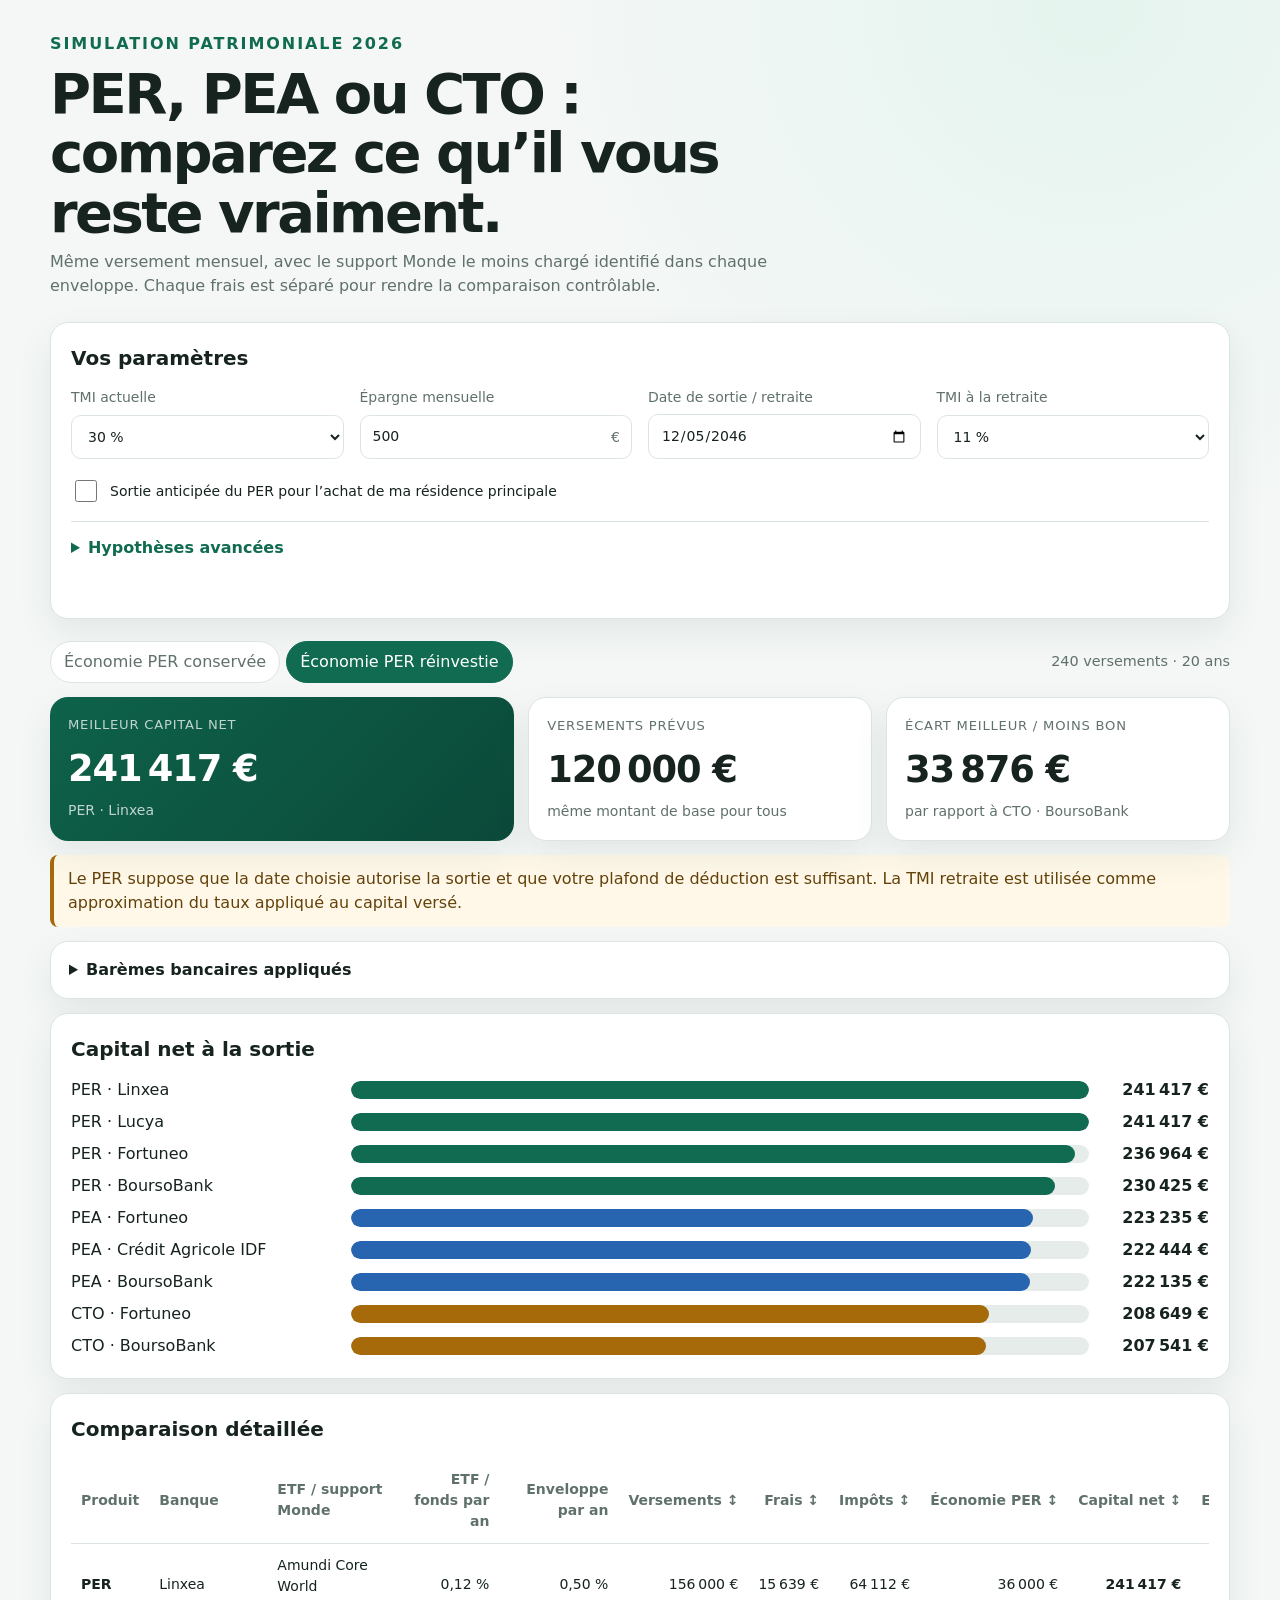
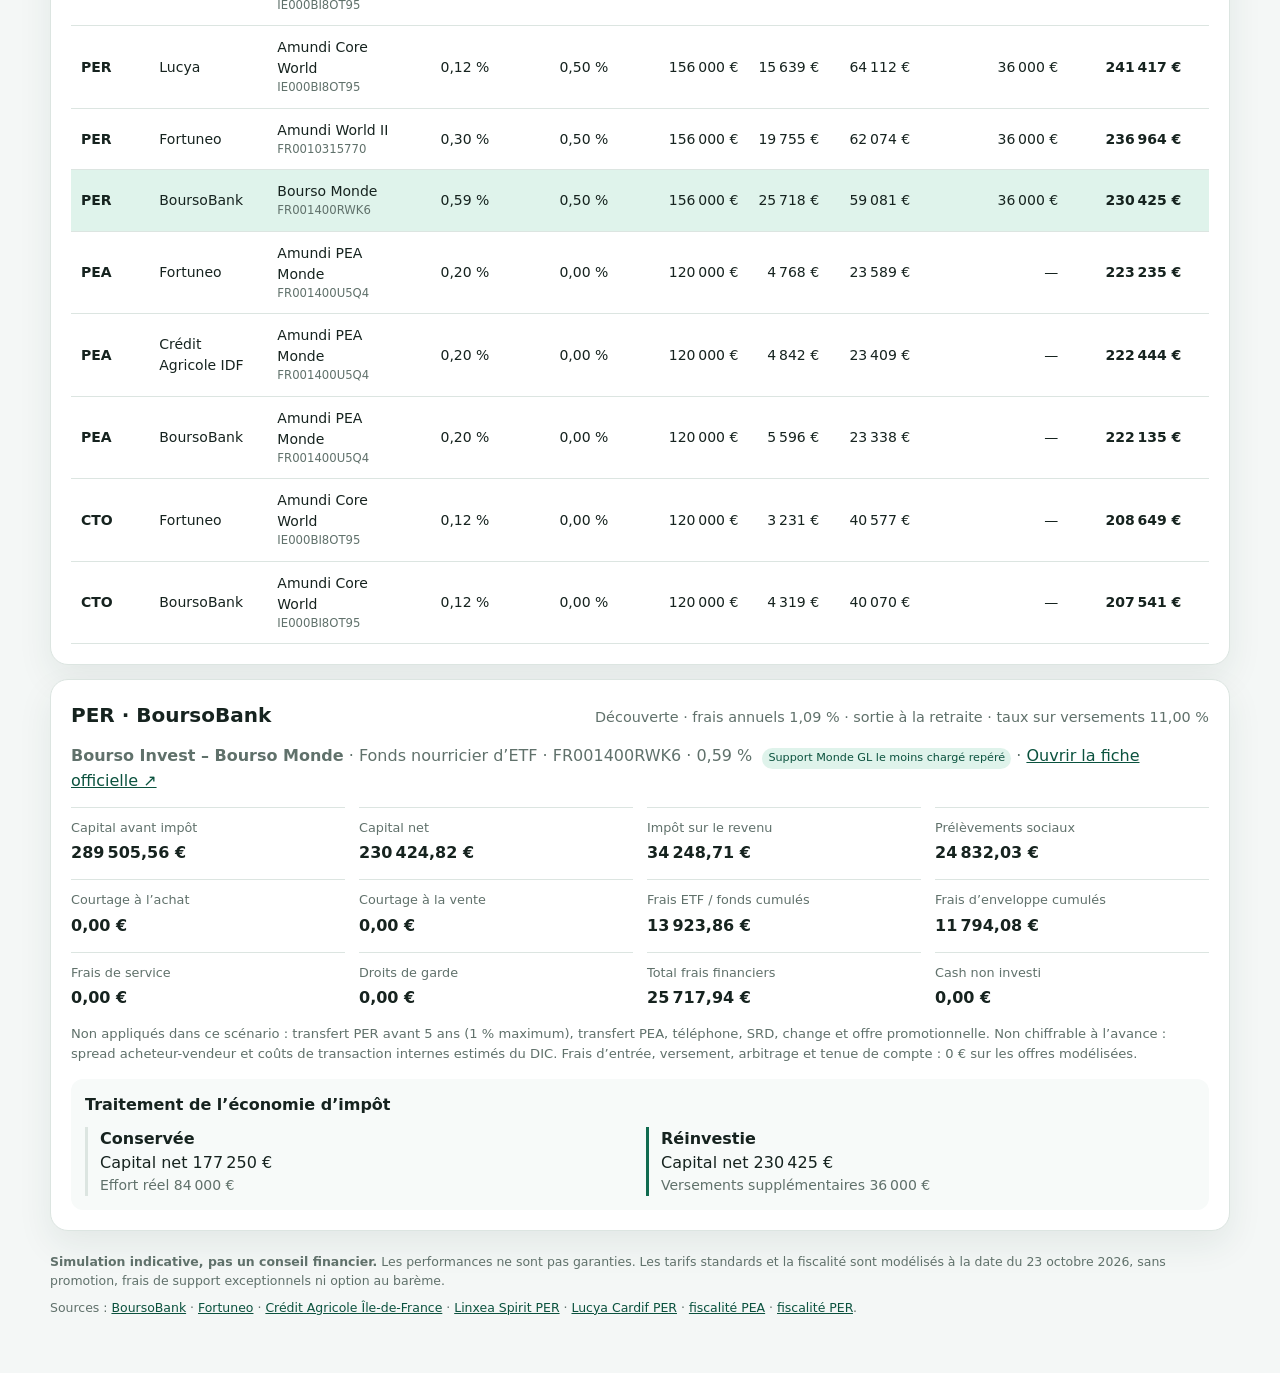
==== index.html @ ed49c0a7 "Ajoute la sortie anticipée du PER pour résidence principale" ====
<!doctype html>
<html lang="fr">
<head>
  <meta charset="utf-8">
  <meta name="viewport" content="width=device-width, initial-scale=1">
  <title>Comparateur PER, PEA et CTO</title>
  <meta name="description" content="Simulation comparative PER, PEA et CTO chez BoursoBank, Fortuneo et Crédit Agricole Île-de-France.">
  <link rel="icon" href="data:,">
  <style>
    :root {
      color-scheme: light;
      --bg: #f4f7f6;
      --surface: #ffffff;
      --surface-soft: #f7faf9;
      --text: #16231f;
      --muted: #60716b;
      --line: #dce5e1;
      --brand: #106b50;
      --brand-dark: #0b523e;
      --brand-soft: #dff3eb;
      --blue: #2865b0;
      --gold: #a66a0a;
      --danger: #a43636;
      --shadow: 0 14px 35px rgba(25, 62, 50, .08);
      --radius: 18px;
    }

    * { box-sizing: border-box; }
    [hidden] { display: none !important; }
    html { scroll-behavior: smooth; }
    body {
      margin: 0;
      background: radial-gradient(circle at 85% 0%, #e5f4ee 0, transparent 34rem), var(--bg);
      color: var(--text);
      font: 400 16px/1.5 system-ui, -apple-system, BlinkMacSystemFont, "Segoe UI", sans-serif;
    }

    button, input, select { font: inherit; }
    button, input, summary, select { touch-action: manipulation; }
    button, summary, select { cursor: pointer; }
    button:focus-visible, input:focus-visible, summary:focus-visible, select:focus-visible {
      outline: 3px solid rgba(40, 101, 176, .3);
      outline-offset: 2px;
    }

    .shell { width: min(1180px, calc(100% - 28px)); margin: 0 auto; padding: 32px 0 48px; }
    header { display: grid; gap: 8px; margin-bottom: 24px; }
    h1, h2, h3, p { margin-top: 0; }
    h1 { max-width: 760px; margin-bottom: 0; font-size: clamp(2rem, 5vw, 3.5rem); line-height: 1.06; letter-spacing: -.045em; }
    h2 { margin-bottom: 14px; font-size: 1.25rem; }
    h3 { margin-bottom: 10px; font-size: 1rem; }
    .eyebrow { color: var(--brand); font-weight: 700; letter-spacing: .12em; text-transform: uppercase; }
    .lede { max-width: 760px; margin-bottom: 0; color: var(--muted); }
    .card { background: var(--surface); border: 1px solid var(--line); border-radius: var(--radius); box-shadow: var(--shadow); }

    .controls { padding: 20px; }
    .control-grid { display: grid; grid-template-columns: repeat(4, minmax(150px, 1fr)); gap: 16px; }
    label { display: grid; gap: 6px; color: var(--muted); font-size: .875rem; }
    .control-label { display: flex; justify-content: space-between; gap: 8px; }
    input, select {
      width: 100%; min-height: 44px; padding: 10px 12px;
      border: 1px solid var(--line); border-radius: 10px; background: var(--surface); color: var(--text);
    }
    input:invalid { border-color: var(--danger); }
    .check-option { display: flex; align-items: center; gap: 10px; margin-top: 18px; color: var(--text); cursor: pointer; }
    .check-option input { width: 22px; height: 22px; min-height: 22px; padding: 0; flex-shrink: 0; accent-color: var(--brand); }
    .control-help { margin: 8px 0 0; color: var(--muted); font-size: .82rem; }
    .control-help a { color: var(--brand-dark); }
    .input-wrap { position: relative; }
    .input-wrap input { padding-right: 34px; }
    .input-wrap span { position: absolute; top: 50%; right: 12px; translate: 0 -50%; color: var(--muted); pointer-events: none; }
    details { margin-top: 16px; border-top: 1px solid var(--line); padding-top: 14px; }
    summary { width: fit-content; color: var(--brand); font-weight: 650; }
    .advanced { display: grid; grid-template-columns: repeat(2, minmax(180px, 260px)); gap: 16px; margin-top: 14px; }
    .status { min-height: 24px; margin: 14px 0 0; color: var(--danger); font-size: .875rem; }

    .toolbar { display: flex; align-items: center; justify-content: space-between; flex-wrap: wrap; gap: 14px; margin: 22px 0 14px; }
    .segmented { display: flex; flex-wrap: wrap; gap: 6px; }
    .segmented button {
      border: 1px solid var(--line); border-radius: 999px; background: var(--surface); color: var(--muted); padding: 8px 13px;
    }
    .segmented button[aria-pressed="true"] { border-color: var(--brand); background: var(--brand); color: white; }
    .horizon { color: var(--muted); font-size: .9rem; font-variant-numeric: tabular-nums; }

    .summary-grid { display: grid; grid-template-columns: 1.35fr repeat(2, 1fr); gap: 14px; margin-bottom: 14px; }
    .summary-card { min-height: 126px; padding: 18px; }
    .best { background: linear-gradient(135deg, #0e624a, #0b4939); border: 0; color: white; }
    .summary-label { margin: 0 0 6px; color: var(--muted); font-size: .82rem; text-transform: uppercase; letter-spacing: .06em; }
    .best .summary-label, .best .summary-meta { color: rgba(255,255,255,.74); }
    .summary-value { margin: 0; font-size: clamp(1.6rem, 4vw, 2.3rem); font-weight: 750; letter-spacing: -.03em; font-variant-numeric: tabular-nums; }
    .summary-meta { margin: 4px 0 0; color: var(--muted); font-size: .875rem; }
    .warning { margin: 14px 0; padding: 12px 14px; border-left: 4px solid var(--gold); background: #fff8e9; color: #63420a; border-radius: 8px; }
    .tariffs { margin: 14px 0; padding: 16px 18px; }
    .tariffs summary { color: var(--text); }
    .tariffs p { margin: 10px 0 0; color: var(--muted); font-size: .82rem; }

    .chart-section, .table-section, .detail { padding: 20px; margin-top: 14px; }
    .chart { display: grid; gap: 8px; }
    .bar-row { display: grid; grid-template-columns: minmax(148px, 1.1fr) minmax(180px, 3fr) 110px; gap: 10px; align-items: center; }
    .bar-label { border: 0; padding: 0; background: transparent; color: var(--text); text-align: left; }
    .bar-label:hover { color: var(--brand); }
    .track { position: relative; height: 18px; overflow: hidden; background: #e6ece9; border-radius: 999px; }
    .bar { height: 100%; min-width: 2px; border-radius: inherit; transition: width .28s ease; }
    .bar[data-product="PER"] { background: var(--brand); }
    .bar[data-product="PEA"] { background: var(--blue); }
    .bar[data-product="CTO"] { background: var(--gold); }
    .bar-value { text-align: right; font-variant-numeric: tabular-nums; font-weight: 650; }

    .table-wrap { overflow-x: auto; }
    table { width: 100%; min-width: 1340px; border-collapse: collapse; }
    th, td { padding: 11px 10px; border-bottom: 1px solid var(--line); text-align: right; font-size: .875rem; font-variant-numeric: tabular-nums; }
    th { color: var(--muted); font-weight: 650; }
    th:first-child, th:nth-child(2), th:nth-child(3), td:first-child, td:nth-child(2), td:nth-child(3) { text-align: left; }
    .sort-btn { border: 0; background: transparent; color: inherit; font-weight: inherit; padding: 0; white-space: nowrap; }
    .selected-row { background: var(--brand-soft); }
    tbody tr { cursor: pointer; }
    tbody tr:hover { background: var(--surface-soft); }
    .selected-row:hover { background: var(--brand-soft); }
    .badge { display: inline-flex; margin-left: 5px; padding: 2px 6px; border-radius: 999px; background: #fff0cc; color: #704800; font-size: .7rem; }
    .badge.ok { background: var(--brand-soft); color: var(--brand-dark); }
    .fund-cell { max-width: 190px; }
    .fund-cell small { display: block; color: var(--muted); }
    .fund-line { margin: 0 0 14px; color: var(--muted); }
    .fund-line a { color: var(--brand-dark); }
    .fee-note { margin: 14px 0 0; color: var(--muted); font-size: .82rem; }

    .detail-head { display: flex; justify-content: space-between; gap: 12px; align-items: baseline; flex-wrap: wrap; }
    .detail-grid { display: grid; grid-template-columns: repeat(4, minmax(120px, 1fr)); gap: 14px; margin-top: 8px; }
    .metric { padding-top: 10px; border-top: 1px solid var(--line); }
    .metric span { display: block; color: var(--muted); font-size: .8rem; }
    .metric strong { display: block; margin-top: 4px; font-variant-numeric: tabular-nums; }
    .per-comparison { margin-top: 16px; padding: 14px; background: var(--surface-soft); border-radius: 12px; }
    .per-comparison-grid { display: grid; grid-template-columns: repeat(2, 1fr); gap: 12px; }
    .scenario { padding-left: 12px; border-left: 3px solid var(--line); }
    .scenario.active { border-color: var(--brand); }
    .scenario p { margin: 0; }

    footer { margin-top: 22px; color: var(--muted); font-size: .78rem; }
    footer p { margin-bottom: 8px; }
    footer a { color: var(--brand-dark); }

    @media (max-width: 840px) {
      .control-grid { grid-template-columns: repeat(2, minmax(140px, 1fr)); }
      .summary-grid { grid-template-columns: 1fr 1fr; }
      .best { grid-column: 1 / -1; }
      .detail-grid { grid-template-columns: repeat(2, minmax(120px, 1fr)); }
    }
    @media (max-width: 560px) {
      .shell { width: min(100% - 18px, 1180px); padding-top: 18px; }
      .controls, .chart-section, .table-section, .detail { padding: 15px; }
      .control-grid, .advanced, .summary-grid, .per-comparison-grid { grid-template-columns: 1fr; }
      .bar-row { grid-template-columns: 1fr 88px; gap: 5px 8px; }
      .track { grid-column: 1 / -1; grid-row: 2; }
      .bar-value { grid-column: 2; grid-row: 1; }
    }
    @media (prefers-reduced-motion: reduce) { * { scroll-behavior: auto !important; transition: none !important; } }
  </style>
</head>
<body>
  <main class="shell">
    <header>
      <div class="eyebrow">Simulation patrimoniale 2026</div>
      <h1>PER, PEA ou CTO&nbsp;: comparez ce qu’il vous reste vraiment.</h1>
      <p class="lede">Même versement mensuel, avec le support Monde le moins chargé identifié dans chaque enveloppe. Chaque frais est séparé pour rendre la comparaison contrôlable.</p>
    </header>

    <section class="controls card" aria-labelledby="params-title">
      <h2 id="params-title">Vos paramètres</h2>
      <div class="control-grid">
        <label>
          <span>TMI actuelle</span>
          <select id="tmi-now">
            <option value="0">0 %</option><option value="11">11 %</option><option value="30" selected>30 %</option><option value="41">41 %</option><option value="45">45 %</option>
          </select>
        </label>
        <label>
          <span>Épargne mensuelle</span>
          <span class="input-wrap"><input id="monthly" type="number" min="10" max="100000" step="10" value="500" inputmode="decimal"><span>€</span></span>
        </label>
        <label>
          <span id="exit-date-label">Date de sortie / retraite</span>
          <input id="exit-date" type="date">
        </label>
        <label id="retirement-tax-field">
          <span>TMI à la retraite</span>
          <select id="tmi-retire">
            <option value="0">0 %</option><option value="11" selected>11 %</option><option value="30">30 %</option><option value="41">41 %</option><option value="45">45 %</option>
          </select>
        </label>
        <label id="rp-tax-field" hidden>
          <span>TMI lors de l’achat de la RP</span>
          <select id="tmi-rp">
            <option value="0">0 %</option><option value="11">11 %</option><option value="30" selected>30 %</option><option value="41">41 %</option><option value="45">45 %</option>
          </select>
        </label>
      </div>
      <label class="check-option"><input id="per-rp" type="checkbox" aria-describedby="rp-help"><span>Sortie anticipée du PER pour l’achat de ma résidence principale</span></label>
      <p id="rp-help" class="control-help" hidden>Déblocage total des versements volontaires à la date choisie. Les droits issus de versements obligatoires ne peuvent pas être débloqués pour ce motif. <a href="https://bofip.impots.gouv.fr/bofip/14911-PGP.html/identifiant=BOI-ANNX-000513-20260810" target="_blank" rel="noreferrer">Fiscalité de la sortie pour achat de la résidence principale ↗</a></p>
      <details>
        <summary>Hypothèses avancées</summary>
        <div class="advanced">
          <label><span class="control-label"><span>Rendement brut annuel</span><strong id="return-output">7,00 %</strong></span><input id="gross-return" type="range" min="-10" max="15" step="0.25" value="7"></label>
          <label><span class="control-label"><span>Majoration de sécurité des frais</span><strong id="etf-output">+ 0,00 %</strong></span><input id="etf-fee" type="range" min="0" max="0.5" step="0.05" value="0"></label>
        </div>
      </details>
      <p id="status" class="status" role="alert"></p>
    </section>

    <div class="toolbar">
      <div class="segmented" role="group" aria-label="Traitement de l’économie d’impôt du PER">
        <button type="button" data-tax-mode="keep" aria-pressed="false">Économie PER conservée</button>
        <button type="button" data-tax-mode="reinvest" aria-pressed="true">Économie PER réinvestie</button>
      </div>
      <div id="horizon" class="horizon"></div>
    </div>

    <section class="summary-grid" aria-live="polite">
      <article class="summary-card card best">
        <p class="summary-label">Meilleur capital net</p>
        <p class="summary-value" id="best-value">—</p>
        <p class="summary-meta" id="best-name">—</p>
      </article>
      <article class="summary-card card">
        <p class="summary-label">Versements prévus</p>
        <p class="summary-value" id="planned">—</p>
        <p class="summary-meta">même montant de base pour tous</p>
      </article>
      <article class="summary-card card">
        <p class="summary-label">Écart meilleur / moins bon</p>
        <p class="summary-value" id="spread">—</p>
        <p class="summary-meta" id="spread-meta">—</p>
      </article>
    </section>

    <div id="per-warning" class="warning" role="note" aria-live="polite">Le PER suppose que la date choisie autorise la sortie et que votre plafond de déduction est suffisant. La TMI retraite est utilisée comme approximation du taux appliqué au capital versé.</div>

    <details class="tariffs card">
      <summary>Barèmes bancaires appliqués</summary>
      <p><strong>BoursoBank Découverte</strong> — CTO&nbsp;: 1,99&nbsp;€ jusqu’à 500&nbsp;€, puis 0,60&nbsp;% par ordre; PEA plafonné à 0,50&nbsp;% par ordre; achat minimum modélisé à 20&nbsp;€ en CTO et 100&nbsp;€ en PEA; droits de garde et inactivité 0&nbsp;€. PER Matla&nbsp;: frais d’entrée, versement, arbitrage et sortie en capital 0&nbsp;€, gestion 0,50&nbsp;%/an.</p>
      <p><strong>Fortuneo Starter</strong> — premier achat mensuel jusqu’à 500&nbsp;€ gratuit, sinon 0,35&nbsp;%; achat minimum PEA de 400&nbsp;€; garde et tenue de compte 0&nbsp;€. PER&nbsp;: entrée, versement, arbitrage et rachat 0&nbsp;€, gestion 0,50&nbsp;%/an, transaction ETF 0,10&nbsp;% à l’achat et à la vente, transfert sortant avant 5 ans jusqu’à 1&nbsp;%.</p>
      <p><strong>Crédit Agricole Île-de-France Offre Bourse Intégral — PEA uniquement</strong> — droits de garde exonérés; service gratuit à partir de 12 ordres/an, sinon 96&nbsp;€; courtage&nbsp;: 0,48&nbsp;% jusqu’à 500&nbsp;€, 0,18&nbsp;% jusqu’à 1&nbsp;000&nbsp;€, puis 0,12&nbsp;%. Les éventuels frais de marché ne sont pas publiés à l’avance.</p>
      <p><strong>Linxea Spirit PER</strong> — gestion libre 0,50&nbsp;%/an sur UC; investissement et désinvestissement d’ETF 0,10&nbsp;% chacun; versement, arbitrage et sortie en capital 0&nbsp;€; transfert avant 5 ans jusqu’à 1&nbsp;%.</p>
      <p><strong>Lucya Cardif PER</strong> — gestion libre 0,50&nbsp;%/an sur UC; investissement et désinvestissement d’ETF jusqu’à 0,10&nbsp;% chacun; versement et arbitrage 0&nbsp;€; transfert avant 5 ans jusqu’à 1&nbsp;%.</p>
    </details>

    <section class="chart-section card" aria-labelledby="chart-title">
      <h2 id="chart-title">Capital net à la sortie</h2>
      <div id="chart" class="chart" aria-label="Graphique comparatif des solutions étudiées"></div>
    </section>

    <section class="table-section card" aria-labelledby="table-title">
      <h2 id="table-title">Comparaison détaillée</h2>
      <div class="table-wrap">
        <table>
          <thead><tr>
            <th>Produit</th><th>Banque</th><th>ETF / support Monde</th><th>ETF / fonds par an</th><th>Enveloppe par an</th>
            <th><button class="sort-btn" data-sort="contributions">Versements ↕</button></th>
            <th><button class="sort-btn" data-sort="fees">Frais ↕</button></th>
            <th><button class="sort-btn" data-sort="tax">Impôts ↕</button></th>
            <th><button class="sort-btn" data-sort="taxSaving">Économie PER ↕</button></th>
            <th><button class="sort-btn" data-sort="netCapital">Capital net ↕</button></th>
            <th><button class="sort-btn" data-sort="realEffort">Effort réel ↕</button></th>
            <th><button class="sort-btn" data-sort="netGain">Gain net ↕</button></th>
          </tr></thead>
          <tbody id="results-body"></tbody>
        </table>
      </div>
    </section>

    <section class="detail card" aria-labelledby="detail-title" aria-live="polite">
      <div class="detail-head"><h2 id="detail-title">Décomposition</h2><span id="detail-subtitle" class="horizon"></span></div>
      <p id="detail-fund" class="fund-line"></p>
      <div id="detail-grid" class="detail-grid"></div>
      <p id="conditional-fees" class="fee-note"></p>
      <div id="per-comparison" class="per-comparison" hidden></div>
    </section>

    <footer>
      <p><strong>Simulation indicative, pas un conseil financier.</strong> Les performances ne sont pas garanties. Les tarifs standards et la fiscalité sont modélisés à la date du 23 octobre 2026, sans promotion, frais de support exceptionnels ni option au barème.</p>
      <p>Sources&nbsp;: <a href="https://www.boursobank.com/content/brochure_tarifaire/boursorama_bt.pdf" target="_blank" rel="noreferrer">BoursoBank</a> · <a href="https://www.fortuneo.fr/datas/files/tarifs_fortuneo.pdf" target="_blank" rel="noreferrer">Fortuneo</a> · <a href="https://ca-paris.credit-agricole.fr/tarif/2026/CADIF_tarif2026_PART/conditions_tarifaires_particuliers_caidf_04_2026.pdf" target="_blank" rel="noreferrer">Crédit Agricole Île-de-France</a> · <a href="https://www.linxea.com/per/linxea-spirit-per/" target="_blank" rel="noreferrer">Linxea Spirit PER</a> · <a href="https://www.assurancevie.com/nos-contrats/lucya-cardif-per/" target="_blank" rel="noreferrer">Lucya Cardif PER</a> · <a href="https://www.service-public.fr/particuliers/vosdroits/F22449" target="_blank" rel="noreferrer">fiscalité PEA</a> · <a href="https://www.service-public.fr/particuliers/vosdroits/F36526/0?idFicheParent=F34982" target="_blank" rel="noreferrer">fiscalité PER</a>.</p>
    </footer>
  </main>

  <script>
    (() => {
      'use strict';

      const TAX = Object.freeze({ social: 0.186, incomeCapital: 0.128, pfu: 0.314, peaCap: 150000 });
      const BANKS = Object.freeze({
        bourso: { name: 'BoursoBank', plan: 'Découverte', min: { PER: 50, PEA: 100, CTO: 20 }, wrapper: { PER: .005, PEA: 0, CTO: 0 } },
        fortuneo: { name: 'Fortuneo', plan: 'Starter', min: { PER: 50, PEA: 400, CTO: 0 }, wrapper: { PER: .005, PEA: 0, CTO: 0 } },
        ca: { name: 'Crédit Agricole IDF', plan: 'Offre Bourse Intégral', min: { PEA: 0 }, wrapper: { PEA: 0 } },
        linxea: { name: 'Linxea', plan: 'Spirit PER', min: { PER: 50 }, wrapper: { PER: .005 } },
        lucya: { name: 'Lucya', plan: 'Cardif PER', min: { PER: 50 }, wrapper: { PER: .005 } }
      });
      const ETFS = Object.freeze({
        'PEA-bourso': { name: 'Amundi PEA Monde (MSCI World) Acc', short: 'Amundi PEA Monde', isin: 'FR001400U5Q4', fee: .002, kind: 'ETF MSCI World', status: 'Ex æquo moins cher vérifié', verified: true, source: 'https://www.amundietf.fr/pdfDocuments/monthly-factsheet/FR001400U5Q4/FRA/FRA/RETAIL/ETF' },
        'PEA-fortuneo': { name: 'Amundi PEA Monde (MSCI World) Acc', short: 'Amundi PEA Monde', isin: 'FR001400U5Q4', fee: .002, kind: 'ETF MSCI World', status: 'Ex æquo moins cher vérifié', verified: true, source: 'https://www.amundietf.fr/pdfDocuments/monthly-factsheet/FR001400U5Q4/FRA/FRA/RETAIL/ETF' },
        'PEA-ca': { name: 'Amundi PEA Monde (MSCI World) Acc', short: 'Amundi PEA Monde', isin: 'FR001400U5Q4', fee: .002, kind: 'ETF MSCI World', status: 'Moins cher vérifié, disponibilité à confirmer', verified: false, source: 'https://www.amundietf.fr/pdfDocuments/monthly-factsheet/FR001400U5Q4/FRA/FRA/RETAIL/ETF' },
        'CTO-bourso': { name: 'Amundi Core MSCI World UCITS ETF Acc', short: 'Amundi Core World', isin: 'IE000BI8OT95', fee: .0012, kind: 'ETF MSCI World', status: 'Ex æquo moins cher vérifié', verified: true, source: 'https://www.amundietf.fr/pdfDocuments/monthly-factsheet/IE000BI8OT95/FRA/FRA/RETAIL/ETF' },
        'CTO-fortuneo': { name: 'Amundi Core MSCI World UCITS ETF Acc', short: 'Amundi Core World', isin: 'IE000BI8OT95', fee: .0012, kind: 'ETF MSCI World', status: 'Ex æquo moins cher vérifié', verified: true, source: 'https://www.amundietf.fr/pdfDocuments/monthly-factsheet/IE000BI8OT95/FRA/FRA/RETAIL/ETF' },
        'PER-bourso': { name: 'Bourso Invest – Bourso Monde', short: 'Bourso Monde', isin: 'FR001400RWK6', fee: .0059, kind: 'Fonds nourricier d’ETF', status: 'Support Monde GL le moins chargé repéré', verified: true, source: 'https://www.oradeavie.fr/fileadmin/user_upload/oradeavie/documents_de_performance/1636-MATLA-PERFORMANCE-202603.pdf' },
        'PER-fortuneo': { name: 'Amundi MSCI World Swap II UCITS ETF Dist', short: 'Amundi World II', isin: 'FR0010315770', fee: .003, kind: 'ETF MSCI World', status: 'Moins cher du catalogue PER public vérifié', verified: true, source: 'https://www.amundietf.fr/pdfDocuments/kid-priips/FR0010315770/FRA/FRA' },
        'PER-linxea': { name: 'Amundi Core MSCI World UCITS ETF Acc', short: 'Amundi Core World', isin: 'IE000BI8OT95', fee: .0012, kind: 'ETF MSCI World', status: 'Moins cher du catalogue officiel vérifié', verified: true, source: 'https://www.amundietf.fr/pdfDocuments/monthly-factsheet/IE000BI8OT95/FRA/FRA/RETAIL/ETF' },
        'PER-lucya': { name: 'Amundi Core MSCI World UCITS ETF Acc', short: 'Amundi Core World', isin: 'IE000BI8OT95', fee: .0012, kind: 'ETF MSCI World', status: 'Moins cher du catalogue officiel vérifié', verified: true, source: 'https://app.lucya.com/asv/nos-fonds/opcvm/IE000BI8OT95/0P0001S8XB' }
      });
      const PRODUCTS = ['PER', 'PEA', 'CTO'];
      const VARIANTS = Object.freeze([
        ...['bourso', 'fortuneo'].flatMap(bankKey => PRODUCTS.map(product => ({ bankKey, product }))),
        { bankKey: 'ca', product: 'PEA' },
        { bankKey: 'linxea', product: 'PER' }, { bankKey: 'lucya', product: 'PER' }
      ]);
      const state = { taxMode: 'reinvest', sort: 'netCapital', direction: -1, selected: 'PER-bourso', results: [], altPerResults: {} };
      const $ = id => document.getElementById(id);
      const fmt = new Intl.NumberFormat('fr-FR', { style: 'currency', currency: 'EUR', maximumFractionDigits: 0 });
      const fmtExact = new Intl.NumberFormat('fr-FR', { style: 'currency', currency: 'EUR', minimumFractionDigits: 2, maximumFractionDigits: 2 });
      const fmtPct = new Intl.NumberFormat('fr-FR', { style: 'percent', minimumFractionDigits: 2, maximumFractionDigits: 2 });

      function lastDay(year, month) { return new Date(year, month + 1, 0, 12); }
      function monthlyDates(start, end) {
        const dates = [];
        let y = start.getFullYear(), m = start.getMonth();
        while (true) {
          const d = lastDay(y, m);
          if (d >= start && d <= end) dates.push(d);
          m += 1;
          if (m === 12) { m = 0; y += 1; }
          if (y > end.getFullYear() || (y === end.getFullYear() && m > end.getMonth())) break;
        }
        return dates;
      }

      function brokerage(bankKey, product, amount, side = 'buy') {
        if (amount <= 0) return 0;
        if ((bankKey === 'linxea' || bankKey === 'lucya') && product === 'PER') return amount * .001;
        if (bankKey === 'bourso') {
          if (product === 'PER') return 0;
          const standard = amount <= 500 ? 1.99 : amount * .006;
          return product === 'PEA' ? Math.min(standard, amount * .005) : standard;
        }
        if (bankKey === 'fortuneo') {
          if (product === 'PER') return amount * .001;
          if (side === 'buy' && amount <= 500) return 0;
          return amount * .0035;
        }
        if (product === 'PEA') {
          if (amount <= 500) return amount * .0048;
          if (amount <= 1000) return amount * .0018;
          return amount * .0012;
        }
        return amount <= 1000 ? Math.min(.99, amount) : amount * .0012;
      }

      function applyAnnualServiceFee(result, bankKey, year, orders, isFinal) {
        if (bankKey !== 'ca' || !isFinal || orders >= 12) return;
        const due = 96;
        const fromCash = Math.min(result.cash, due);
        result.cash -= fromCash;
        const fromBalance = Math.min(result.balance, due - fromCash);
        result.balance -= fromBalance;
        result.fees += fromCash + fromBalance;
        result.serviceFees += fromCash + fromBalance;
      }

      function simulate({ bankKey, product, monthly, dates, exit = dates.at(-1), grossAnnual, feeBuffer = 0, tmiNow, tmiRetire, taxMode, perExitMode = 'retirement', tmiHome = tmiNow }) {
        const bank = BANKS[bankKey];
        const etf = ETFS[`${product}-${bankKey}`];
        const monthlyGross = Math.pow(1 + grossAnnual, 1 / 12) - 1;
        const wrapperMonthly = bank.wrapper[product] / 12;
        const etfAnnual = etf.fee + feeBuffer;
        const etfMonthly = etfAnnual / 12;
        const perExitTaxRate = perExitMode === 'home' ? tmiHome : tmiRetire;
        const r = { key: `${product}-${bankKey}`, bankKey, bank: bank.name, plan: bank.plan, product, etf, etfAnnual, wrapperAnnual: bank.wrapper[product], balance: 0, cash: 0, outsideCash: 0, contributions: 0, deductibleContributions: 0, baseContributions: 0, fees: 0, serviceFees: 0, orderFees: 0, buyFees: 0, sellFees: 0, custodyFees: 0, wrapperFees: 0, etfFees: 0, taxSaving: 0, incomeTax: 0, socialTax: 0, tax: 0, netCapital: 0, realEffort: 0, netGain: 0, capReached: false, months: dates.length, ordersByYear: {} };
        let currentYear = dates.length ? dates[0].getFullYear() : new Date().getFullYear();

        dates.forEach((date, index) => {
          if (date.getFullYear() !== currentYear) {
            applyAnnualServiceFee(r, bankKey, currentYear, r.ordersByYear[currentYear] || 0, true);
            currentYear = date.getFullYear();
          }
          if (r.balance > 0) {
            r.balance *= 1 + monthlyGross;
            const etfCost = Math.max(0, r.balance * etfMonthly);
            r.balance -= etfCost; r.fees += etfCost; r.etfFees += etfCost;
            const wrapperCost = Math.max(0, r.balance * wrapperMonthly);
            r.balance -= wrapperCost; r.fees += wrapperCost; r.wrapperFees += wrapperCost;
          }

          r.baseContributions += monthly;
          let deposit = monthly;
          if (product === 'PER') {
            const saving = monthly * tmiNow;
            r.taxSaving += saving;
            if (taxMode === 'reinvest') deposit += saving;
          }
          if (product === 'PEA') {
            const available = Math.max(0, TAX.peaCap - r.contributions);
            if (deposit > available) { r.outsideCash += deposit - available; deposit = available; r.capReached = true; }
          }
          r.cash += deposit;
          const minOrder = bank.min[product];
          if (r.cash >= minOrder && r.cash > 0) {
            const grossOrder = r.cash;
            const fee = brokerage(bankKey, product, grossOrder, 'buy');
            const netOrder = Math.max(0, grossOrder - fee);
            if (netOrder > 0) {
              r.balance += netOrder; r.cash = 0; r.contributions += grossOrder; r.fees += fee; r.orderFees += fee;
              r.buyFees += fee;
              if (product === 'PER') r.deductibleContributions += grossOrder;
              r.ordersByYear[date.getFullYear()] = (r.ordersByYear[date.getFullYear()] || 0) + 1;
            }
          }
        });

        if (r.balance > 0) {
          const saleFee = brokerage(bankKey, product, r.balance, 'sell');
          r.balance = Math.max(0, r.balance - saleFee); r.fees += saleFee; r.orderFees += saleFee;
          r.sellFees += saleFee;
          r.ordersByYear[currentYear] = (r.ordersByYear[currentYear] || 0) + 1;
        }
        applyAnnualServiceFee(r, bankKey, currentYear, r.ordersByYear[currentYear] || 0, true);
        const basis = product === 'PER' ? r.deductibleContributions : r.contributions;
        const gains = Math.max(0, r.balance - basis);
        if (product === 'CTO') { r.incomeTax = gains * TAX.incomeCapital; r.socialTax = gains * TAX.social; }
        if (product === 'PEA') {
          const fifthAnniversary = new Date(dates[0]);
          fifthAnniversary.setFullYear(fifthAnniversary.getFullYear() + 5);
          r.incomeTax = exit >= fifthAnniversary ? 0 : gains * TAX.incomeCapital;
          r.socialTax = gains * TAX.social;
        }
        if (product === 'PER') {
          r.perExitMode = perExitMode;
          r.perExitTaxRate = perExitTaxRate;
          r.incomeTax = r.deductibleContributions * perExitTaxRate + gains * TAX.incomeCapital;
          r.socialTax = gains * TAX.social;
        }
        r.incomeTax = Math.min(r.balance, r.incomeTax);
        r.socialTax = Math.min(Math.max(0, r.balance - r.incomeTax), r.socialTax);
        r.tax = r.incomeTax + r.socialTax;
        r.netCapital = Math.max(0, r.balance - r.tax) + r.cash + r.outsideCash;
        r.realEffort = product === 'PER' && taxMode === 'keep' ? r.baseContributions - r.taxSaving : r.baseContributions;
        r.netGain = r.netCapital - r.realEffort;
        r.gainsBeforeTax = Math.max(0, r.balance - basis);
        return r;
      }

      function readInputs() {
        const homePurchase = $('per-rp').checked;
        $('retirement-tax-field').hidden = homePurchase;
        $('rp-tax-field').hidden = !homePurchase;
        $('rp-help').hidden = !homePurchase;
        $('exit-date-label').textContent = homePurchase ? 'Date d’achat de la résidence principale' : 'Date de sortie / retraite';
        $('per-warning').textContent = homePurchase
          ? 'Achat de la résidence principale : les versements déduits sont imposés au taux de sortie retenu, sans abattement de 10 %, et les gains au PFU. La TMI est utilisée comme taux effectif simplifié : les changements de tranche liés au retrait ne sont pas calculés. Le plafond de déduction est supposé suffisant.'
          : 'Le PER suppose que la date choisie autorise la sortie et que votre plafond de déduction est suffisant. La TMI retraite est utilisée comme approximation du taux appliqué au capital versé.';
        const exit = new Date(`${$('exit-date').value}T12:00:00`);
        const monthly = Number($('monthly').value);
        const grossAnnual = Number($('gross-return').value) / 100;
        const feeBuffer = Number($('etf-fee').value) / 100;
        const now = new Date();
        $('return-output').textContent = fmtPct.format(grossAnnual);
        $('etf-output').textContent = `+ ${fmtPct.format(feeBuffer)}`;
        if (!Number.isFinite(monthly) || monthly < 10) return { error: 'Indiquez une épargne mensuelle d’au moins 10 €.' };
        if (!Number.isFinite(exit.getTime()) || exit <= now) return { error: 'Choisissez une date de sortie future.' };
        return { now, exit, monthly, grossAnnual, feeBuffer, tmiNow: Number($('tmi-now').value) / 100, tmiRetire: Number($('tmi-retire').value) / 100, perExitMode: homePurchase ? 'home' : 'retirement', tmiHome: Number($('tmi-rp').value) / 100, dates: monthlyDates(now, exit) };
      }

      function calculate() {
        const p = readInputs();
        if (p.error || !p.dates.length) {
          $('status').textContent = p.error || 'La date doit permettre au moins un versement en fin de mois.';
          state.results = []; render(); return;
        }
        $('status').textContent = '';
        state.results = [];
        state.altPerResults = {};
        VARIANTS.forEach(({ bankKey, product }) => {
          state.results.push(simulate({ ...p, bankKey, product, taxMode: state.taxMode }));
          if (product === 'PER') state.altPerResults[bankKey] = simulate({ ...p, bankKey, product, taxMode: state.taxMode === 'keep' ? 'reinvest' : 'keep' });
        });
        const years = p.dates.length / 12;
        $('horizon').textContent = `${p.dates.length} versements · ${years.toLocaleString('fr-FR', { maximumFractionDigits: 1 })} ans`;
        $('planned').textContent = fmt.format(p.monthly * p.dates.length);
        render();
      }

      function sortedResults() { return [...state.results].sort((a, b) => state.direction * (a[state.sort] - b[state.sort])); }
      function render() {
        const rows = sortedResults();
        if (!rows.length) {
          $('best-value').textContent = $('planned').textContent = $('spread').textContent = '—';
          $('best-name').textContent = $('spread-meta').textContent = '—';
          $('chart').replaceChildren(); $('results-body').replaceChildren(); $('detail-grid').replaceChildren(); return;
        }
        const byCapital = [...state.results].sort((a,b) => b.netCapital - a.netCapital);
        const best = byCapital[0], worst = byCapital.at(-1);
        $('best-value').textContent = fmt.format(best.netCapital);
        $('best-name').textContent = `${best.product} · ${best.bank}`;
        $('spread').textContent = fmt.format(best.netCapital - worst.netCapital);
        $('spread-meta').textContent = `par rapport à ${worst.product} · ${worst.bank}`;

        const max = Math.max(...state.results.map(r => r.netCapital), 1);
        $('chart').innerHTML = byCapital.map(r => `<div class="bar-row"><button type="button" class="bar-label" data-select="${r.key}">${r.product} · ${r.bank}</button><div class="track" aria-hidden="true"><div class="bar" data-product="${r.product}" style="width:${(r.netCapital/max*100).toFixed(2)}%"></div></div><div class="bar-value">${fmt.format(r.netCapital)}</div></div>`).join('');

        $('results-body').innerHTML = rows.map(r => `<tr data-select="${r.key}" tabindex="0" class="${r.key === state.selected ? 'selected-row' : ''}" aria-selected="${r.key === state.selected}"><td><strong>${r.product}</strong>${r.capReached ? '<span class="badge">plafond atteint</span>' : ''}</td><td>${r.bank}</td><td class="fund-cell">${r.etf.short}<small>${r.etf.isin}</small></td><td>${fmtPct.format(r.etfAnnual)}</td><td>${fmtPct.format(r.wrapperAnnual)}</td><td>${fmt.format(r.contributions)}</td><td>${fmt.format(r.fees)}</td><td>${fmt.format(r.tax)}</td><td>${r.product === 'PER' ? fmt.format(r.taxSaving) : '—'}</td><td><strong>${fmt.format(r.netCapital)}</strong></td><td>${fmt.format(r.realEffort)}</td><td>${fmt.format(r.netGain)}</td></tr>`).join('');

        const selected = state.results.find(r => r.key === state.selected) || best;
        state.selected = selected.key;
        $('detail-title').textContent = `${selected.product} · ${selected.bank}`;
        const exitDescription = selected.product === 'PER'
          ? ` · ${selected.perExitMode === 'home' ? 'achat de la résidence principale' : 'sortie à la retraite'} · taux sur versements ${fmtPct.format(selected.perExitTaxRate)}` : '';
        $('detail-subtitle').textContent = `${selected.plan} · frais annuels ${fmtPct.format(selected.etfAnnual + selected.wrapperAnnual)}${exitDescription}`;
        $('detail-fund').innerHTML = `<strong>${selected.etf.name}</strong> · ${selected.etf.kind} · ${selected.etf.isin} · ${fmtPct.format(selected.etfAnnual)} <span class="badge ${selected.etf.verified ? 'ok' : ''}">${selected.etf.status}</span> · <a href="${selected.etf.source}" target="_blank" rel="noreferrer">Ouvrir la fiche officielle ↗</a>`;
        const metrics = [
          ['Capital avant impôt', selected.balance + selected.cash + selected.outsideCash], ['Capital net', selected.netCapital], ['Impôt sur le revenu', selected.incomeTax], ['Prélèvements sociaux', selected.socialTax],
          ['Courtage à l’achat', selected.buyFees], ['Courtage à la vente', selected.sellFees], ['Frais ETF / fonds cumulés', selected.etfFees], ['Frais d’enveloppe cumulés', selected.wrapperFees],
          ['Frais de service', selected.serviceFees], ['Droits de garde', selected.custodyFees], ['Total frais financiers', selected.fees], ['Cash non investi', selected.cash + selected.outsideCash]
        ];
        $('detail-grid').innerHTML = metrics.map(([label, value]) => `<div class="metric"><span>${label}</span><strong>${fmtExact.format(value)}</strong></div>`).join('');
        $('conditional-fees').textContent = `Non appliqués dans ce scénario : transfert PER avant 5 ans (1 % maximum), transfert PEA, téléphone, SRD, change et offre promotionnelle. Non chiffrable à l’avance : spread acheteur-vendeur et coûts de transaction internes estimés du DIC. Frais d’entrée, versement, arbitrage et tenue de compte : 0 € sur les offres modélisées.`;
        const pc = $('per-comparison');
        if (selected.product === 'PER') {
          const alt = state.altPerResults[selected.bankKey];
          const keep = state.taxMode === 'keep' ? selected : alt;
          const reinvest = state.taxMode === 'reinvest' ? selected : alt;
          pc.hidden = false;
          pc.innerHTML = `<h3>Traitement de l’économie d’impôt</h3><div class="per-comparison-grid"><div class="scenario ${state.taxMode === 'keep' ? 'active' : ''}"><p><strong>Conservée</strong></p><p>Capital net ${fmt.format(keep.netCapital)}</p><p class="summary-meta">Effort réel ${fmt.format(keep.realEffort)}</p></div><div class="scenario ${state.taxMode === 'reinvest' ? 'active' : ''}"><p><strong>Réinvestie</strong></p><p>Capital net ${fmt.format(reinvest.netCapital)}</p><p class="summary-meta">Versements supplémentaires ${fmt.format(reinvest.taxSaving)}</p></div></div>`;
        } else pc.hidden = true;
      }

      function setDefaultDate() {
        const d = new Date(); d.setFullYear(d.getFullYear() + 20);
        $('exit-date').value = d.toISOString().slice(0, 10);
        $('exit-date').min = new Date(Date.now() + 86400000).toISOString().slice(0, 10);
      }

      function runSelfTests() {
        const d = Array.from({length: 12}, (_, i) => lastDay(2027, i));
        console.assert(brokerage('bourso', 'PEA', 100) === .5, 'Bourso PEA cap');
        console.assert(brokerage('fortuneo', 'PEA', 500) === 0, 'Fortuneo free first monthly order');
        console.assert(Math.abs(brokerage('ca', 'PEA', 600) - 1.08) < 1e-9, 'CA PEA band');
        const base = { bankKey: 'bourso', product: 'CTO', monthly: 500, dates: d, grossAnnual: 0, feeBuffer: -ETFS['CTO-bourso'].fee, tmiNow: .3, tmiRetire: .11, taxMode: 'keep' };
        const cto = simulate(base);
        console.assert(Math.abs(cto.netCapital - (6000 - 12*1.99 - brokerage('bourso','CTO',6000-12*1.99,'sell'))) < .05, 'Zero-return CTO');
        const per = simulate({ ...base, product: 'PER' });
        console.assert(Math.abs(per.tax - per.deductibleContributions * .11) < .05, 'PER contribution tax');
        const homePurchase = simulate({ ...base, product: 'PER', perExitMode: 'home', tmiHome: .3 });
        console.assert(Math.abs(homePurchase.tax - homePurchase.deductibleContributions * .3) < .05, 'PER residence purchase contribution tax');
        const homeSameRate = simulate({ ...base, product: 'PER', perExitMode: 'home', tmiHome: .11 });
        console.assert(Math.abs(homeSameRate.netCapital - per.netCapital) < .01, 'Same PER tax rules at equal exit rates');
        const perZeroTmi = simulate({ ...base, product: 'PER', tmiNow: 0 });
        const perZeroTmiReinvest = simulate({ ...base, product: 'PER', tmiNow: 0, taxMode: 'reinvest' });
        console.assert(Math.abs(perZeroTmi.netCapital - perZeroTmiReinvest.netCapital) < .01, 'TMI zero scenarios');
        const loss = simulate({ ...base, product: 'CTO', grossAnnual: -.1 });
        console.assert(loss.tax === 0, 'No tax on modeled loss');
        const underFive = simulate({ ...base, product: 'PEA', dates: d.slice(0, 59), grossAnnual: .08 });
        const afterFiveDates = Array.from({length: 60}, (_, i) => lastDay(2027 + Math.floor(i/12), i%12));
        const afterFive = simulate({ ...base, product: 'PEA', dates: afterFiveDates, exit: new Date(2032, 1, 1, 12), grossAnnual: .08 });
        console.assert(Math.abs(underFive.tax - underFive.gainsBeforeTax * TAX.pfu) < .01, 'PEA before five years');
        console.assert(Math.abs(afterFive.tax - afterFive.gainsBeforeTax * TAX.social) < .01, 'PEA after five years');
        const idealCto = simulate({ ...base, dates: d.slice(0, 1), monthly: 500, tmiNow: 0 });
        const idealPea = simulate({ ...base, product: 'PEA', dates: d.slice(0, 1), monthly: 500, tmiNow: 0, feeBuffer: -ETFS['PEA-bourso'].fee });
        console.assert(Math.abs(idealCto.netCapital - idealPea.netCapital) < .01, 'Equal result without annual fee or tax');
        const capped = simulate({ ...base, product: 'PEA', dates: Array.from({length: 200}, (_, i) => lastDay(2027 + Math.floor(i/12), i%12)), monthly: 1000 });
        console.assert(capped.capReached && capped.contributions <= TAX.peaCap, 'PEA cap');
        const long = Array.from({length: 480}, (_, i) => lastDay(2027 + Math.floor(i/12), i%12));
        console.assert(Number.isFinite(simulate({ ...base, dates: long, grossAnnual: .07 }).netCapital), '40-year stability');
        return true;
      }

      document.querySelectorAll('input, select').forEach(el => el.addEventListener('input', calculate));
      document.querySelectorAll('[data-tax-mode]').forEach(btn => btn.addEventListener('click', () => {
        state.taxMode = btn.dataset.taxMode;
        document.querySelectorAll('[data-tax-mode]').forEach(b => b.setAttribute('aria-pressed', String(b === btn)));
        calculate();
      }));
      document.addEventListener('click', e => {
        const select = e.target.closest('[data-select]');
        if (select) { state.selected = select.dataset.select; render(); }
        const sort = e.target.closest('[data-sort]');
        if (sort) { state.direction = state.sort === sort.dataset.sort ? -state.direction : -1; state.sort = sort.dataset.sort; render(); }
      });
      document.addEventListener('keydown', e => { const row = e.target.closest('tr[data-select]'); if (row && (e.key === 'Enter' || e.key === ' ')) { e.preventDefault(); state.selected = row.dataset.select; render(); } });

      setDefaultDate();
      calculate();
      window.EpargneCalculator = Object.freeze({ TAX, BANKS, ETFS, brokerage, monthlyDates, simulate, runSelfTests });
    })();
  </script>
</body>
</html>
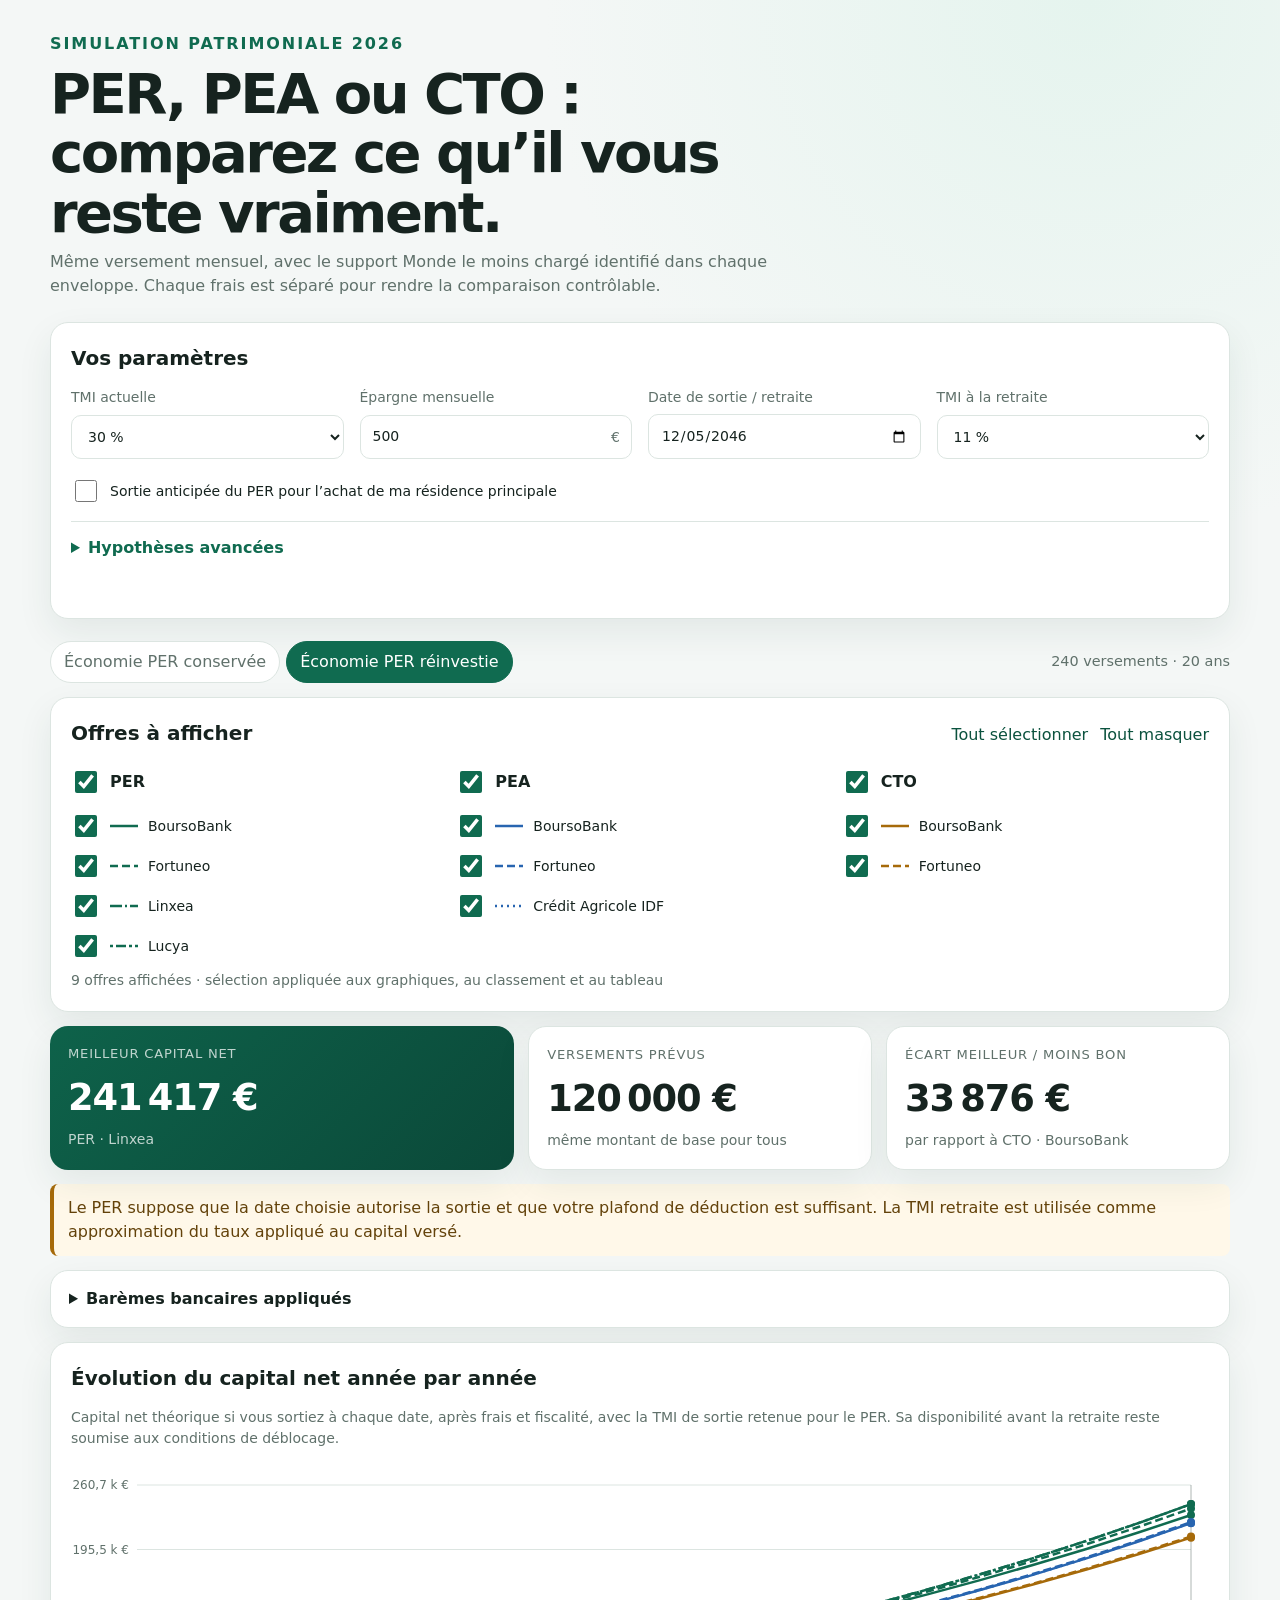
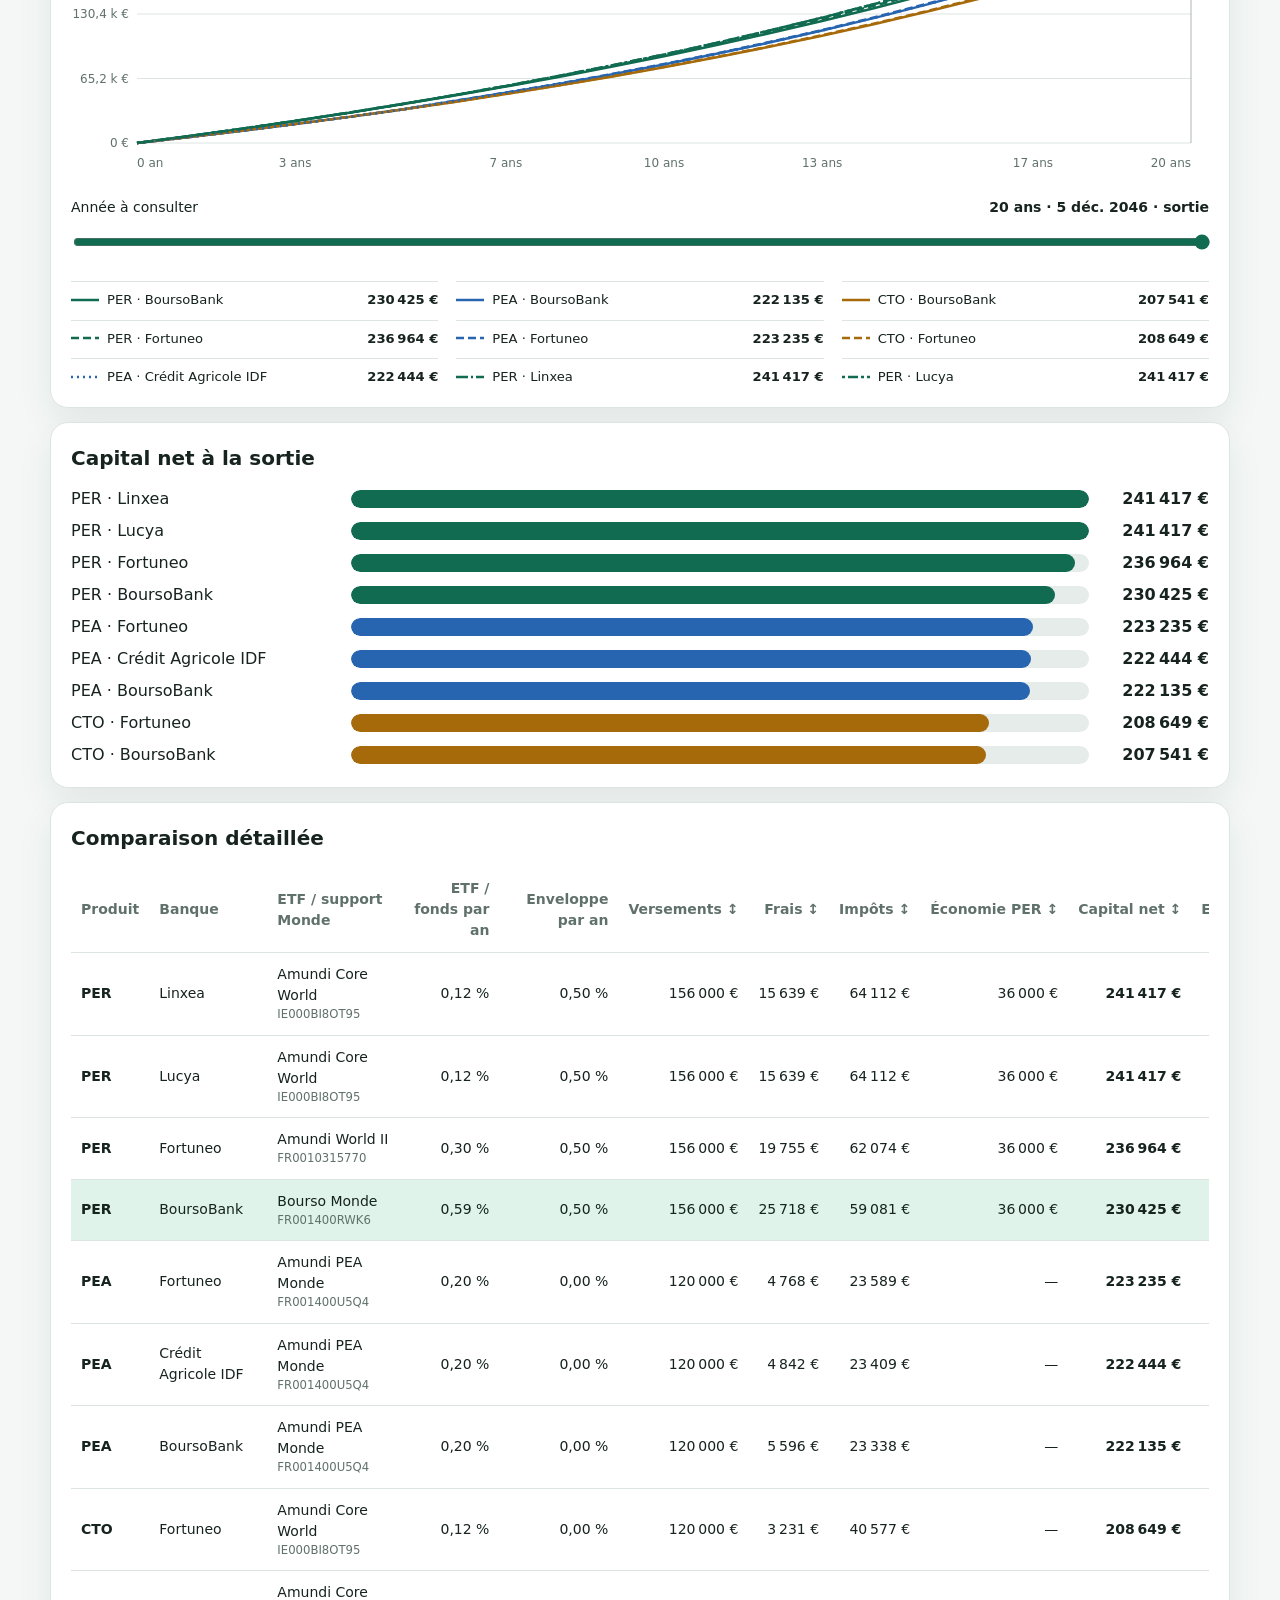
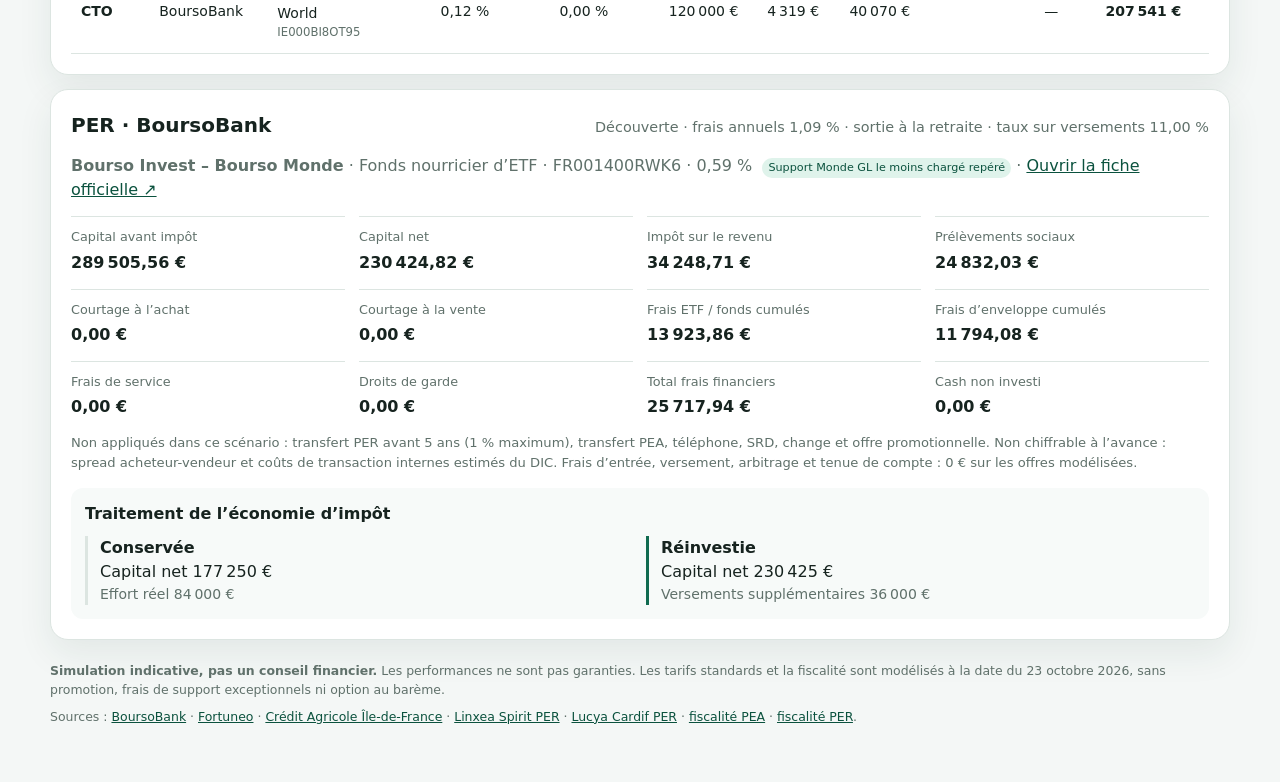
==== commit 42087612: "Ajoute le graphique annuel et la sélection des offres" ====
--- a/index.html
+++ b/index.html
@@ -105,6 +105,25 @@
     .bar[data-product="PEA"] { background: var(--blue); }
     .bar[data-product="CTO"] { background: var(--gold); }
     .bar-value { text-align: right; font-variant-numeric: tabular-nums; font-weight: 650; }
+    .selection { margin: 14px 0; padding: 20px; }
+    .selection-head { display: flex; justify-content: space-between; align-items: baseline; flex-wrap: wrap; gap: 8px; }
+    .selection-actions { display: flex; flex-wrap: wrap; gap: 12px; }
+    .selection-actions button { border: 0; padding: 5px 0; background: transparent; color: var(--brand-dark); }
+    .selection-grid { display: grid; grid-template-columns: repeat(3, minmax(0, 1fr)); gap: 18px; }
+    .selection fieldset { min-width: 0; margin: 0; padding: 0; border: 0; }
+    .selection legend { padding: 0; margin-bottom: 4px; font-weight: 650; }
+    .selection .check-option { margin: 0; min-height: 40px; }
+    .selection legend .check-option { font-size: 1rem; }
+    .line-swatch { width: 28px; height: 10px; flex-shrink: 0; }
+    .history-description, .empty-message { color: var(--muted); font-size: .875rem; }
+    .history-plot { width: 100%; height: 320px; }
+    .history-plot svg { display: block; width: 100%; height: 100%; }
+    .history-inspector { margin-top: 14px; }
+    .history-inspector label { display: flex; flex-wrap: wrap; justify-content: space-between; gap: 8px; color: var(--text); }
+    .history-inspector input { padding: 0; accent-color: var(--brand); }
+    .history-values { display: grid; grid-template-columns: repeat(3, minmax(0, 1fr)); gap: 10px 18px; margin: 10px 0 0; }
+    .history-value { display: flex; flex-wrap: wrap; align-items: center; gap: 5px 8px; padding-top: 8px; border-top: 1px solid var(--line); font-size: .82rem; }
+    .history-value strong { margin-left: auto; font-variant-numeric: tabular-nums; }
 
     .table-wrap { overflow-x: auto; }
     table { width: 100%; min-width: 1340px; border-collapse: collapse; }
@@ -144,6 +163,7 @@
       .summary-grid { grid-template-columns: 1fr 1fr; }
       .best { grid-column: 1 / -1; }
       .detail-grid { grid-template-columns: repeat(2, minmax(120px, 1fr)); }
+      .history-values { grid-template-columns: repeat(2, minmax(0, 1fr)); }
     }
     @media (max-width: 560px) {
       .shell { width: min(100% - 18px, 1180px); padding-top: 18px; }
@@ -152,6 +172,9 @@
       .bar-row { grid-template-columns: 1fr 88px; gap: 5px 8px; }
       .track { grid-column: 1 / -1; grid-row: 2; }
       .bar-value { grid-column: 2; grid-row: 1; }
+      .selection { padding: 15px; }
+      .selection-grid, .history-values { grid-template-columns: 1fr; }
+      .selection .check-option { min-height: 44px; }
     }
     @media (prefers-reduced-motion: reduce) { * { scroll-behavior: auto !important; transition: none !important; } }
   </style>
@@ -214,6 +237,15 @@
       <div id="horizon" class="horizon"></div>
     </div>
 
+    <section class="selection card" aria-labelledby="selection-title">
+      <div class="selection-head">
+        <h2 id="selection-title">Offres à afficher</h2>
+        <div class="selection-actions"><button type="button" data-offer-selection="all">Tout sélectionner</button><button type="button" data-offer-selection="none">Tout masquer</button></div>
+      </div>
+      <div id="offer-filters" class="selection-grid"></div>
+      <p id="selection-count" class="summary-meta" aria-live="polite"></p>
+    </section>
+
     <section class="summary-grid" aria-live="polite">
       <article class="summary-card card best">
         <p class="summary-label">Meilleur capital net</p>
@@ -243,8 +275,21 @@
       <p><strong>Lucya Cardif PER</strong> — gestion libre 0,50&nbsp;%/an sur UC; investissement et désinvestissement d’ETF jusqu’à 0,10&nbsp;% chacun; versement et arbitrage 0&nbsp;€; transfert avant 5 ans jusqu’à 1&nbsp;%.</p>
     </details>
 
+    <section class="chart-section card" aria-labelledby="history-title">
+      <h2 id="history-title">Évolution du capital net année par année</h2>
+      <p class="history-description">Capital net théorique si vous sortiez à chaque date, après frais et fiscalité, avec la TMI de sortie retenue pour le PER. Sa disponibilité avant la retraite reste soumise aux conditions de déblocage.</p>
+      <p id="history-empty" class="empty-message" hidden></p>
+      <div id="history-plot" class="history-plot"></div>
+      <div id="history-inspector" class="history-inspector">
+        <label for="history-year"><span>Année à consulter</span><strong id="history-date"></strong></label>
+        <input id="history-year" type="range" min="0" max="1" step="1" value="1">
+        <div id="history-values" class="history-values" aria-live="polite"></div>
+      </div>
+    </section>
+
     <section class="chart-section card" aria-labelledby="chart-title">
       <h2 id="chart-title">Capital net à la sortie</h2>
+      <p id="comparison-empty" class="empty-message" hidden></p>
       <div id="chart" class="chart" aria-label="Graphique comparatif des solutions étudiées"></div>
     </section>
 
@@ -267,7 +312,7 @@
       </div>
     </section>
 
-    <section class="detail card" aria-labelledby="detail-title" aria-live="polite">
+    <section id="detail-panel" class="detail card" aria-labelledby="detail-title" aria-live="polite">
       <div class="detail-head"><h2 id="detail-title">Décomposition</h2><span id="detail-subtitle" class="horizon"></span></div>
       <p id="detail-fund" class="fund-line"></p>
       <div id="detail-grid" class="detail-grid"></div>
@@ -310,11 +355,93 @@
         { bankKey: 'ca', product: 'PEA' },
         { bankKey: 'linxea', product: 'PER' }, { bankKey: 'lucya', product: 'PER' }
       ]);
-      const state = { taxMode: 'reinvest', sort: 'netCapital', direction: -1, selected: 'PER-bourso', results: [], altPerResults: {} };
+      const state = { taxMode: 'reinvest', sort: 'netCapital', direction: -1, selected: 'PER-bourso', results: [], altPerResults: {}, visible: new Set(VARIANTS.map(v => `${v.product}-${v.bankKey}`)), history: null, historyIndex: null };
       const $ = id => document.getElementById(id);
       const fmt = new Intl.NumberFormat('fr-FR', { style: 'currency', currency: 'EUR', maximumFractionDigits: 0 });
       const fmtExact = new Intl.NumberFormat('fr-FR', { style: 'currency', currency: 'EUR', minimumFractionDigits: 2, maximumFractionDigits: 2 });
       const fmtPct = new Intl.NumberFormat('fr-FR', { style: 'percent', minimumFractionDigits: 2, maximumFractionDigits: 2 });
+      const fmtDate = new Intl.DateTimeFormat('fr-FR', { day: 'numeric', month: 'short', year: 'numeric' });
+      const fmtAxis = new Intl.NumberFormat('fr-FR', { notation: 'compact', maximumFractionDigits: 1 });
+      const seriesColors = { PER: '#106b50', PEA: '#2865b0', CTO: '#a66a0a' };
+      const bankDashes = { bourso: '', fortuneo: '8 4', ca: '2 4', linxea: '12 3 2 3', lucya: '3 3 10 3' };
+
+      function seriesSwatch(product, bankKey) {
+        return `<svg class="line-swatch" viewBox="0 0 28 10" aria-hidden="true"><line x1="0" y1="5" x2="28" y2="5" stroke="${seriesColors[product]}" stroke-width="2.5" stroke-dasharray="${bankDashes[bankKey]}" /></svg>`;
+      }
+
+      function initOfferFilters() {
+        $('offer-filters').innerHTML = PRODUCTS.map(product => `<fieldset><legend><label class="check-option"><input type="checkbox" data-product-filter="${product}" checked><span>${product}</span></label></legend>${VARIANTS.filter(v => v.product === product).map(v => `<label class="check-option"><input type="checkbox" data-offer-filter="${product}-${v.bankKey}" checked aria-label="Afficher ${product} ${BANKS[v.bankKey].name}">${seriesSwatch(product, v.bankKey)}<span>${BANKS[v.bankKey].name}</span></label>`).join('')}</fieldset>`).join('');
+      }
+
+      function syncOfferFilters() {
+        document.querySelectorAll('[data-offer-filter]').forEach(input => { input.checked = state.visible.has(input.dataset.offerFilter); });
+        document.querySelectorAll('[data-product-filter]').forEach(input => {
+          const keys = VARIANTS.filter(v => v.product === input.dataset.productFilter).map(v => `${v.product}-${v.bankKey}`);
+          const count = keys.filter(key => state.visible.has(key)).length;
+          input.checked = count === keys.length;
+          input.indeterminate = count > 0 && count < keys.length;
+        });
+        $('selection-count').textContent = `${state.visible.size} offre${state.visible.size > 1 ? 's' : ''} affichée${state.visible.size > 1 ? 's' : ''} · sélection appliquée aux graphiques, au classement et au tableau`;
+      }
+
+      function annualCheckpoints(start, exit) {
+        const origin = new Date(start.getFullYear(), start.getMonth(), start.getDate(), 12);
+        const anniversary = year => new Date(origin.getFullYear() + year, origin.getMonth(), Math.min(origin.getDate(), lastDay(origin.getFullYear() + year, origin.getMonth()).getDate()), 12);
+        const points = [{ date: origin, years: 0 }];
+        let year = 1;
+        while (anniversary(year) < exit) { points.push({ date: anniversary(year), years: year }); year++; }
+        const previous = anniversary(year - 1), next = anniversary(year);
+        points.push({ date: exit, years: year - 1 + (exit - previous) / (next - previous) });
+        return points;
+      }
+
+      function calculateHistory(p) {
+        const checkpoints = annualCheckpoints(p.now, p.exit);
+        const periods = checkpoints.map(point => p.dates.filter(date => date <= point.date));
+        const series = Object.fromEntries(state.results.map(result => [result.key, checkpoints.map((point, index) => {
+          if (index === 0 || !periods[index].length) return 0;
+          if (index === checkpoints.length - 1) return result.netCapital;
+          return simulate({ ...p, bankKey: result.bankKey, product: result.product, dates: periods[index], exit: point.date, taxMode: state.taxMode }).netCapital;
+        })]));
+        return { checkpoints, series };
+      }
+
+      function renderHistory() {
+        const rows = state.results.filter(r => state.visible.has(r.key));
+        const empty = !state.history || !rows.length;
+        $('history-empty').hidden = !empty;
+        $('history-plot').hidden = empty;
+        $('history-inspector').hidden = empty;
+        if (empty) {
+          $('history-empty').textContent = state.results.length ? 'Sélectionnez au moins une offre à afficher.' : 'Renseignez des paramètres valides pour afficher l’évolution.';
+          $('history-plot').replaceChildren(); $('history-values').replaceChildren(); return;
+        }
+        const { checkpoints, series } = state.history;
+        const index = state.historyIndex;
+        const width = $('history-plot').clientWidth || 300, height = 320;
+        const left = 66, right = width - 18, top = 22, bottom = height - 40;
+        const max = Math.max(1, ...rows.flatMap(r => series[r.key]));
+        const ceiling = max * 1.08;
+        const x = point => left + point.years / checkpoints.at(-1).years * (right - left);
+        const y = value => bottom - value / ceiling * (bottom - top);
+        const tickCount = Math.max(1, Math.min(6, Math.floor((right - left) / 75), checkpoints.length - 1));
+        const ticks = [...new Set(Array.from({length: tickCount + 1}, (_, i) => Math.round(i * (checkpoints.length - 1) / tickCount)))];
+        const grid = Array.from({length: 5}, (_, i) => {
+          const value = ceiling * i / 4, py = y(value);
+          return `<line x1="${left}" y1="${py}" x2="${right}" y2="${py}" stroke="var(--line)" /><text x="${left - 8}" y="${py + 4}" text-anchor="end">${fmtAxis.format(value)} €</text>`;
+        }).join('');
+        const axis = ticks.map(i => `<text x="${x(checkpoints[i])}" y="${bottom + 24}" text-anchor="${i === 0 ? 'start' : i === checkpoints.length - 1 ? 'end' : 'middle'}">${checkpoints[i].years.toLocaleString('fr-FR', {maximumFractionDigits: 1})} ${checkpoints[i].years <= 1 ? 'an' : 'ans'}</text>`).join('');
+        const lines = rows.map(r => `<path data-series-key="${r.key}" d="${series[r.key].map((value, i) => `${i ? 'L' : 'M'}${x(checkpoints[i]).toFixed(2)},${y(value).toFixed(2)}`).join(' ')}" fill="none" stroke="${seriesColors[r.product]}" stroke-width="2.5" stroke-dasharray="${bankDashes[r.bankKey]}"><title>${r.product} · ${r.bank}</title></path>`).join('');
+        const cursor = `<line x1="${x(checkpoints[index])}" y1="${top}" x2="${x(checkpoints[index])}" y2="${bottom}" stroke="var(--muted)" opacity=".5" />`;
+        const dots = rows.map(r => `<circle cx="${x(checkpoints[index])}" cy="${y(series[r.key][index])}" r="4" fill="${seriesColors[r.product]}"><title>${r.product} · ${r.bank} : ${fmt.format(series[r.key][index])}</title></circle>`).join('');
+        $('history-plot').innerHTML = `<svg viewBox="0 0 ${width} ${height}" role="img" aria-labelledby="history-svg-title history-svg-desc" style="font:12px system-ui;fill:var(--muted)"><title id="history-svg-title">Évolution annuelle du capital net en euros</title><desc id="history-svg-desc">${rows.length} offres comparées sur ${checkpoints.at(-1).years.toLocaleString('fr-FR', {maximumFractionDigits: 1})} ans. Le curseur Année à consulter donne les valeurs exactes pour chaque offre.</desc>${grid}${axis}${lines}${cursor}${dots}</svg>`;
+        $('history-year').max = checkpoints.length - 1;
+        $('history-year').value = index;
+        const pointLabel = `${index === 0 ? 'Départ' : `${checkpoints[index].years.toLocaleString('fr-FR', {maximumFractionDigits: 1})} ${checkpoints[index].years <= 1 ? 'an' : 'ans'}`} · ${fmtDate.format(checkpoints[index].date)}${index === checkpoints.length - 1 ? ' · sortie' : ''}`;
+        $('history-date').textContent = pointLabel;
+        $('history-year').setAttribute('aria-valuetext', pointLabel);
+        $('history-values').innerHTML = rows.map(r => `<div class="history-value">${seriesSwatch(r.product, r.bankKey)}<span>${r.product} · ${r.bank}</span><strong>${fmt.format(series[r.key][index])}</strong></div>`).join('');
+      }
 
       function lastDay(year, month) { return new Date(year, month + 1, 0, 12); }
       function monthlyDates(start, end) {
@@ -469,7 +596,7 @@
         const p = readInputs();
         if (p.error || !p.dates.length) {
           $('status').textContent = p.error || 'La date doit permettre au moins un versement en fin de mois.';
-          state.results = []; render(); return;
+          state.results = []; state.history = null; render(); return;
         }
         $('status').textContent = '';
         state.results = [];
@@ -478,34 +605,42 @@
           state.results.push(simulate({ ...p, bankKey, product, taxMode: state.taxMode }));
           if (product === 'PER') state.altPerResults[bankKey] = simulate({ ...p, bankKey, product, taxMode: state.taxMode === 'keep' ? 'reinvest' : 'keep' });
         });
+        const wasAtEnd = !state.history || state.historyIndex === state.history.checkpoints.length - 1;
+        state.history = calculateHistory(p);
+        state.historyIndex = wasAtEnd ? state.history.checkpoints.length - 1 : Math.min(state.historyIndex, state.history.checkpoints.length - 1);
         const years = p.dates.length / 12;
         $('horizon').textContent = `${p.dates.length} versements · ${years.toLocaleString('fr-FR', { maximumFractionDigits: 1 })} ans`;
         $('planned').textContent = fmt.format(p.monthly * p.dates.length);
         render();
       }
 
-      function sortedResults() { return [...state.results].sort((a, b) => state.direction * (a[state.sort] - b[state.sort])); }
+      function sortedResults() { return state.results.filter(r => state.visible.has(r.key)).sort((a, b) => state.direction * (a[state.sort] - b[state.sort])); }
       function render() {
+        syncOfferFilters();
+        renderHistory();
         const rows = sortedResults();
+        $('detail-panel').hidden = !rows.length;
+        $('comparison-empty').hidden = !!rows.length;
         if (!rows.length) {
+          $('comparison-empty').textContent = state.results.length ? 'Sélectionnez au moins une offre à afficher.' : 'Renseignez des paramètres valides pour comparer les offres.';
           $('best-value').textContent = $('planned').textContent = $('spread').textContent = '—';
           $('best-name').textContent = $('spread-meta').textContent = '—';
           $('chart').replaceChildren(); $('results-body').replaceChildren(); $('detail-grid').replaceChildren(); return;
         }
-        const byCapital = [...state.results].sort((a,b) => b.netCapital - a.netCapital);
+        const byCapital = [...rows].sort((a,b) => b.netCapital - a.netCapital);
         const best = byCapital[0], worst = byCapital.at(-1);
+        const selected = rows.find(r => r.key === state.selected) || best;
+        state.selected = selected.key;
         $('best-value').textContent = fmt.format(best.netCapital);
         $('best-name').textContent = `${best.product} · ${best.bank}`;
         $('spread').textContent = fmt.format(best.netCapital - worst.netCapital);
         $('spread-meta').textContent = `par rapport à ${worst.product} · ${worst.bank}`;
 
-        const max = Math.max(...state.results.map(r => r.netCapital), 1);
+        const max = Math.max(...rows.map(r => r.netCapital), 1);
         $('chart').innerHTML = byCapital.map(r => `<div class="bar-row"><button type="button" class="bar-label" data-select="${r.key}">${r.product} · ${r.bank}</button><div class="track" aria-hidden="true"><div class="bar" data-product="${r.product}" style="width:${(r.netCapital/max*100).toFixed(2)}%"></div></div><div class="bar-value">${fmt.format(r.netCapital)}</div></div>`).join('');
 
         $('results-body').innerHTML = rows.map(r => `<tr data-select="${r.key}" tabindex="0" class="${r.key === state.selected ? 'selected-row' : ''}" aria-selected="${r.key === state.selected}"><td><strong>${r.product}</strong>${r.capReached ? '<span class="badge">plafond atteint</span>' : ''}</td><td>${r.bank}</td><td class="fund-cell">${r.etf.short}<small>${r.etf.isin}</small></td><td>${fmtPct.format(r.etfAnnual)}</td><td>${fmtPct.format(r.wrapperAnnual)}</td><td>${fmt.format(r.contributions)}</td><td>${fmt.format(r.fees)}</td><td>${fmt.format(r.tax)}</td><td>${r.product === 'PER' ? fmt.format(r.taxSaving) : '—'}</td><td><strong>${fmt.format(r.netCapital)}</strong></td><td>${fmt.format(r.realEffort)}</td><td>${fmt.format(r.netGain)}</td></tr>`).join('');
 
-        const selected = state.results.find(r => r.key === state.selected) || best;
-        state.selected = selected.key;
         $('detail-title').textContent = `${selected.product} · ${selected.bank}`;
         const exitDescription = selected.product === 'PER'
           ? ` · ${selected.perExitMode === 'home' ? 'achat de la résidence principale' : 'sortie à la retraite'} · taux sur versements ${fmtPct.format(selected.perExitTaxRate)}` : '';
@@ -568,7 +703,19 @@
         return true;
       }
 
-      document.querySelectorAll('input, select').forEach(el => el.addEventListener('input', calculate));
+      document.querySelectorAll('.controls input, .controls select').forEach(el => el.addEventListener('input', calculate));
+      $('offer-filters').addEventListener('change', e => {
+        const input = e.target;
+        const keys = input.dataset.offerFilter ? [input.dataset.offerFilter] : VARIANTS.filter(v => v.product === input.dataset.productFilter).map(v => `${v.product}-${v.bankKey}`);
+        keys.forEach(key => { if (input.checked) state.visible.add(key); else state.visible.delete(key); });
+        render();
+      });
+      document.querySelectorAll('[data-offer-selection]').forEach(button => button.addEventListener('click', () => {
+        state.visible = new Set(button.dataset.offerSelection === 'all' ? VARIANTS.map(v => `${v.product}-${v.bankKey}`) : []);
+        render();
+      }));
+      $('history-year').addEventListener('input', e => { state.historyIndex = Number(e.target.value); renderHistory(); });
+      window.addEventListener('resize', renderHistory);
       document.querySelectorAll('[data-tax-mode]').forEach(btn => btn.addEventListener('click', () => {
         state.taxMode = btn.dataset.taxMode;
         document.querySelectorAll('[data-tax-mode]').forEach(b => b.setAttribute('aria-pressed', String(b === btn)));
@@ -582,9 +729,10 @@
       });
       document.addEventListener('keydown', e => { const row = e.target.closest('tr[data-select]'); if (row && (e.key === 'Enter' || e.key === ' ')) { e.preventDefault(); state.selected = row.dataset.select; render(); } });
 
+      initOfferFilters();
       setDefaultDate();
       calculate();
-      window.EpargneCalculator = Object.freeze({ TAX, BANKS, ETFS, brokerage, monthlyDates, simulate, runSelfTests });
+      window.EpargneCalculator = Object.freeze({ TAX, BANKS, ETFS, brokerage, monthlyDates, simulate, annualCheckpoints, runSelfTests });
     })();
   </script>
 </body>
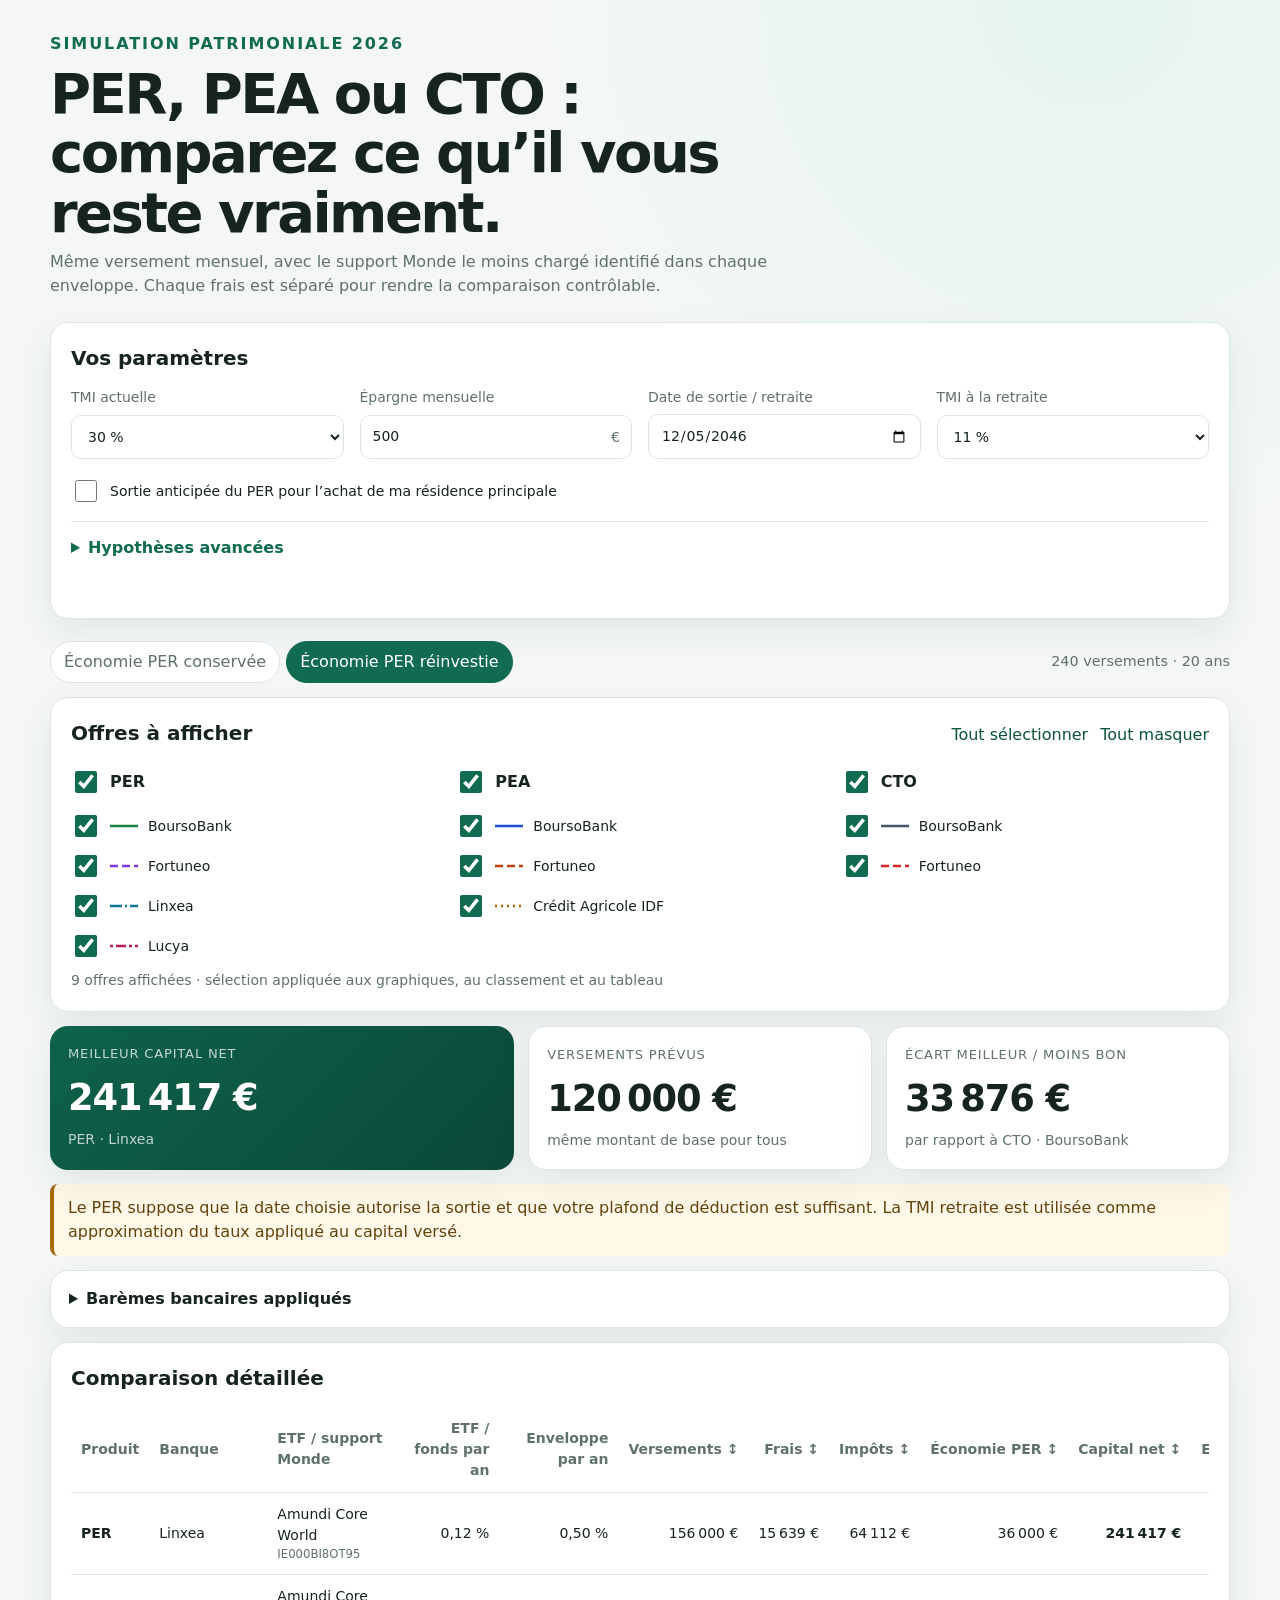
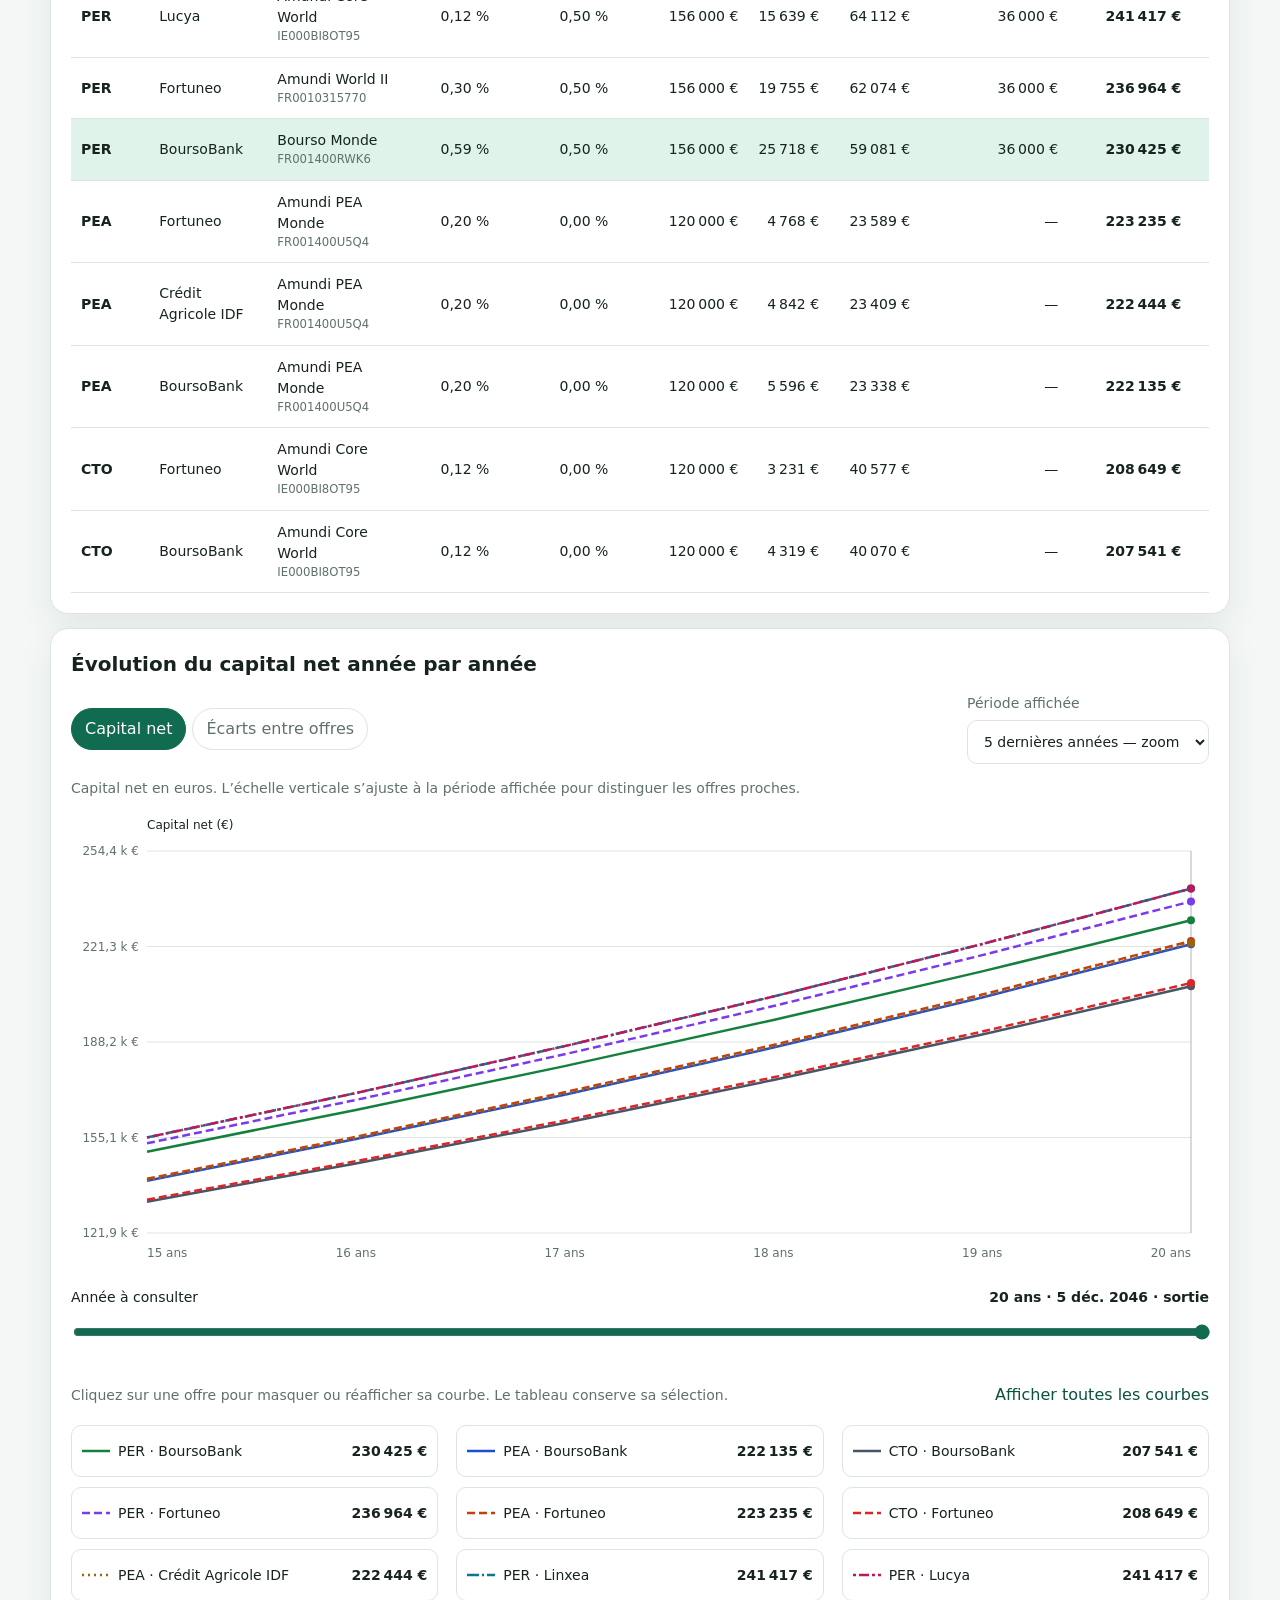
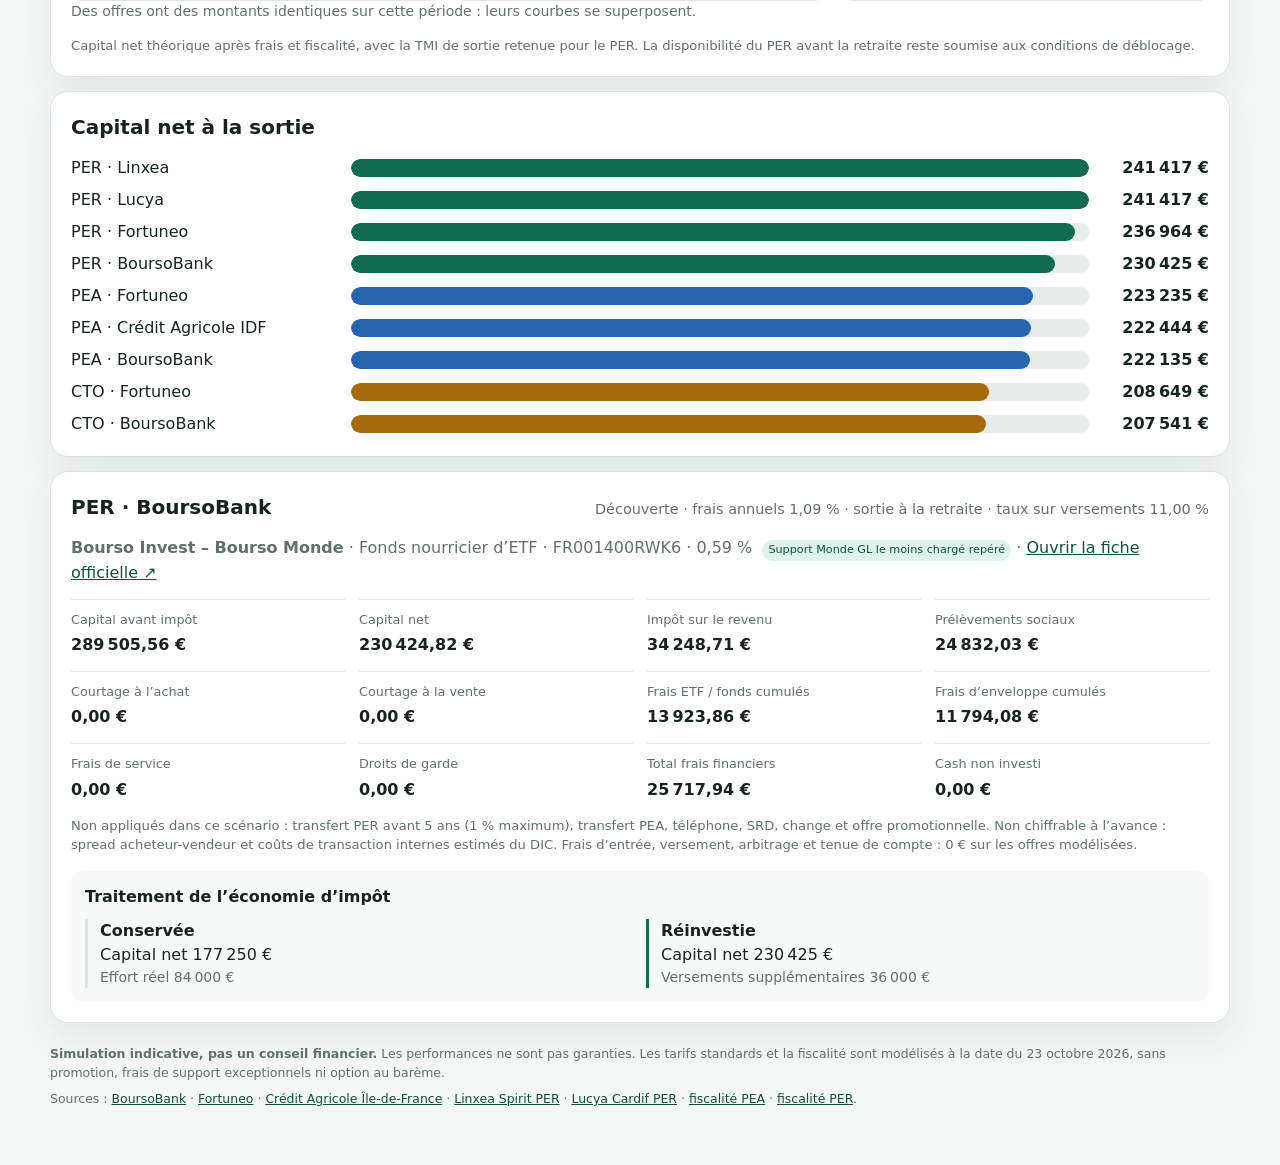
==== commit 89347d0d: "Améliore la lisibilité et le contrôle des courbes" ====
--- a/index.html
+++ b/index.html
@@ -116,13 +116,21 @@
     .selection legend .check-option { font-size: 1rem; }
     .line-swatch { width: 28px; height: 10px; flex-shrink: 0; }
     .history-description, .empty-message { color: var(--muted); font-size: .875rem; }
-    .history-plot { width: 100%; height: 320px; }
+    .history-plot { width: 100%; height: 460px; }
     .history-plot svg { display: block; width: 100%; height: 100%; }
+    .history-toolbar { display: flex; align-items: center; justify-content: space-between; flex-wrap: wrap; gap: 14px; margin-bottom: 14px; }
+    .history-toolbar label { min-width: 190px; }
+    .history-legend-head { display: flex; flex-wrap: wrap; align-items: baseline; justify-content: space-between; gap: 10px; margin-top: 14px; }
+    .history-legend-head p { margin: 0; }
+    .history-legend-head button { border: 0; background: transparent; padding: 8px 0; color: var(--brand-dark); }
     .history-inspector { margin-top: 14px; }
     .history-inspector label { display: flex; flex-wrap: wrap; justify-content: space-between; gap: 8px; color: var(--text); }
     .history-inspector input { padding: 0; accent-color: var(--brand); }
     .history-values { display: grid; grid-template-columns: repeat(3, minmax(0, 1fr)); gap: 10px 18px; margin: 10px 0 0; }
-    .history-value { display: flex; flex-wrap: wrap; align-items: center; gap: 5px 8px; padding-top: 8px; border-top: 1px solid var(--line); font-size: .82rem; }
+    .history-value { display: flex; flex-wrap: wrap; align-items: center; gap: 5px 8px; min-height: 52px; padding: 10px; border: 1px solid var(--line); border-radius: 10px; background: var(--surface); color: var(--text); text-align: left; font-size: .875rem; }
+    .history-value:hover { background: var(--surface-soft); }
+    .history-value[aria-pressed="false"] { opacity: .6; }
+    .history-value[aria-pressed="false"] span { text-decoration: line-through; }
     .history-value strong { margin-left: auto; font-variant-numeric: tabular-nums; }
 
     .table-wrap { overflow-x: auto; }
@@ -175,6 +183,8 @@
       .selection { padding: 15px; }
       .selection-grid, .history-values { grid-template-columns: 1fr; }
       .selection .check-option { min-height: 44px; }
+      .history-plot { height: 360px; }
+      .history-toolbar, .history-toolbar label { width: 100%; }
     }
     @media (prefers-reduced-motion: reduce) { * { scroll-behavior: auto !important; transition: none !important; } }
   </style>
@@ -275,24 +285,6 @@
       <p><strong>Lucya Cardif PER</strong> — gestion libre 0,50&nbsp;%/an sur UC; investissement et désinvestissement d’ETF jusqu’à 0,10&nbsp;% chacun; versement et arbitrage 0&nbsp;€; transfert avant 5 ans jusqu’à 1&nbsp;%.</p>
     </details>
 
-    <section class="chart-section card" aria-labelledby="history-title">
-      <h2 id="history-title">Évolution du capital net année par année</h2>
-      <p class="history-description">Capital net théorique si vous sortiez à chaque date, après frais et fiscalité, avec la TMI de sortie retenue pour le PER. Sa disponibilité avant la retraite reste soumise aux conditions de déblocage.</p>
-      <p id="history-empty" class="empty-message" hidden></p>
-      <div id="history-plot" class="history-plot"></div>
-      <div id="history-inspector" class="history-inspector">
-        <label for="history-year"><span>Année à consulter</span><strong id="history-date"></strong></label>
-        <input id="history-year" type="range" min="0" max="1" step="1" value="1">
-        <div id="history-values" class="history-values" aria-live="polite"></div>
-      </div>
-    </section>
-
-    <section class="chart-section card" aria-labelledby="chart-title">
-      <h2 id="chart-title">Capital net à la sortie</h2>
-      <p id="comparison-empty" class="empty-message" hidden></p>
-      <div id="chart" class="chart" aria-label="Graphique comparatif des solutions étudiées"></div>
-    </section>
-
     <section class="table-section card" aria-labelledby="table-title">
       <h2 id="table-title">Comparaison détaillée</h2>
       <div class="table-wrap">
@@ -310,6 +302,34 @@
           <tbody id="results-body"></tbody>
         </table>
       </div>
+    </section>
+
+    <section class="chart-section card" aria-labelledby="history-title">
+      <h2 id="history-title">Évolution du capital net année par année</h2>
+      <div class="history-toolbar">
+        <div class="segmented" role="group" aria-label="Mesure du graphique annuel">
+          <button type="button" data-history-view="capital" aria-pressed="true">Capital net</button>
+          <button type="button" data-history-view="gap" aria-pressed="false">Écarts entre offres</button>
+        </div>
+        <label><span>Période affichée</span><select id="history-window"><option value="0">Toute la durée</option><option value="5" selected>5 dernières années — zoom</option><option value="10">10 dernières années</option></select></label>
+      </div>
+      <p id="history-view-note" class="history-description"></p>
+      <p id="history-empty" class="empty-message" hidden></p>
+      <div id="history-plot" class="history-plot"></div>
+      <div id="history-inspector" class="history-inspector">
+        <label for="history-year"><span>Année à consulter</span><strong id="history-date"></strong></label>
+        <input id="history-year" type="range" min="0" max="1" step="1" value="1">
+      </div>
+      <div class="history-legend-head"><p class="history-description">Cliquez sur une offre pour masquer ou réafficher sa courbe. Le tableau conserve sa sélection.</p><button type="button" id="history-reset">Afficher toutes les courbes</button></div>
+      <div id="history-values" class="history-values" role="group" aria-label="Afficher ou masquer les courbes du graphique"></div>
+      <p id="history-overlap" class="history-description" hidden>Des offres ont des montants identiques sur cette période : leurs courbes se superposent.</p>
+      <p class="fee-note">Capital net théorique après frais et fiscalité, avec la TMI de sortie retenue pour le PER. La disponibilité du PER avant la retraite reste soumise aux conditions de déblocage.</p>
+    </section>
+
+    <section class="chart-section card" aria-labelledby="chart-title">
+      <h2 id="chart-title">Capital net à la sortie</h2>
+      <p id="comparison-empty" class="empty-message" hidden></p>
+      <div id="chart" class="chart" aria-label="Graphique comparatif des solutions étudiées"></div>
     </section>
 
     <section id="detail-panel" class="detail card" aria-labelledby="detail-title" aria-live="polite">
@@ -355,22 +375,23 @@
         { bankKey: 'ca', product: 'PEA' },
         { bankKey: 'linxea', product: 'PER' }, { bankKey: 'lucya', product: 'PER' }
       ]);
-      const state = { taxMode: 'reinvest', sort: 'netCapital', direction: -1, selected: 'PER-bourso', results: [], altPerResults: {}, visible: new Set(VARIANTS.map(v => `${v.product}-${v.bankKey}`)), history: null, historyIndex: null };
+      const state = { taxMode: 'reinvest', sort: 'netCapital', direction: -1, selected: 'PER-bourso', results: [], altPerResults: {}, visible: new Set(VARIANTS.map(v => `${v.product}-${v.bankKey}`)), history: null, historyIndex: null, historyHidden: new Set(), historyView: 'capital', historyWindow: 5 };
       const $ = id => document.getElementById(id);
       const fmt = new Intl.NumberFormat('fr-FR', { style: 'currency', currency: 'EUR', maximumFractionDigits: 0 });
       const fmtExact = new Intl.NumberFormat('fr-FR', { style: 'currency', currency: 'EUR', minimumFractionDigits: 2, maximumFractionDigits: 2 });
       const fmtPct = new Intl.NumberFormat('fr-FR', { style: 'percent', minimumFractionDigits: 2, maximumFractionDigits: 2 });
       const fmtDate = new Intl.DateTimeFormat('fr-FR', { day: 'numeric', month: 'short', year: 'numeric' });
       const fmtAxis = new Intl.NumberFormat('fr-FR', { notation: 'compact', maximumFractionDigits: 1 });
-      const seriesColors = { PER: '#106b50', PEA: '#2865b0', CTO: '#a66a0a' };
+      const seriesColors = { 'PER-bourso': '#15803d', 'PER-fortuneo': '#7c3aed', 'PER-linxea': '#0e7490', 'PER-lucya': '#be185d', 'PEA-bourso': '#1d4ed8', 'PEA-fortuneo': '#c2410c', 'PEA-ca': '#a16207', 'CTO-bourso': '#475569', 'CTO-fortuneo': '#dc2626' };
       const bankDashes = { bourso: '', fortuneo: '8 4', ca: '2 4', linxea: '12 3 2 3', lucya: '3 3 10 3' };
 
       function seriesSwatch(product, bankKey) {
-        return `<svg class="line-swatch" viewBox="0 0 28 10" aria-hidden="true"><line x1="0" y1="5" x2="28" y2="5" stroke="${seriesColors[product]}" stroke-width="2.5" stroke-dasharray="${bankDashes[bankKey]}" /></svg>`;
+        return `<svg class="line-swatch" viewBox="0 0 28 10" aria-hidden="true"><line x1="0" y1="5" x2="28" y2="5" stroke="${seriesColors[`${product}-${bankKey}`]}" stroke-width="2.5" stroke-dasharray="${bankDashes[bankKey]}" /></svg>`;
       }
 
       function initOfferFilters() {
         $('offer-filters').innerHTML = PRODUCTS.map(product => `<fieldset><legend><label class="check-option"><input type="checkbox" data-product-filter="${product}" checked><span>${product}</span></label></legend>${VARIANTS.filter(v => v.product === product).map(v => `<label class="check-option"><input type="checkbox" data-offer-filter="${product}-${v.bankKey}" checked aria-label="Afficher ${product} ${BANKS[v.bankKey].name}">${seriesSwatch(product, v.bankKey)}<span>${BANKS[v.bankKey].name}</span></label>`).join('')}</fieldset>`).join('');
+        $('history-values').innerHTML = VARIANTS.map(v => `<button type="button" class="history-value" data-history-toggle="${v.product}-${v.bankKey}" aria-pressed="true">${seriesSwatch(v.product, v.bankKey)}<span>${v.product} · ${BANKS[v.bankKey].name}</span><strong></strong></button>`).join('');
       }
 
       function syncOfferFilters() {
@@ -407,40 +428,71 @@
       }
 
       function renderHistory() {
-        const rows = state.results.filter(r => state.visible.has(r.key));
+        const candidates = state.results.filter(r => state.visible.has(r.key));
+        const rows = candidates.filter(r => !state.historyHidden.has(r.key));
+        const gapView = state.historyView === 'gap';
         const empty = !state.history || !rows.length;
+        document.querySelectorAll('[data-history-view]').forEach(button => button.setAttribute('aria-pressed', String(button.dataset.historyView === state.historyView)));
+        $('history-view-note').textContent = gapView
+          ? 'Retard en euros sur la meilleure offre visible à chaque date. Une valeur de 0 € correspond à l’offre en tête.'
+          : 'Capital net en euros. L’échelle verticale s’ajuste à la période affichée pour distinguer les offres proches.';
+        document.querySelectorAll('[data-history-toggle]').forEach(button => {
+          const result = candidates.find(r => r.key === button.dataset.historyToggle);
+          const active = !!result && !state.historyHidden.has(result.key);
+          button.hidden = !result;
+          button.setAttribute('aria-pressed', String(active));
+          if (result) button.setAttribute('aria-label', `${active ? 'Masquer' : 'Afficher'} la courbe ${result.product} ${result.bank}`);
+          button.querySelector('strong').textContent = active ? '' : 'Masquée';
+        });
         $('history-empty').hidden = !empty;
         $('history-plot').hidden = empty;
         $('history-inspector').hidden = empty;
+        $('history-overlap').hidden = true;
         if (empty) {
-          $('history-empty').textContent = state.results.length ? 'Sélectionnez au moins une offre à afficher.' : 'Renseignez des paramètres valides pour afficher l’évolution.';
-          $('history-plot').replaceChildren(); $('history-values').replaceChildren(); return;
+          $('history-empty').textContent = candidates.length ? 'Toutes les courbes sont masquées. Cliquez sur une offre ci-dessous pour la réafficher.' : state.results.length ? 'Sélectionnez au moins une offre dans « Offres à afficher ».' : 'Renseignez des paramètres valides pour afficher l’évolution.';
+          $('history-plot').replaceChildren(); return;
         }
         const { checkpoints, series } = state.history;
-        const index = state.historyIndex;
-        const width = $('history-plot').clientWidth || 300, height = 320;
-        const left = 66, right = width - 18, top = 22, bottom = height - 40;
-        const max = Math.max(1, ...rows.flatMap(r => series[r.key]));
-        const ceiling = max * 1.08;
-        const x = point => left + point.years / checkpoints.at(-1).years * (right - left);
-        const y = value => bottom - value / ceiling * (bottom - top);
-        const tickCount = Math.max(1, Math.min(6, Math.floor((right - left) / 75), checkpoints.length - 1));
-        const ticks = [...new Set(Array.from({length: tickCount + 1}, (_, i) => Math.round(i * (checkpoints.length - 1) / tickCount)))];
+        const firstYear = state.historyWindow ? Math.max(0, Math.floor(checkpoints.at(-1).years - state.historyWindow)) : 0;
+        const firstIndex = checkpoints.findIndex(point => point.years >= firstYear);
+        const visiblePoints = checkpoints.slice(firstIndex);
+        const index = Math.max(firstIndex, Math.min(state.historyIndex, checkpoints.length - 1));
+        state.historyIndex = index;
+        const bestAtDate = checkpoints.map((_, i) => Math.max(...rows.map(r => series[r.key][i])));
+        const values = Object.fromEntries(rows.map(r => [r.key, series[r.key].map((value, i) => gapView ? bestAtDate[i] - value : value)]));
+        const width = $('history-plot').clientWidth || 300, height = $('history-plot').clientHeight || 460;
+        const left = 76, right = width - 18, top = 38, bottom = height - 40;
+        const plottedValues = rows.flatMap(r => values[r.key].slice(firstIndex));
+        const max = Math.max(...plottedValues), min = gapView ? 0 : Math.min(...plottedValues);
+        const span = Math.max(max - min, max * .005, 1);
+        const floor = gapView ? 0 : Math.max(0, min - span * .1);
+        const ceiling = Math.max(max + span * .12, gapView ? 1 : 0);
+        const x = point => left + (point.years - visiblePoints[0].years) / (checkpoints.at(-1).years - visiblePoints[0].years) * (right - left);
+        const y = value => bottom - (value - floor) / (ceiling - floor) * (bottom - top);
+        const tickCount = Math.max(1, Math.min(6, Math.floor((right - left) / 80), visiblePoints.length - 1));
+        const ticks = [...new Set(Array.from({length: tickCount + 1}, (_, i) => firstIndex + Math.round(i * (visiblePoints.length - 1) / tickCount)))];
         const grid = Array.from({length: 5}, (_, i) => {
-          const value = ceiling * i / 4, py = y(value);
-          return `<line x1="${left}" y1="${py}" x2="${right}" y2="${py}" stroke="var(--line)" /><text x="${left - 8}" y="${py + 4}" text-anchor="end">${fmtAxis.format(value)} €</text>`;
+          const value = floor + (ceiling - floor) * i / 4, py = y(value);
+          const label = ceiling - floor < 10 ? value.toLocaleString('fr-FR', {maximumFractionDigits: 2}) : fmtAxis.format(value);
+          return `<line x1="${left}" y1="${py}" x2="${right}" y2="${py}" stroke="var(--line)" /><text x="${left - 8}" y="${py + 4}" text-anchor="end">${label} €</text>`;
         }).join('');
-        const axis = ticks.map(i => `<text x="${x(checkpoints[i])}" y="${bottom + 24}" text-anchor="${i === 0 ? 'start' : i === checkpoints.length - 1 ? 'end' : 'middle'}">${checkpoints[i].years.toLocaleString('fr-FR', {maximumFractionDigits: 1})} ${checkpoints[i].years <= 1 ? 'an' : 'ans'}</text>`).join('');
-        const lines = rows.map(r => `<path data-series-key="${r.key}" d="${series[r.key].map((value, i) => `${i ? 'L' : 'M'}${x(checkpoints[i]).toFixed(2)},${y(value).toFixed(2)}`).join(' ')}" fill="none" stroke="${seriesColors[r.product]}" stroke-width="2.5" stroke-dasharray="${bankDashes[r.bankKey]}"><title>${r.product} · ${r.bank}</title></path>`).join('');
+        const axis = ticks.map(i => `<text x="${x(checkpoints[i])}" y="${bottom + 24}" text-anchor="${i === firstIndex ? 'start' : i === checkpoints.length - 1 ? 'end' : 'middle'}">${checkpoints[i].years.toLocaleString('fr-FR', {maximumFractionDigits: 1})} ${checkpoints[i].years <= 1 ? 'an' : 'ans'}</text>`).join('');
+        const lines = rows.map(r => `<path data-series-key="${r.key}" d="${values[r.key].slice(firstIndex).map((value, i) => `${i ? 'L' : 'M'}${x(visiblePoints[i]).toFixed(2)},${y(value).toFixed(2)}`).join(' ')}" fill="none" stroke="${seriesColors[r.key]}" stroke-width="2.5" stroke-dasharray="${bankDashes[r.bankKey]}"><title>${r.product} · ${r.bank}</title></path>`).join('');
         const cursor = `<line x1="${x(checkpoints[index])}" y1="${top}" x2="${x(checkpoints[index])}" y2="${bottom}" stroke="var(--muted)" opacity=".5" />`;
-        const dots = rows.map(r => `<circle cx="${x(checkpoints[index])}" cy="${y(series[r.key][index])}" r="4" fill="${seriesColors[r.product]}"><title>${r.product} · ${r.bank} : ${fmt.format(series[r.key][index])}</title></circle>`).join('');
-        $('history-plot').innerHTML = `<svg viewBox="0 0 ${width} ${height}" role="img" aria-labelledby="history-svg-title history-svg-desc" style="font:12px system-ui;fill:var(--muted)"><title id="history-svg-title">Évolution annuelle du capital net en euros</title><desc id="history-svg-desc">${rows.length} offres comparées sur ${checkpoints.at(-1).years.toLocaleString('fr-FR', {maximumFractionDigits: 1})} ans. Le curseur Année à consulter donne les valeurs exactes pour chaque offre.</desc>${grid}${axis}${lines}${cursor}${dots}</svg>`;
+        const dots = rows.map(r => `<circle cx="${x(checkpoints[index])}" cy="${y(values[r.key][index])}" r="4" fill="${seriesColors[r.key]}"><title>${r.product} · ${r.bank} : ${fmt.format(values[r.key][index])}</title></circle>`).join('');
+        const measureLabel = gapView ? 'Retard sur la meilleure offre (€)' : 'Capital net (€)';
+        $('history-plot').innerHTML = `<svg viewBox="0 0 ${width} ${height}" data-view="${state.historyView}" data-first-year="${visiblePoints[0].years}" role="img" aria-labelledby="history-svg-title history-svg-desc" style="font:12px system-ui;fill:var(--muted)"><title id="history-svg-title">${measureLabel}</title><desc id="history-svg-desc">${rows.length} courbes visibles. Période : de ${visiblePoints[0].years} à ${checkpoints.at(-1).years.toLocaleString('fr-FR', {maximumFractionDigits: 1})} ans. Le curseur Année à consulter donne les valeurs exactes.</desc><text x="${left}" y="16" fill="var(--text)">${measureLabel}</text>${grid}${axis}${lines}${cursor}${dots}</svg>`;
+        $('history-year').min = firstIndex;
         $('history-year').max = checkpoints.length - 1;
         $('history-year').value = index;
         const pointLabel = `${index === 0 ? 'Départ' : `${checkpoints[index].years.toLocaleString('fr-FR', {maximumFractionDigits: 1})} ${checkpoints[index].years <= 1 ? 'an' : 'ans'}`} · ${fmtDate.format(checkpoints[index].date)}${index === checkpoints.length - 1 ? ' · sortie' : ''}`;
         $('history-date').textContent = pointLabel;
         $('history-year').setAttribute('aria-valuetext', pointLabel);
-        $('history-values').innerHTML = rows.map(r => `<div class="history-value">${seriesSwatch(r.product, r.bankKey)}<span>${r.product} · ${r.bank}</span><strong>${fmt.format(series[r.key][index])}</strong></div>`).join('');
+        document.querySelectorAll('[data-history-toggle]').forEach(button => {
+          if (values[button.dataset.historyToggle]) button.querySelector('strong').textContent = fmt.format(values[button.dataset.historyToggle][index]);
+        });
+        const overlap = rows.some((r, i) => rows.slice(i + 1).some(other => series[r.key].slice(firstIndex).every((value, j) => Math.abs(value - series[other.key][firstIndex + j]) < .005)));
+        $('history-overlap').hidden = !overlap;
       }
 
       function lastDay(year, month) { return new Date(year, month + 1, 0, 12); }
@@ -715,6 +767,16 @@
         render();
       }));
       $('history-year').addEventListener('input', e => { state.historyIndex = Number(e.target.value); renderHistory(); });
+      $('history-values').addEventListener('click', e => {
+        const button = e.target.closest('[data-history-toggle]');
+        if (!button) return;
+        const key = button.dataset.historyToggle;
+        if (state.historyHidden.has(key)) state.historyHidden.delete(key); else state.historyHidden.add(key);
+        renderHistory();
+      });
+      $('history-reset').addEventListener('click', () => { state.historyHidden.clear(); renderHistory(); });
+      document.querySelectorAll('[data-history-view]').forEach(button => button.addEventListener('click', () => { state.historyView = button.dataset.historyView; renderHistory(); }));
+      $('history-window').addEventListener('change', e => { state.historyWindow = Number(e.target.value); renderHistory(); });
       window.addEventListener('resize', renderHistory);
       document.querySelectorAll('[data-tax-mode]').forEach(btn => btn.addEventListener('click', () => {
         state.taxMode = btn.dataset.taxMode;
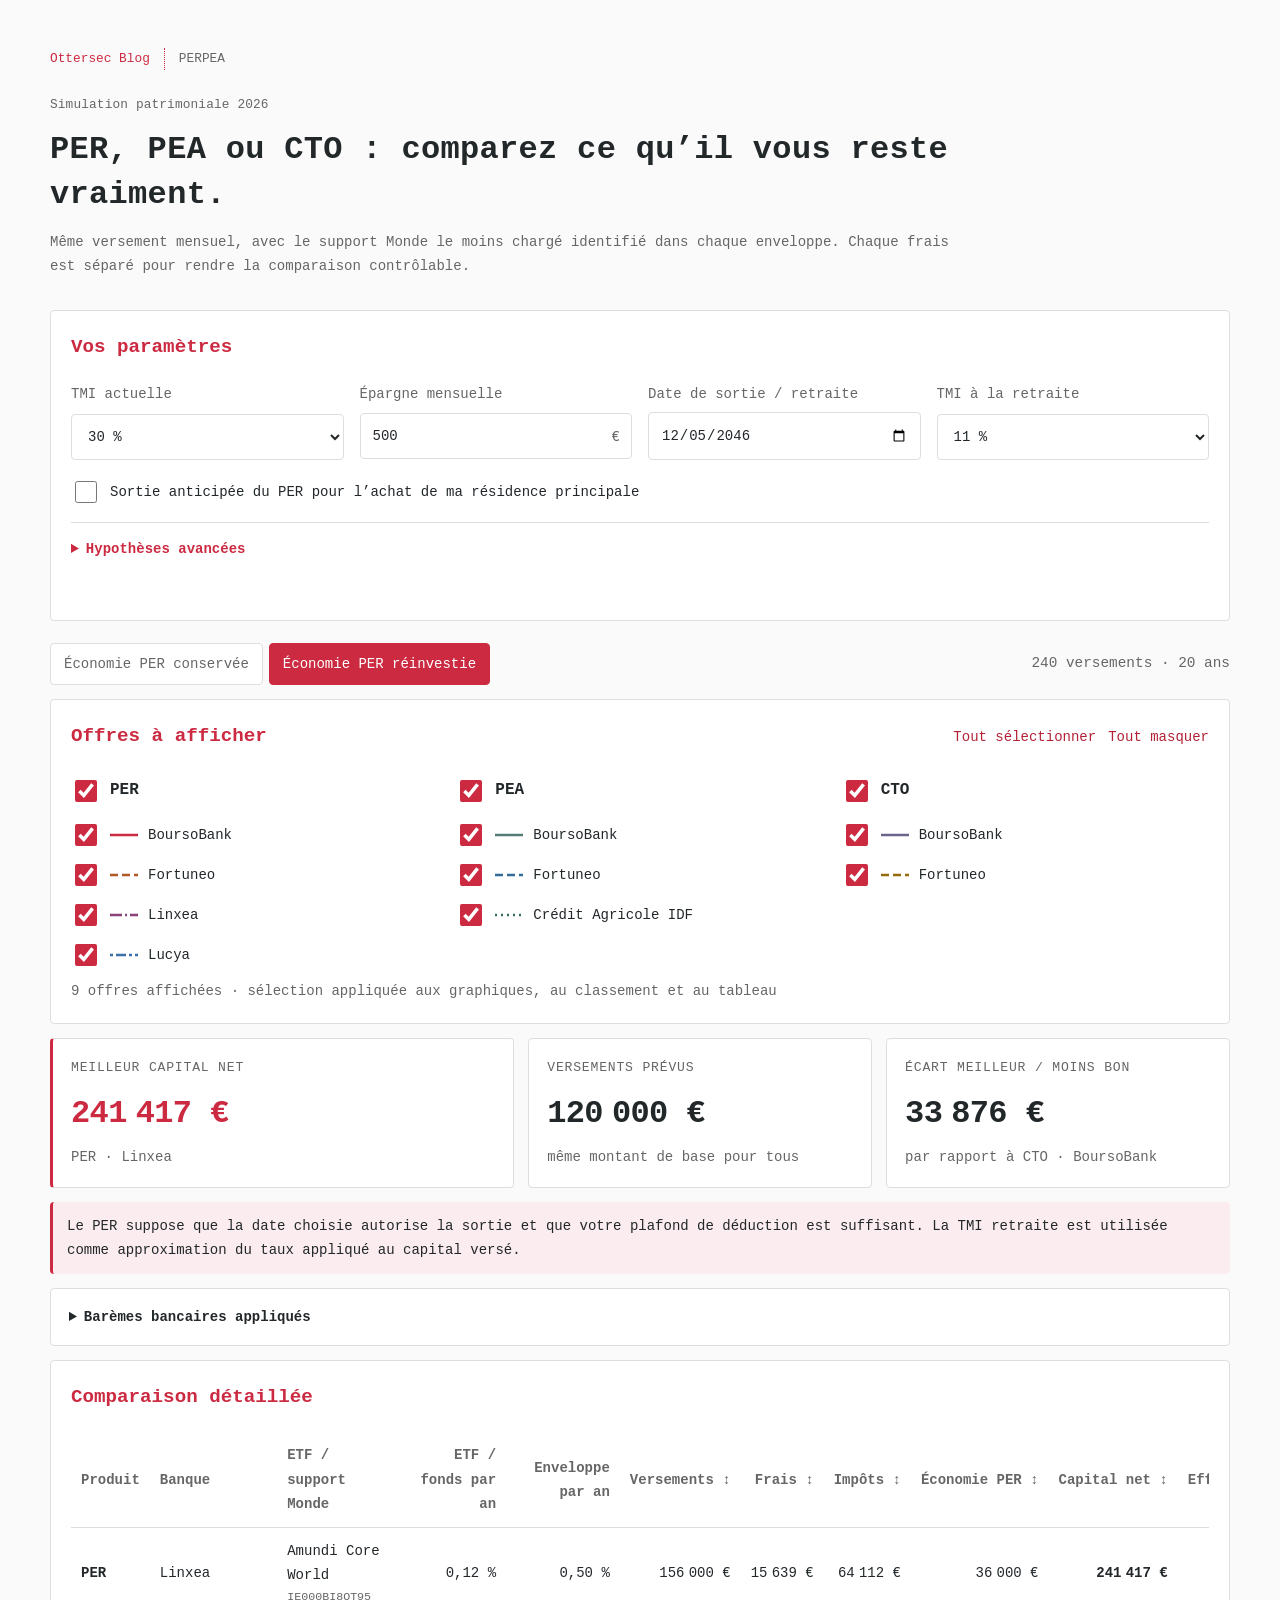
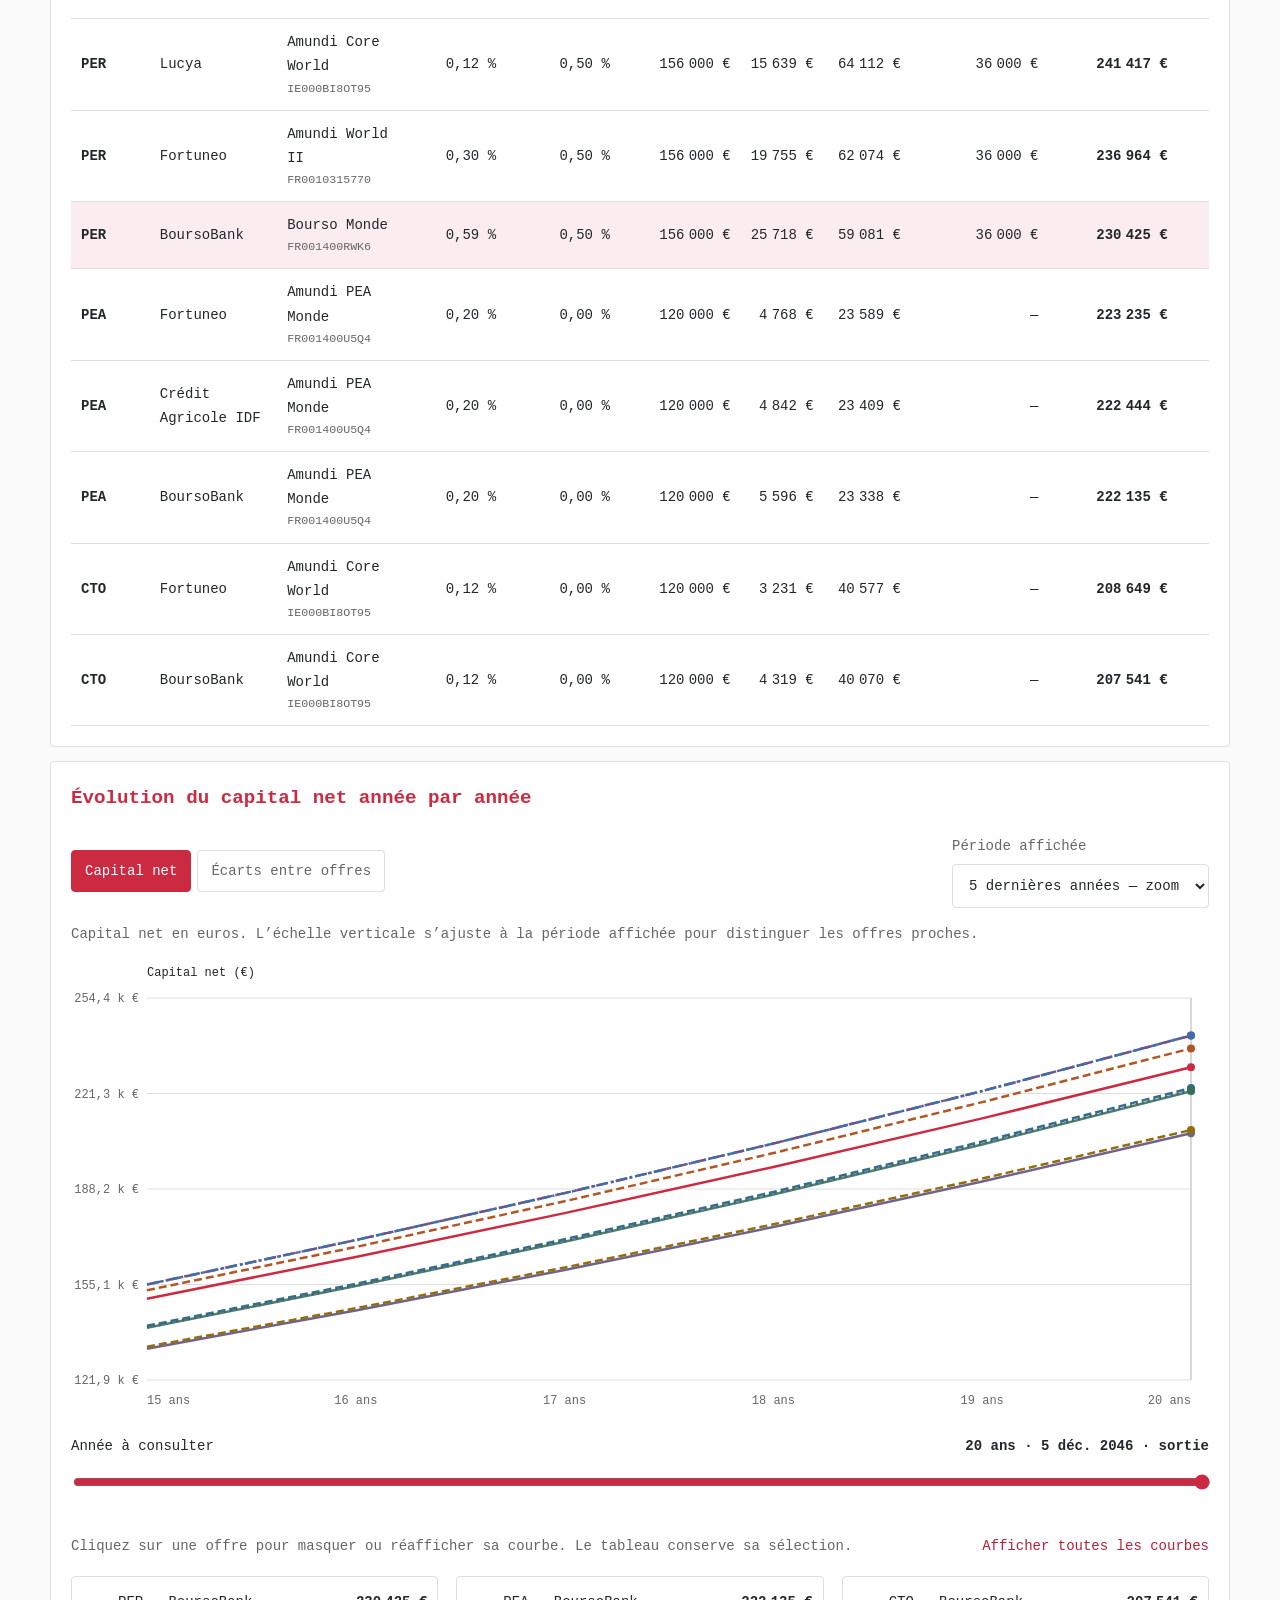
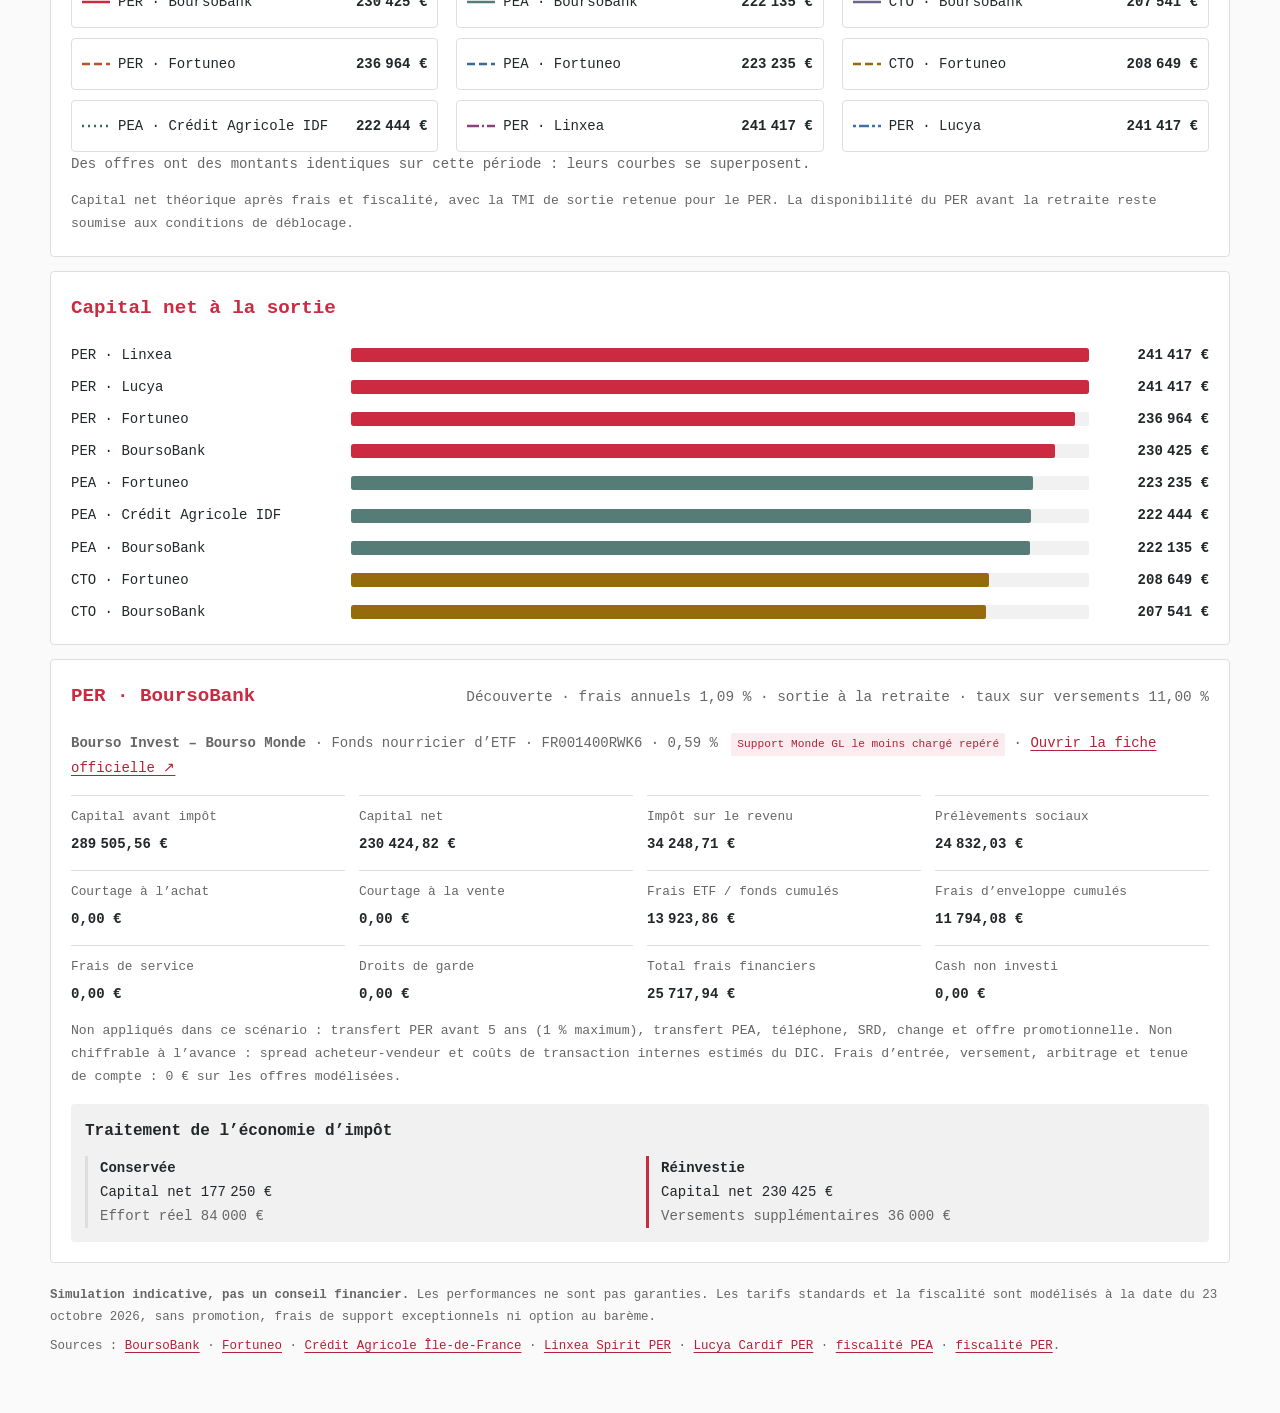
==== commit a4be5e10: "Adopte le thème du blog Ottersec" ====
--- a/index.html
+++ b/index.html
@@ -5,24 +5,33 @@
   <meta name="viewport" content="width=device-width, initial-scale=1">
   <title>Comparateur PER, PEA et CTO</title>
   <meta name="description" content="Simulation comparative PER, PEA et CTO chez BoursoBank, Fortuneo et Crédit Agricole Île-de-France.">
+  <meta name="theme-color" content="#fafafa">
   <link rel="icon" href="data:,">
   <style>
+    @font-face {
+      font-family: "JetBrains Mono";
+      font-style: normal;
+      font-weight: 400;
+      font-display: swap;
+      src: local("JetBrains Mono"), local("JetBrains-Mono"), url("https://sneakyottersec.github.io/lib/JetBrainsMono/web/woff2/JetBrainsMono-Regular.woff2") format("woff2");
+    }
+
     :root {
       color-scheme: light;
-      --bg: #f4f7f6;
+      --font-mono: "JetBrains Mono", "Cascadia Code", Consolas, monospace;
+      --bg: #fafafa;
       --surface: #ffffff;
-      --surface-soft: #f7faf9;
-      --text: #16231f;
-      --muted: #60716b;
-      --line: #dce5e1;
-      --brand: #106b50;
-      --brand-dark: #0b523e;
-      --brand-soft: #dff3eb;
-      --blue: #2865b0;
-      --gold: #a66a0a;
-      --danger: #a43636;
-      --shadow: 0 14px 35px rgba(25, 62, 50, .08);
-      --radius: 18px;
+      --surface-soft: #f1f1f1;
+      --text: #22272a;
+      --muted: #666666;
+      --line: #dedede;
+      --brand: #cc2a41;
+      --brand-dark: #b32136;
+      --brand-soft: #fbecef;
+      --blue: #567c77;
+      --gold: #956b0d;
+      --danger: #b32136;
+      --radius: 4px;
     }
 
     * { box-sizing: border-box; }
@@ -30,28 +39,35 @@
     html { scroll-behavior: smooth; }
     body {
       margin: 0;
-      background: radial-gradient(circle at 85% 0%, #e5f4ee 0, transparent 34rem), var(--bg);
+      background: var(--bg);
       color: var(--text);
-      font: 400 16px/1.5 system-ui, -apple-system, BlinkMacSystemFont, "Segoe UI", sans-serif;
+      font: 400 14px/1.725 var(--font-mono);
+      -webkit-font-smoothing: antialiased;
     }
+    ::selection { background: var(--brand-soft); color: var(--text); }
+    a { text-underline-offset: 3px; }
 
     button, input, select { font: inherit; }
     button, input, summary, select { touch-action: manipulation; }
     button, summary, select { cursor: pointer; }
     button:focus-visible, input:focus-visible, summary:focus-visible, select:focus-visible {
-      outline: 3px solid rgba(40, 101, 176, .3);
+      outline: 2px solid var(--brand);
       outline-offset: 2px;
     }
 
-    .shell { width: min(1180px, calc(100% - 28px)); margin: 0 auto; padding: 32px 0 48px; }
-    header { display: grid; gap: 8px; margin-bottom: 24px; }
+    .shell { width: min(1180px, calc(100% - 40px)); margin: 0 auto; padding: 48px 0; }
+    header { display: grid; gap: 12px; margin-bottom: 32px; }
+    .site-nav { display: flex; gap: 14px; align-items: center; margin-bottom: 12px; font-size: .8rem; }
+    .site-nav a { padding-right: 14px; border-right: 1px dotted var(--brand); color: var(--brand); text-decoration: none; }
+    .site-nav a:hover { text-decoration: underline; }
+    .site-nav span { color: var(--muted); }
     h1, h2, h3, p { margin-top: 0; }
-    h1 { max-width: 760px; margin-bottom: 0; font-size: clamp(2rem, 5vw, 3.5rem); line-height: 1.06; letter-spacing: -.045em; }
-    h2 { margin-bottom: 14px; font-size: 1.25rem; }
+    h1 { max-width: 1000px; margin-bottom: 0; font-size: clamp(1.4rem, 3.5vw, 2rem); line-height: 1.4; letter-spacing: .01em; }
+    h2 { margin-bottom: 18px; color: var(--brand); font-size: 1.2rem; }
     h3 { margin-bottom: 10px; font-size: 1rem; }
-    .eyebrow { color: var(--brand); font-weight: 700; letter-spacing: .12em; text-transform: uppercase; }
-    .lede { max-width: 760px; margin-bottom: 0; color: var(--muted); }
-    .card { background: var(--surface); border: 1px solid var(--line); border-radius: var(--radius); box-shadow: var(--shadow); }
+    .eyebrow { color: var(--muted); font-size: .8rem; letter-spacing: .01em; }
+    .lede { max-width: 900px; margin-bottom: 0; color: var(--muted); }
+    .card { background: var(--surface); border: 1px solid var(--line); border-radius: var(--radius); }
 
     .controls { padding: 20px; }
     .control-grid { display: grid; grid-template-columns: repeat(4, minmax(150px, 1fr)); gap: 16px; }
@@ -59,7 +75,7 @@
     .control-label { display: flex; justify-content: space-between; gap: 8px; }
     input, select {
       width: 100%; min-height: 44px; padding: 10px 12px;
-      border: 1px solid var(--line); border-radius: 10px; background: var(--surface); color: var(--text);
+      border: 1px solid var(--line); border-radius: var(--radius); background: var(--surface); color: var(--text);
     }
     input:invalid { border-color: var(--danger); }
     .check-option { display: flex; align-items: center; gap: 10px; margin-top: 18px; color: var(--text); cursor: pointer; }
@@ -77,19 +93,19 @@
     .toolbar { display: flex; align-items: center; justify-content: space-between; flex-wrap: wrap; gap: 14px; margin: 22px 0 14px; }
     .segmented { display: flex; flex-wrap: wrap; gap: 6px; }
     .segmented button {
-      border: 1px solid var(--line); border-radius: 999px; background: var(--surface); color: var(--muted); padding: 8px 13px;
+      border: 1px solid var(--line); border-radius: var(--radius); background: var(--surface); color: var(--muted); padding: 8px 13px;
     }
     .segmented button[aria-pressed="true"] { border-color: var(--brand); background: var(--brand); color: white; }
     .horizon { color: var(--muted); font-size: .9rem; font-variant-numeric: tabular-nums; }
 
     .summary-grid { display: grid; grid-template-columns: 1.35fr repeat(2, 1fr); gap: 14px; margin-bottom: 14px; }
     .summary-card { min-height: 126px; padding: 18px; }
-    .best { background: linear-gradient(135deg, #0e624a, #0b4939); border: 0; color: white; }
+    .best { background: var(--surface); border-left: 3px solid var(--brand); }
     .summary-label { margin: 0 0 6px; color: var(--muted); font-size: .82rem; text-transform: uppercase; letter-spacing: .06em; }
-    .best .summary-label, .best .summary-meta { color: rgba(255,255,255,.74); }
-    .summary-value { margin: 0; font-size: clamp(1.6rem, 4vw, 2.3rem); font-weight: 750; letter-spacing: -.03em; font-variant-numeric: tabular-nums; }
+    .best .summary-value { color: var(--brand); }
+    .summary-value { margin: 0; font-size: clamp(1.4rem, 3vw, 2rem); font-weight: 700; letter-spacing: -.02em; font-variant-numeric: tabular-nums; }
     .summary-meta { margin: 4px 0 0; color: var(--muted); font-size: .875rem; }
-    .warning { margin: 14px 0; padding: 12px 14px; border-left: 4px solid var(--gold); background: #fff8e9; color: #63420a; border-radius: 8px; }
+    .warning { margin: 14px 0; padding: 12px 14px; border-left: 3px solid var(--brand); background: var(--brand-soft); color: var(--text); border-radius: var(--radius); }
     .tariffs { margin: 14px 0; padding: 16px 18px; }
     .tariffs summary { color: var(--text); }
     .tariffs p { margin: 10px 0 0; color: var(--muted); font-size: .82rem; }
@@ -99,7 +115,7 @@
     .bar-row { display: grid; grid-template-columns: minmax(148px, 1.1fr) minmax(180px, 3fr) 110px; gap: 10px; align-items: center; }
     .bar-label { border: 0; padding: 0; background: transparent; color: var(--text); text-align: left; }
     .bar-label:hover { color: var(--brand); }
-    .track { position: relative; height: 18px; overflow: hidden; background: #e6ece9; border-radius: 999px; }
+    .track { position: relative; height: 14px; overflow: hidden; background: var(--surface-soft); border-radius: 2px; }
     .bar { height: 100%; min-width: 2px; border-radius: inherit; transition: width .28s ease; }
     .bar[data-product="PER"] { background: var(--brand); }
     .bar[data-product="PEA"] { background: var(--blue); }
@@ -127,7 +143,7 @@
     .history-inspector label { display: flex; flex-wrap: wrap; justify-content: space-between; gap: 8px; color: var(--text); }
     .history-inspector input { padding: 0; accent-color: var(--brand); }
     .history-values { display: grid; grid-template-columns: repeat(3, minmax(0, 1fr)); gap: 10px 18px; margin: 10px 0 0; }
-    .history-value { display: flex; flex-wrap: wrap; align-items: center; gap: 5px 8px; min-height: 52px; padding: 10px; border: 1px solid var(--line); border-radius: 10px; background: var(--surface); color: var(--text); text-align: left; font-size: .875rem; }
+    .history-value { display: flex; flex-wrap: wrap; align-items: center; gap: 5px 8px; min-height: 52px; padding: 10px; border: 1px solid var(--line); border-radius: var(--radius); background: var(--surface); color: var(--text); text-align: left; font-size: .875rem; }
     .history-value:hover { background: var(--surface-soft); }
     .history-value[aria-pressed="false"] { opacity: .6; }
     .history-value[aria-pressed="false"] span { text-decoration: line-through; }
@@ -143,7 +159,7 @@
     tbody tr { cursor: pointer; }
     tbody tr:hover { background: var(--surface-soft); }
     .selected-row:hover { background: var(--brand-soft); }
-    .badge { display: inline-flex; margin-left: 5px; padding: 2px 6px; border-radius: 999px; background: #fff0cc; color: #704800; font-size: .7rem; }
+    .badge { display: inline-flex; margin-left: 5px; padding: 2px 6px; border-radius: 2px; background: #f3ecd9; color: #72510b; font-size: .7rem; }
     .badge.ok { background: var(--brand-soft); color: var(--brand-dark); }
     .fund-cell { max-width: 190px; }
     .fund-cell small { display: block; color: var(--muted); }
@@ -156,7 +172,7 @@
     .metric { padding-top: 10px; border-top: 1px solid var(--line); }
     .metric span { display: block; color: var(--muted); font-size: .8rem; }
     .metric strong { display: block; margin-top: 4px; font-variant-numeric: tabular-nums; }
-    .per-comparison { margin-top: 16px; padding: 14px; background: var(--surface-soft); border-radius: 12px; }
+    .per-comparison { margin-top: 16px; padding: 14px; background: var(--surface-soft); border-radius: var(--radius); }
     .per-comparison-grid { display: grid; grid-template-columns: repeat(2, 1fr); gap: 12px; }
     .scenario { padding-left: 12px; border-left: 3px solid var(--line); }
     .scenario.active { border-color: var(--brand); }
@@ -185,6 +201,7 @@
       .selection .check-option { min-height: 44px; }
       .history-plot { height: 360px; }
       .history-toolbar, .history-toolbar label { width: 100%; }
+      .controls input:not([type="checkbox"]):not([type="range"]), .controls select { font-size: 16px; }
     }
     @media (prefers-reduced-motion: reduce) { * { scroll-behavior: auto !important; transition: none !important; } }
   </style>
@@ -192,6 +209,7 @@
 <body>
   <main class="shell">
     <header>
+      <nav class="site-nav" aria-label="Navigation du site"><a href="https://sneakyottersec.github.io/">Ottersec Blog</a><span>PERPEA</span></nav>
       <div class="eyebrow">Simulation patrimoniale 2026</div>
       <h1>PER, PEA ou CTO&nbsp;: comparez ce qu’il vous reste vraiment.</h1>
       <p class="lede">Même versement mensuel, avec le support Monde le moins chargé identifié dans chaque enveloppe. Chaque frais est séparé pour rendre la comparaison contrôlable.</p>
@@ -382,7 +400,7 @@
       const fmtPct = new Intl.NumberFormat('fr-FR', { style: 'percent', minimumFractionDigits: 2, maximumFractionDigits: 2 });
       const fmtDate = new Intl.DateTimeFormat('fr-FR', { day: 'numeric', month: 'short', year: 'numeric' });
       const fmtAxis = new Intl.NumberFormat('fr-FR', { notation: 'compact', maximumFractionDigits: 1 });
-      const seriesColors = { 'PER-bourso': '#15803d', 'PER-fortuneo': '#7c3aed', 'PER-linxea': '#0e7490', 'PER-lucya': '#be185d', 'PEA-bourso': '#1d4ed8', 'PEA-fortuneo': '#c2410c', 'PEA-ca': '#a16207', 'CTO-bourso': '#475569', 'CTO-fortuneo': '#dc2626' };
+      const seriesColors = { 'PER-bourso': '#cc2a41', 'PER-fortuneo': '#b25625', 'PER-linxea': '#8b4278', 'PER-lucya': '#3e6fa8', 'PEA-bourso': '#567c77', 'PEA-fortuneo': '#346b98', 'PEA-ca': '#327058', 'CTO-bourso': '#6d648b', 'CTO-fortuneo': '#956b0d' };
       const bankDashes = { bourso: '', fortuneo: '8 4', ca: '2 4', linxea: '12 3 2 3', lucya: '3 3 10 3' };
 
       function seriesSwatch(product, bankKey) {
@@ -469,7 +487,7 @@
         const ceiling = Math.max(max + span * .12, gapView ? 1 : 0);
         const x = point => left + (point.years - visiblePoints[0].years) / (checkpoints.at(-1).years - visiblePoints[0].years) * (right - left);
         const y = value => bottom - (value - floor) / (ceiling - floor) * (bottom - top);
-        const tickCount = Math.max(1, Math.min(6, Math.floor((right - left) / 80), visiblePoints.length - 1));
+        const tickCount = Math.max(1, Math.min(6, Math.floor((right - left) / 110), visiblePoints.length - 1));
         const ticks = [...new Set(Array.from({length: tickCount + 1}, (_, i) => firstIndex + Math.round(i * (visiblePoints.length - 1) / tickCount)))];
         const grid = Array.from({length: 5}, (_, i) => {
           const value = floor + (ceiling - floor) * i / 4, py = y(value);
@@ -480,8 +498,8 @@
         const lines = rows.map(r => `<path data-series-key="${r.key}" d="${values[r.key].slice(firstIndex).map((value, i) => `${i ? 'L' : 'M'}${x(visiblePoints[i]).toFixed(2)},${y(value).toFixed(2)}`).join(' ')}" fill="none" stroke="${seriesColors[r.key]}" stroke-width="2.5" stroke-dasharray="${bankDashes[r.bankKey]}"><title>${r.product} · ${r.bank}</title></path>`).join('');
         const cursor = `<line x1="${x(checkpoints[index])}" y1="${top}" x2="${x(checkpoints[index])}" y2="${bottom}" stroke="var(--muted)" opacity=".5" />`;
         const dots = rows.map(r => `<circle cx="${x(checkpoints[index])}" cy="${y(values[r.key][index])}" r="4" fill="${seriesColors[r.key]}"><title>${r.product} · ${r.bank} : ${fmt.format(values[r.key][index])}</title></circle>`).join('');
-        const measureLabel = gapView ? 'Retard sur la meilleure offre (€)' : 'Capital net (€)';
-        $('history-plot').innerHTML = `<svg viewBox="0 0 ${width} ${height}" data-view="${state.historyView}" data-first-year="${visiblePoints[0].years}" role="img" aria-labelledby="history-svg-title history-svg-desc" style="font:12px system-ui;fill:var(--muted)"><title id="history-svg-title">${measureLabel}</title><desc id="history-svg-desc">${rows.length} courbes visibles. Période : de ${visiblePoints[0].years} à ${checkpoints.at(-1).years.toLocaleString('fr-FR', {maximumFractionDigits: 1})} ans. Le curseur Année à consulter donne les valeurs exactes.</desc><text x="${left}" y="16" fill="var(--text)">${measureLabel}</text>${grid}${axis}${lines}${cursor}${dots}</svg>`;
+        const measureLabel = gapView ? 'Écart au meilleur (€)' : 'Capital net (€)';
+        $('history-plot').innerHTML = `<svg viewBox="0 0 ${width} ${height}" data-view="${state.historyView}" data-first-year="${visiblePoints[0].years}" role="img" aria-labelledby="history-svg-title history-svg-desc" style="font:12px var(--font-mono);fill:var(--muted)"><title id="history-svg-title">${measureLabel}</title><desc id="history-svg-desc">${rows.length} courbes visibles. Période : de ${visiblePoints[0].years} à ${checkpoints.at(-1).years.toLocaleString('fr-FR', {maximumFractionDigits: 1})} ans. Le curseur Année à consulter donne les valeurs exactes.</desc><text x="${left}" y="16" fill="var(--text)">${measureLabel}</text>${grid}${axis}${lines}${cursor}${dots}</svg>`;
         $('history-year').min = firstIndex;
         $('history-year').max = checkpoints.length - 1;
         $('history-year').value = index;
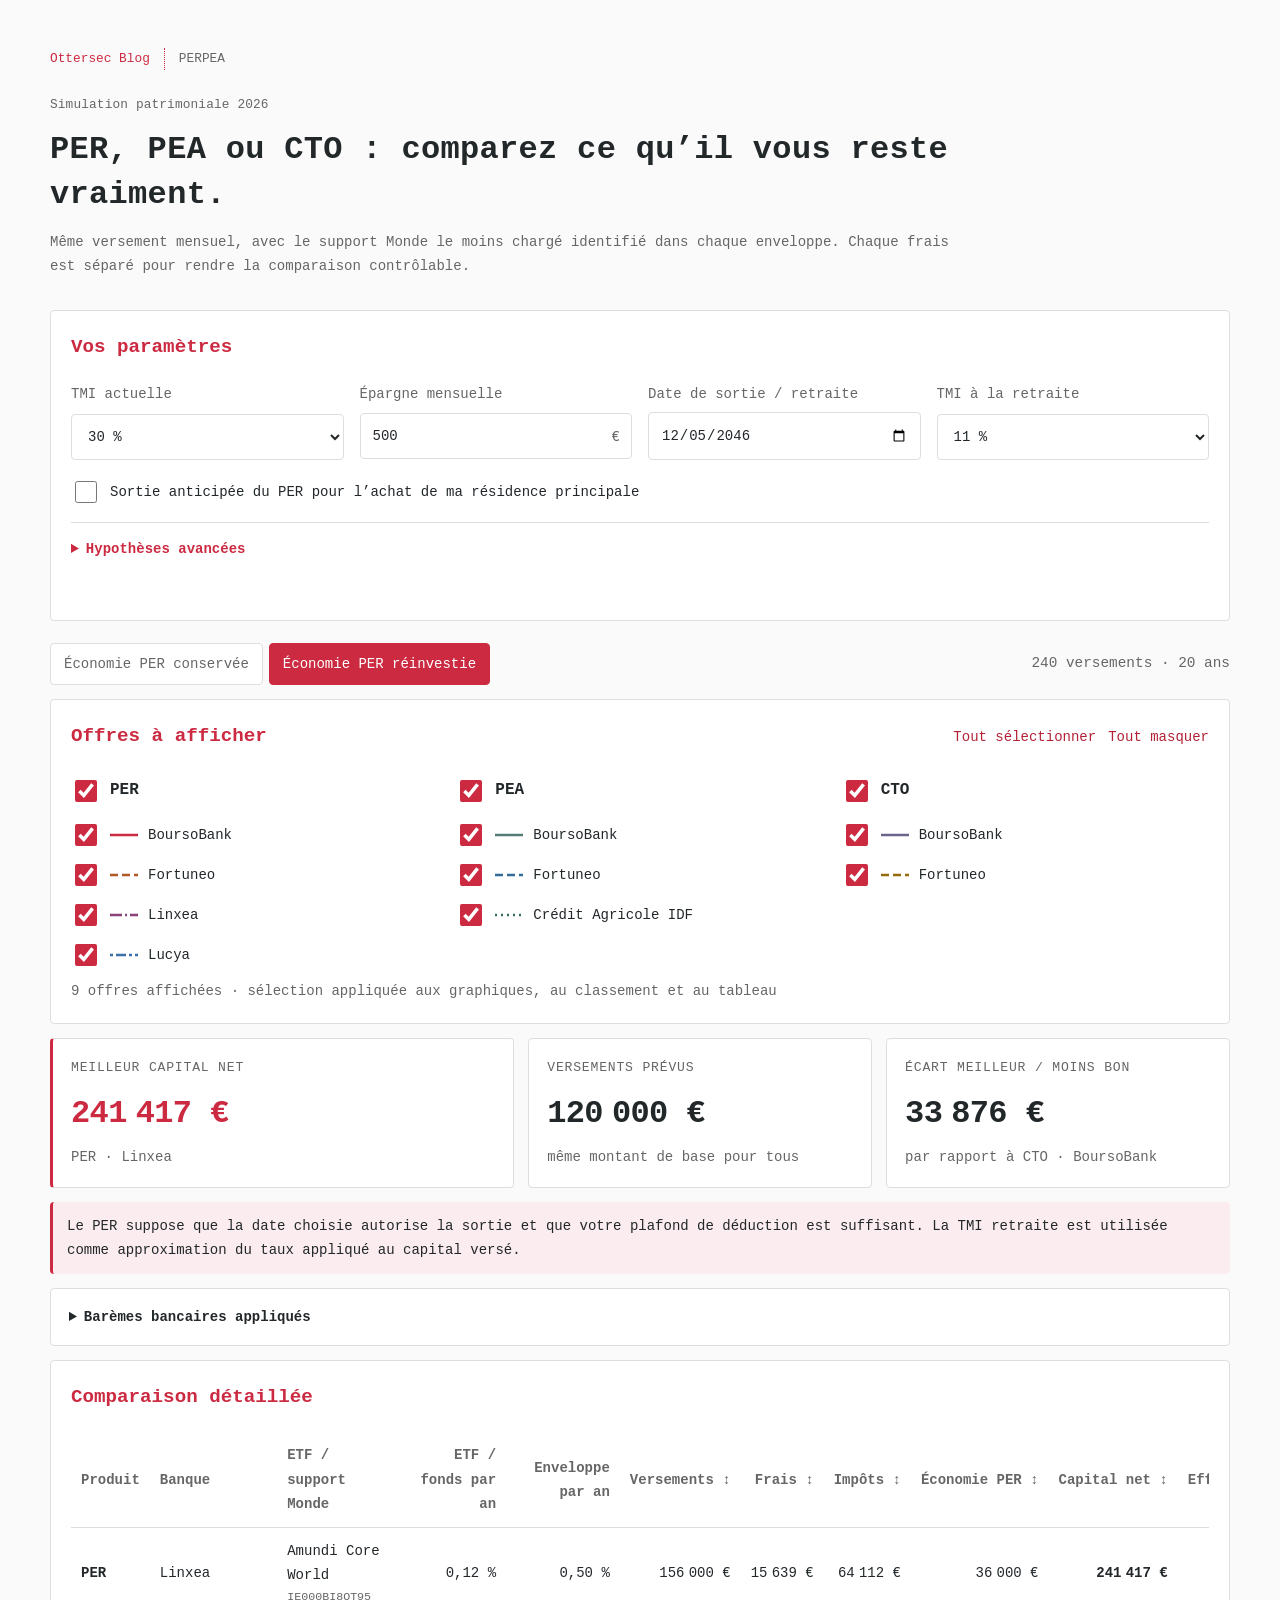
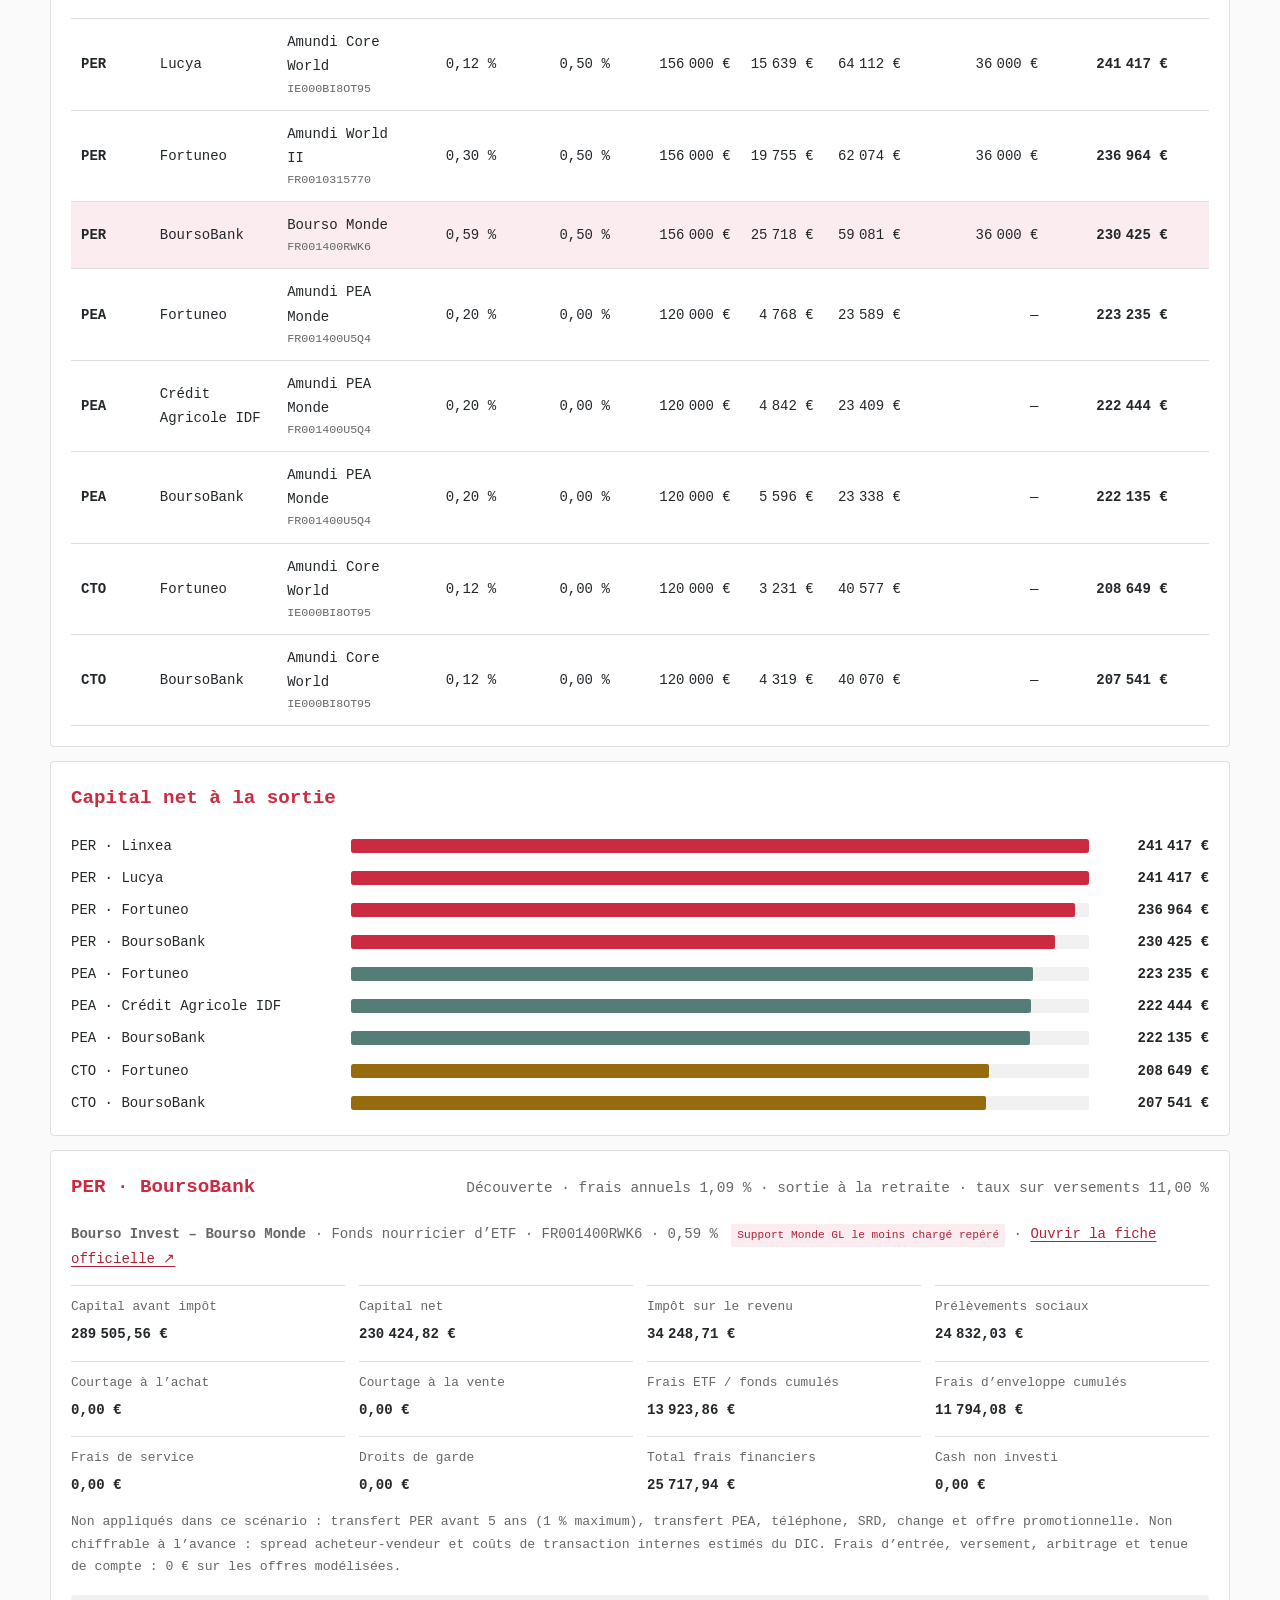
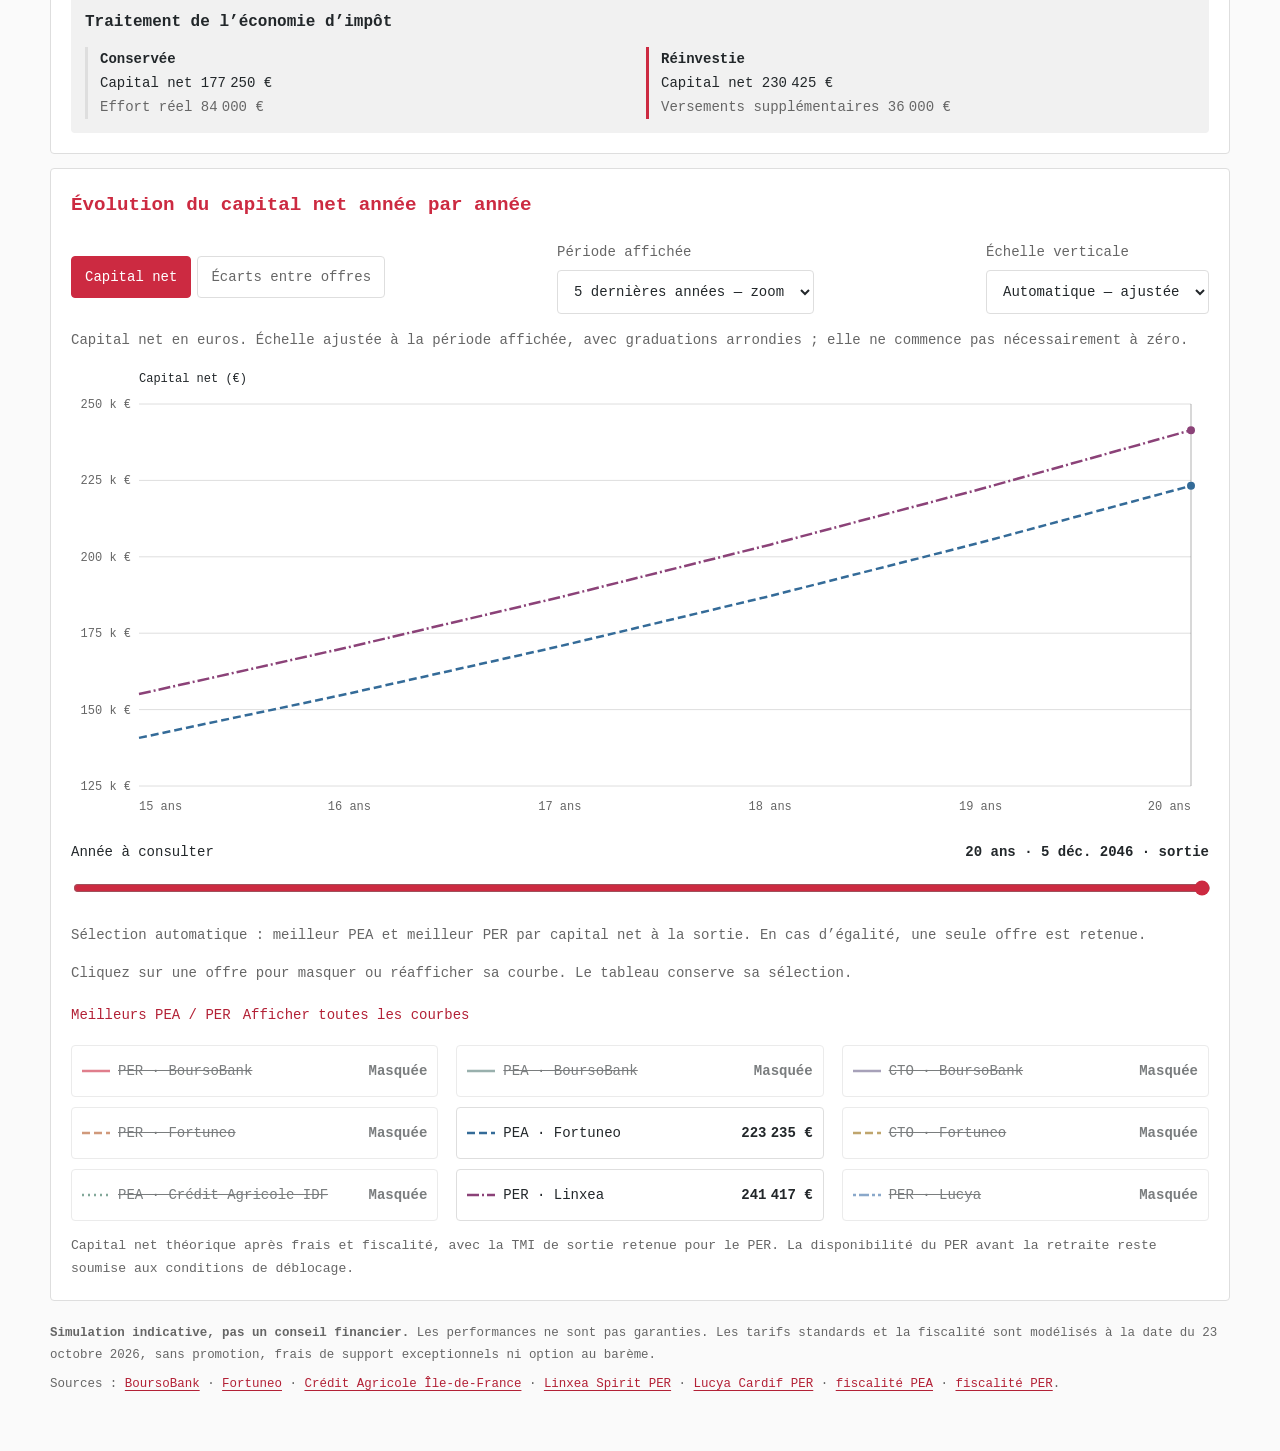
==== commit de8a430a: "Affiche les meilleurs PEA et PER en fin de simulation" ====
--- a/index.html
+++ b/index.html
@@ -322,6 +322,20 @@
       </div>
     </section>
 
+    <section class="chart-section card" aria-labelledby="chart-title">
+      <h2 id="chart-title">Capital net à la sortie</h2>
+      <p id="comparison-empty" class="empty-message" hidden></p>
+      <div id="chart" class="chart" aria-label="Graphique comparatif des solutions étudiées"></div>
+    </section>
+
+    <section id="detail-panel" class="detail card" aria-labelledby="detail-title" aria-live="polite">
+      <div class="detail-head"><h2 id="detail-title">Décomposition</h2><span id="detail-subtitle" class="horizon"></span></div>
+      <p id="detail-fund" class="fund-line"></p>
+      <div id="detail-grid" class="detail-grid"></div>
+      <p id="conditional-fees" class="fee-note"></p>
+      <div id="per-comparison" class="per-comparison" hidden></div>
+    </section>
+
     <section class="chart-section card" aria-labelledby="history-title">
       <h2 id="history-title">Évolution du capital net année par année</h2>
       <div class="history-toolbar">
@@ -330,6 +344,7 @@
           <button type="button" data-history-view="gap" aria-pressed="false">Écarts entre offres</button>
         </div>
         <label><span>Période affichée</span><select id="history-window"><option value="0">Toute la durée</option><option value="5" selected>5 dernières années — zoom</option><option value="10">10 dernières années</option></select></label>
+        <label><span>Échelle verticale</span><select id="history-scale"><option value="auto" selected>Automatique — ajustée</option><option value="zero">À partir de 0 €</option></select></label>
       </div>
       <p id="history-view-note" class="history-description"></p>
       <p id="history-empty" class="empty-message" hidden></p>
@@ -338,24 +353,11 @@
         <label for="history-year"><span>Année à consulter</span><strong id="history-date"></strong></label>
         <input id="history-year" type="range" min="0" max="1" step="1" value="1">
       </div>
-      <div class="history-legend-head"><p class="history-description">Cliquez sur une offre pour masquer ou réafficher sa courbe. Le tableau conserve sa sélection.</p><button type="button" id="history-reset">Afficher toutes les courbes</button></div>
+      <p id="history-selection-note" class="summary-meta" aria-live="polite"></p>
+      <div class="history-legend-head"><p class="history-description">Cliquez sur une offre pour masquer ou réafficher sa courbe. Le tableau conserve sa sélection.</p><div class="selection-actions"><button type="button" id="history-best" aria-pressed="true">Meilleurs PEA / PER</button><button type="button" id="history-reset">Afficher toutes les courbes</button></div></div>
       <div id="history-values" class="history-values" role="group" aria-label="Afficher ou masquer les courbes du graphique"></div>
       <p id="history-overlap" class="history-description" hidden>Des offres ont des montants identiques sur cette période : leurs courbes se superposent.</p>
       <p class="fee-note">Capital net théorique après frais et fiscalité, avec la TMI de sortie retenue pour le PER. La disponibilité du PER avant la retraite reste soumise aux conditions de déblocage.</p>
-    </section>
-
-    <section class="chart-section card" aria-labelledby="chart-title">
-      <h2 id="chart-title">Capital net à la sortie</h2>
-      <p id="comparison-empty" class="empty-message" hidden></p>
-      <div id="chart" class="chart" aria-label="Graphique comparatif des solutions étudiées"></div>
-    </section>
-
-    <section id="detail-panel" class="detail card" aria-labelledby="detail-title" aria-live="polite">
-      <div class="detail-head"><h2 id="detail-title">Décomposition</h2><span id="detail-subtitle" class="horizon"></span></div>
-      <p id="detail-fund" class="fund-line"></p>
-      <div id="detail-grid" class="detail-grid"></div>
-      <p id="conditional-fees" class="fee-note"></p>
-      <div id="per-comparison" class="per-comparison" hidden></div>
     </section>
 
     <footer>
@@ -393,13 +395,12 @@
         { bankKey: 'ca', product: 'PEA' },
         { bankKey: 'linxea', product: 'PER' }, { bankKey: 'lucya', product: 'PER' }
       ]);
-      const state = { taxMode: 'reinvest', sort: 'netCapital', direction: -1, selected: 'PER-bourso', results: [], altPerResults: {}, visible: new Set(VARIANTS.map(v => `${v.product}-${v.bankKey}`)), history: null, historyIndex: null, historyHidden: new Set(), historyView: 'capital', historyWindow: 5 };
+      const state = { taxMode: 'reinvest', sort: 'netCapital', direction: -1, selected: 'PER-bourso', results: [], altPerResults: {}, visible: new Set(VARIANTS.map(v => `${v.product}-${v.bankKey}`)), history: null, historyIndex: null, historyHidden: new Set(), historyAutoBest: true, historyView: 'capital', historyWindow: 5, historyScale: 'auto' };
       const $ = id => document.getElementById(id);
       const fmt = new Intl.NumberFormat('fr-FR', { style: 'currency', currency: 'EUR', maximumFractionDigits: 0 });
       const fmtExact = new Intl.NumberFormat('fr-FR', { style: 'currency', currency: 'EUR', minimumFractionDigits: 2, maximumFractionDigits: 2 });
       const fmtPct = new Intl.NumberFormat('fr-FR', { style: 'percent', minimumFractionDigits: 2, maximumFractionDigits: 2 });
       const fmtDate = new Intl.DateTimeFormat('fr-FR', { day: 'numeric', month: 'short', year: 'numeric' });
-      const fmtAxis = new Intl.NumberFormat('fr-FR', { notation: 'compact', maximumFractionDigits: 1 });
       const seriesColors = { 'PER-bourso': '#cc2a41', 'PER-fortuneo': '#b25625', 'PER-linxea': '#8b4278', 'PER-lucya': '#3e6fa8', 'PEA-bourso': '#567c77', 'PEA-fortuneo': '#346b98', 'PEA-ca': '#327058', 'CTO-bourso': '#6d648b', 'CTO-fortuneo': '#956b0d' };
       const bankDashes = { bourso: '', fortuneo: '8 4', ca: '2 4', linxea: '12 3 2 3', lucya: '3 3 10 3' };
 
@@ -445,15 +446,45 @@
         return { checkpoints, series };
       }
 
+      function selectBestHistoryOffers() {
+        const bestKeys = ['PEA', 'PER'].map(product => state.results
+          .filter(r => r.product === product && state.visible.has(r.key))
+          .sort((a, b) => b.netCapital - a.netCapital)[0]?.key).filter(Boolean);
+        state.historyHidden = new Set(VARIANTS.map(v => `${v.product}-${v.bankKey}`).filter(key => !bestKeys.includes(key)));
+      }
+
+      function niceStep(value) {
+        const power = Math.pow(10, Math.floor(Math.log10(Math.max(value, 1e-9))));
+        const fraction = value / power;
+        return (fraction < 1.5 ? 1 : fraction < 2.25 ? 2 : fraction < 3.5 ? 2.5 : fraction < 7.5 ? 5 : 10) * power;
+      }
+
+      function chartScale(min, max, startAtZero) {
+        const span = Math.max(max - min, Math.abs(max) * .01, 1);
+        const low = startAtZero ? 0 : Math.max(0, min - span * .08);
+        const high = Math.max(1, max + span * .08);
+        const step = niceStep((high - low) / 4);
+        const floor = startAtZero ? 0 : Math.max(0, Math.floor(low / step) * step);
+        const ceiling = Math.max(floor + step, Math.ceil(high / step) * step);
+        const decimals = Math.max(0, -Math.floor(Math.log10(step)) + 1);
+        const ticks = Array.from({length: Math.round((ceiling - floor) / step) + 1}, (_, i) => Number((floor + i * step).toFixed(decimals)));
+        return { floor, ceiling, step, ticks };
+      }
+
       function renderHistory() {
+        if (state.historyAutoBest) selectBestHistoryOffers();
         const candidates = state.results.filter(r => state.visible.has(r.key));
         const rows = candidates.filter(r => !state.historyHidden.has(r.key));
         const gapView = state.historyView === 'gap';
         const empty = !state.history || !rows.length;
+        $('history-best').setAttribute('aria-pressed', String(state.historyAutoBest));
+        $('history-selection-note').textContent = state.historyAutoBest
+          ? 'Sélection automatique : meilleur PEA et meilleur PER par capital net à la sortie. En cas d’égalité, une seule offre est retenue.'
+          : `Sélection personnalisée : ${rows.length} courbe${rows.length > 1 ? 's' : ''} affichée${rows.length > 1 ? 's' : ''}.`;
         document.querySelectorAll('[data-history-view]').forEach(button => button.setAttribute('aria-pressed', String(button.dataset.historyView === state.historyView)));
         $('history-view-note').textContent = gapView
           ? 'Retard en euros sur la meilleure offre visible à chaque date. Une valeur de 0 € correspond à l’offre en tête.'
-          : 'Capital net en euros. L’échelle verticale s’ajuste à la période affichée pour distinguer les offres proches.';
+          : state.historyScale === 'zero' ? 'Capital net en euros. L’échelle verticale commence à zéro.' : 'Capital net en euros. Échelle ajustée à la période affichée, avec graduations arrondies ; elle ne commence pas nécessairement à zéro.';
         document.querySelectorAll('[data-history-toggle]').forEach(button => {
           const result = candidates.find(r => r.key === button.dataset.historyToggle);
           const active = !!result && !state.historyHidden.has(result.key);
@@ -479,27 +510,35 @@
         const bestAtDate = checkpoints.map((_, i) => Math.max(...rows.map(r => series[r.key][i])));
         const values = Object.fromEntries(rows.map(r => [r.key, series[r.key].map((value, i) => gapView ? bestAtDate[i] - value : value)]));
         const width = $('history-plot').clientWidth || 300, height = $('history-plot').clientHeight || 460;
-        const left = 76, right = width - 18, top = 38, bottom = height - 40;
         const plottedValues = rows.flatMap(r => values[r.key].slice(firstIndex));
         const max = Math.max(...plottedValues), min = gapView ? 0 : Math.min(...plottedValues);
-        const span = Math.max(max - min, max * .005, 1);
-        const floor = gapView ? 0 : Math.max(0, min - span * .1);
-        const ceiling = Math.max(max + span * .12, gapView ? 1 : 0);
-        const x = point => left + (point.years - visiblePoints[0].years) / (checkpoints.at(-1).years - visiblePoints[0].years) * (right - left);
+        const { floor, ceiling, step, ticks: yTicks } = chartScale(min, max, gapView || state.historyScale === 'zero');
+        const unit = ceiling >= 1e9 ? 1e9 : ceiling >= 1e6 ? 1e6 : ceiling >= 1e3 ? 1e3 : 1;
+        const precision = Math.min(8, Math.max(0, Math.ceil(-Math.log10(step / unit))) + 1);
+        const axisFormatter = new Intl.NumberFormat('fr-FR', { notation: 'compact', maximumFractionDigits: precision });
+        const axisLabels = yTicks.map(value => `${axisFormatter.format(value)} €`);
+        const left = Math.max(68, Math.max(...axisLabels.map(label => label.length)) * 7.3 + 14), right = width - 18, top = 38, bottom = height - 40;
+        const xYear = years => left + (years - visiblePoints[0].years) / (checkpoints.at(-1).years - visiblePoints[0].years) * (right - left);
+        const x = point => xYear(point.years);
         const y = value => bottom - (value - floor) / (ceiling - floor) * (bottom - top);
-        const tickCount = Math.max(1, Math.min(6, Math.floor((right - left) / 110), visiblePoints.length - 1));
-        const ticks = [...new Set(Array.from({length: tickCount + 1}, (_, i) => firstIndex + Math.round(i * (visiblePoints.length - 1) / tickCount)))];
-        const grid = Array.from({length: 5}, (_, i) => {
-          const value = floor + (ceiling - floor) * i / 4, py = y(value);
-          const label = ceiling - floor < 10 ? value.toLocaleString('fr-FR', {maximumFractionDigits: 2}) : fmtAxis.format(value);
-          return `<line x1="${left}" y1="${py}" x2="${right}" y2="${py}" stroke="var(--line)" /><text x="${left - 8}" y="${py + 4}" text-anchor="end">${label} €</text>`;
+        const yearSpan = checkpoints.at(-1).years - visiblePoints[0].years;
+        const tickCount = Math.max(1, Math.min(6, Math.floor((right - left) / 110)));
+        const yearStep = Math.max(1, niceStep(yearSpan / tickCount));
+        const ticks = [visiblePoints[0].years];
+        for (let year = Math.ceil(visiblePoints[0].years / yearStep) * yearStep; year < checkpoints.at(-1).years; year += yearStep) {
+          if (xYear(year) - xYear(ticks.at(-1)) >= 100 && xYear(checkpoints.at(-1).years) - xYear(year) >= 100) ticks.push(year);
+        }
+        ticks.push(checkpoints.at(-1).years);
+        const grid = yTicks.map((value, i) => {
+          const py = y(value);
+          return `<line x1="${left}" y1="${py}" x2="${right}" y2="${py}" stroke="var(--line)" /><text data-y-tick="${value}" x="${left - 8}" y="${py + 4}" text-anchor="end">${axisLabels[i]}</text>`;
         }).join('');
-        const axis = ticks.map(i => `<text x="${x(checkpoints[i])}" y="${bottom + 24}" text-anchor="${i === firstIndex ? 'start' : i === checkpoints.length - 1 ? 'end' : 'middle'}">${checkpoints[i].years.toLocaleString('fr-FR', {maximumFractionDigits: 1})} ${checkpoints[i].years <= 1 ? 'an' : 'ans'}</text>`).join('');
+        const axis = ticks.map((years, i) => `<text data-x-tick="${years}" x="${xYear(years)}" y="${bottom + 24}" text-anchor="${i === 0 ? 'start' : i === ticks.length - 1 ? 'end' : 'middle'}">${yearSpan < 1 ? i === 0 ? 'Départ' : 'Sortie' : `${years.toLocaleString('fr-FR', {maximumFractionDigits: 1})} ${years <= 1 ? 'an' : 'ans'}`}</text>`).join('');
         const lines = rows.map(r => `<path data-series-key="${r.key}" d="${values[r.key].slice(firstIndex).map((value, i) => `${i ? 'L' : 'M'}${x(visiblePoints[i]).toFixed(2)},${y(value).toFixed(2)}`).join(' ')}" fill="none" stroke="${seriesColors[r.key]}" stroke-width="2.5" stroke-dasharray="${bankDashes[r.bankKey]}"><title>${r.product} · ${r.bank}</title></path>`).join('');
         const cursor = `<line x1="${x(checkpoints[index])}" y1="${top}" x2="${x(checkpoints[index])}" y2="${bottom}" stroke="var(--muted)" opacity=".5" />`;
         const dots = rows.map(r => `<circle cx="${x(checkpoints[index])}" cy="${y(values[r.key][index])}" r="4" fill="${seriesColors[r.key]}"><title>${r.product} · ${r.bank} : ${fmt.format(values[r.key][index])}</title></circle>`).join('');
         const measureLabel = gapView ? 'Écart au meilleur (€)' : 'Capital net (€)';
-        $('history-plot').innerHTML = `<svg viewBox="0 0 ${width} ${height}" data-view="${state.historyView}" data-first-year="${visiblePoints[0].years}" role="img" aria-labelledby="history-svg-title history-svg-desc" style="font:12px var(--font-mono);fill:var(--muted)"><title id="history-svg-title">${measureLabel}</title><desc id="history-svg-desc">${rows.length} courbes visibles. Période : de ${visiblePoints[0].years} à ${checkpoints.at(-1).years.toLocaleString('fr-FR', {maximumFractionDigits: 1})} ans. Le curseur Année à consulter donne les valeurs exactes.</desc><text x="${left}" y="16" fill="var(--text)">${measureLabel}</text>${grid}${axis}${lines}${cursor}${dots}</svg>`;
+        $('history-plot').innerHTML = `<svg viewBox="0 0 ${width} ${height}" data-view="${state.historyView}" data-first-year="${visiblePoints[0].years}" data-y-min="${floor}" data-y-max="${ceiling}" data-y-step="${step}" role="img" aria-labelledby="history-svg-title history-svg-desc" style="font:12px var(--font-mono);fill:var(--muted)"><title id="history-svg-title">${measureLabel}</title><desc id="history-svg-desc">${rows.length} courbes visibles. Période : de ${visiblePoints[0].years} à ${checkpoints.at(-1).years.toLocaleString('fr-FR', {maximumFractionDigits: 1})} ans. Le curseur Année à consulter donne les valeurs exactes.</desc><text x="${left}" y="16" fill="var(--text)">${measureLabel}</text>${grid}${axis}${lines}${cursor}${dots}</svg>`;
         $('history-year').min = firstIndex;
         $('history-year').max = checkpoints.length - 1;
         $('history-year').value = index;
@@ -789,12 +828,15 @@
         const button = e.target.closest('[data-history-toggle]');
         if (!button) return;
         const key = button.dataset.historyToggle;
+        state.historyAutoBest = false;
         if (state.historyHidden.has(key)) state.historyHidden.delete(key); else state.historyHidden.add(key);
         renderHistory();
       });
-      $('history-reset').addEventListener('click', () => { state.historyHidden.clear(); renderHistory(); });
+      $('history-reset').addEventListener('click', () => { state.historyAutoBest = false; state.historyHidden.clear(); renderHistory(); });
+      $('history-best').addEventListener('click', () => { state.historyAutoBest = true; renderHistory(); });
       document.querySelectorAll('[data-history-view]').forEach(button => button.addEventListener('click', () => { state.historyView = button.dataset.historyView; renderHistory(); }));
       $('history-window').addEventListener('change', e => { state.historyWindow = Number(e.target.value); renderHistory(); });
+      $('history-scale').addEventListener('change', e => { state.historyScale = e.target.value; renderHistory(); });
       window.addEventListener('resize', renderHistory);
       document.querySelectorAll('[data-tax-mode]').forEach(btn => btn.addEventListener('click', () => {
         state.taxMode = btn.dataset.taxMode;
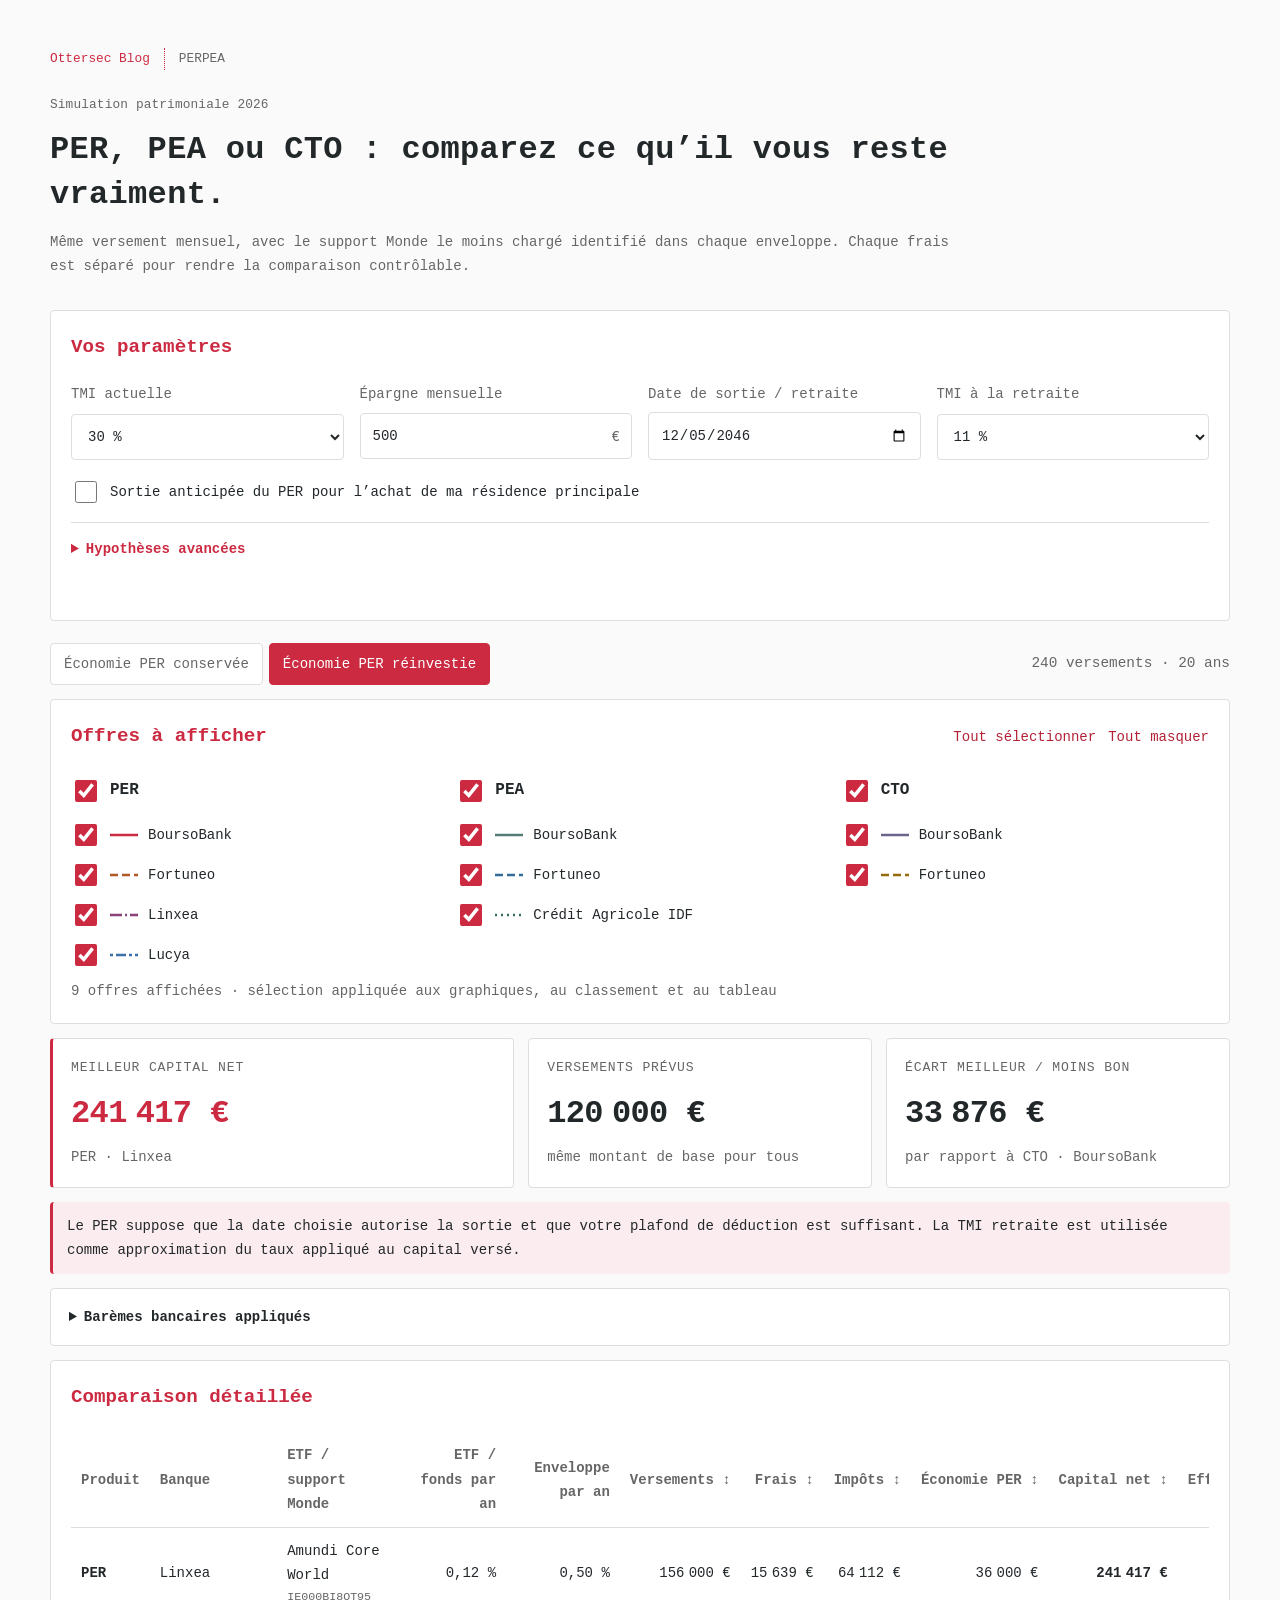
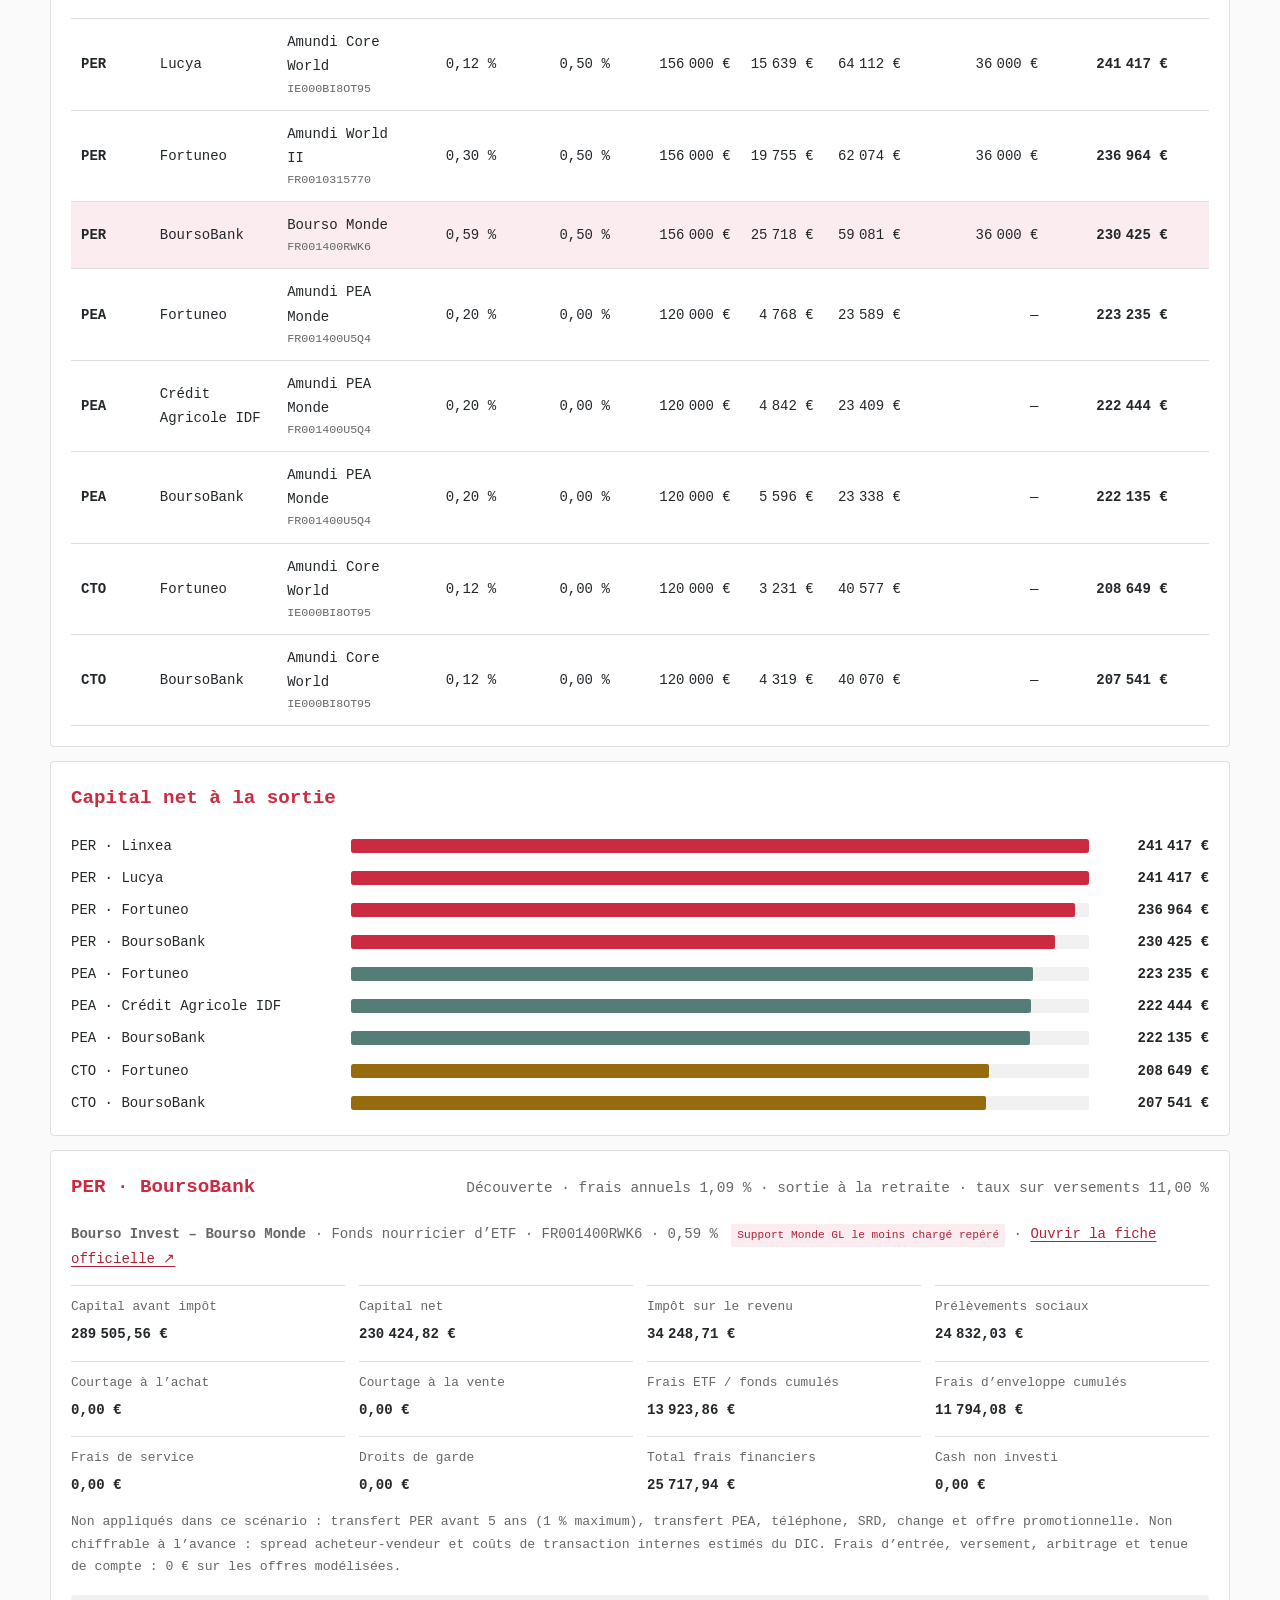
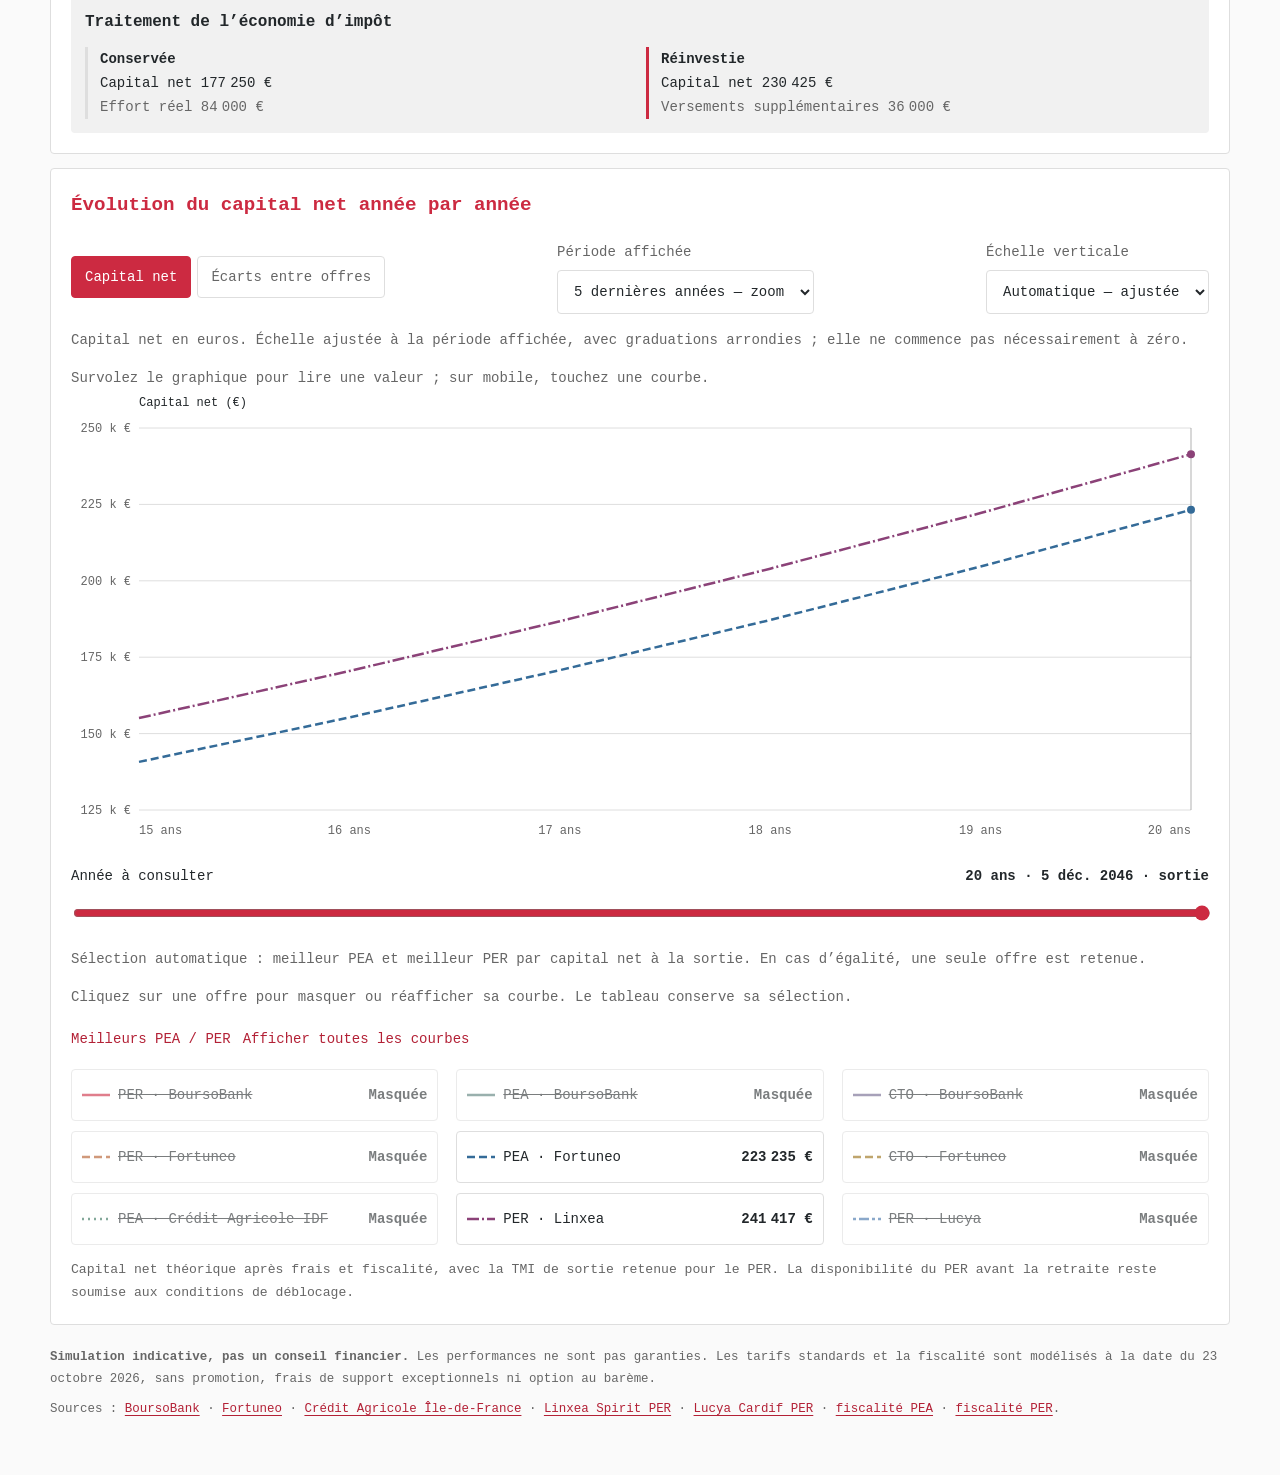
==== commit ddf14fe0: "Affiche les montants au survol des courbes" ====
--- a/index.html
+++ b/index.html
@@ -132,8 +132,14 @@
     .selection legend .check-option { font-size: 1rem; }
     .line-swatch { width: 28px; height: 10px; flex-shrink: 0; }
     .history-description, .empty-message { color: var(--muted); font-size: .875rem; }
+    .history-frame { position: relative; }
     .history-plot { width: 100%; height: 460px; }
     .history-plot svg { display: block; width: 100%; height: 100%; }
+    .history-tooltip { position: absolute; z-index: 2; width: max-content; max-width: calc(100% - 16px); padding: 12px 14px; border: 1px solid var(--line); border-left: 3px solid var(--brand); border-radius: var(--radius); background: var(--surface); color: var(--text); pointer-events: none; font-size: .8rem; line-height: 1.6; overflow-wrap: anywhere; }
+    .history-tooltip-date, .history-tooltip-label { color: var(--muted); }
+    .history-tooltip-name { display: block; margin: 4px 0; }
+    .history-tooltip-amount { display: block; font-size: 1rem; font-variant-numeric: tabular-nums; }
+    .history-tooltip-net { margin-top: 6px; }
     .history-toolbar { display: flex; align-items: center; justify-content: space-between; flex-wrap: wrap; gap: 14px; margin-bottom: 14px; }
     .history-toolbar label { min-width: 190px; }
     .history-legend-head { display: flex; flex-wrap: wrap; align-items: baseline; justify-content: space-between; gap: 10px; margin-top: 14px; }
@@ -347,8 +353,18 @@
         <label><span>Échelle verticale</span><select id="history-scale"><option value="auto" selected>Automatique — ajustée</option><option value="zero">À partir de 0 €</option></select></label>
       </div>
       <p id="history-view-note" class="history-description"></p>
+      <p class="summary-meta">Survolez le graphique pour lire une valeur ; sur mobile, touchez une courbe.</p>
       <p id="history-empty" class="empty-message" hidden></p>
-      <div id="history-plot" class="history-plot"></div>
+      <div id="history-frame" class="history-frame">
+        <div id="history-plot" class="history-plot"></div>
+        <div id="history-tooltip" class="history-tooltip" role="tooltip" hidden>
+          <div id="history-tooltip-date" class="history-tooltip-date"></div>
+          <strong id="history-tooltip-name" class="history-tooltip-name"></strong>
+          <div id="history-tooltip-label" class="history-tooltip-label">Capital net</div>
+          <strong id="history-tooltip-amount" class="history-tooltip-amount"></strong>
+          <div id="history-tooltip-net-row" class="history-tooltip-net" hidden>Capital net : <span id="history-tooltip-net"></span></div>
+        </div>
+      </div>
       <div id="history-inspector" class="history-inspector">
         <label for="history-year"><span>Année à consulter</span><strong id="history-date"></strong></label>
         <input id="history-year" type="range" min="0" max="1" step="1" value="1">
@@ -395,7 +411,7 @@
         { bankKey: 'ca', product: 'PEA' },
         { bankKey: 'linxea', product: 'PER' }, { bankKey: 'lucya', product: 'PER' }
       ]);
-      const state = { taxMode: 'reinvest', sort: 'netCapital', direction: -1, selected: 'PER-bourso', results: [], altPerResults: {}, visible: new Set(VARIANTS.map(v => `${v.product}-${v.bankKey}`)), history: null, historyIndex: null, historyHidden: new Set(), historyAutoBest: true, historyView: 'capital', historyWindow: 5, historyScale: 'auto' };
+      const state = { taxMode: 'reinvest', sort: 'netCapital', direction: -1, selected: 'PER-bourso', results: [], altPerResults: {}, visible: new Set(VARIANTS.map(v => `${v.product}-${v.bankKey}`)), history: null, historyIndex: null, historyHidden: new Set(), historyAutoBest: true, historyView: 'capital', historyWindow: 5, historyScale: 'auto', historyPlot: null, historyTooltipPinned: false };
       const $ = id => document.getElementById(id);
       const fmt = new Intl.NumberFormat('fr-FR', { style: 'currency', currency: 'EUR', maximumFractionDigits: 0 });
       const fmtExact = new Intl.NumberFormat('fr-FR', { style: 'currency', currency: 'EUR', minimumFractionDigits: 2, maximumFractionDigits: 2 });
@@ -471,7 +487,78 @@
         return { floor, ceiling, step, ticks };
       }
 
+      function updateHistoryInspection(index) {
+        const model = state.historyPlot;
+        if (!model) return;
+        const { checkpoints, values, x, y } = model;
+        state.historyIndex = index;
+        $('history-year').value = index;
+        const pointLabel = `${index === 0 ? 'Départ' : `${checkpoints[index].years.toLocaleString('fr-FR', {maximumFractionDigits: 1})} ${checkpoints[index].years <= 1 ? 'an' : 'ans'}`} · ${fmtDate.format(checkpoints[index].date)}${index === checkpoints.length - 1 ? ' · sortie' : ''}`;
+        $('history-date').textContent = pointLabel;
+        $('history-year').setAttribute('aria-valuetext', pointLabel);
+        const cursor = $('history-cursor');
+        cursor.setAttribute('x1', x(checkpoints[index])); cursor.setAttribute('x2', x(checkpoints[index]));
+        document.querySelectorAll('[data-history-point]').forEach(dot => {
+          const key = dot.dataset.historyPoint;
+          dot.setAttribute('cx', x(checkpoints[index])); dot.setAttribute('cy', y(values[key][index]));
+          dot.setAttribute('r', 4); dot.setAttribute('fill', seriesColors[key]); dot.removeAttribute('stroke');
+        });
+        document.querySelectorAll('[data-history-toggle]').forEach(button => {
+          if (values[button.dataset.historyToggle]) button.querySelector('strong').textContent = fmt.format(values[button.dataset.historyToggle][index]);
+        });
+      }
+
+      function hideHistoryTooltip() {
+        $('history-tooltip').hidden = true;
+        state.historyTooltipPinned = false;
+        $('history-plot').removeAttribute('data-hover-key');
+        document.querySelectorAll('[data-history-point]').forEach(dot => {
+          dot.setAttribute('r', 4); dot.setAttribute('fill', seriesColors[dot.dataset.historyPoint]); dot.removeAttribute('stroke');
+        });
+      }
+
+      function showHistoryTooltip(event) {
+        const model = state.historyPlot;
+        if (!model) return;
+        const rect = $('history-plot').getBoundingClientRect();
+        const px = (event.clientX - rect.left) * model.width / rect.width;
+        const py = (event.clientY - rect.top) * model.height / rect.height;
+        if (px < model.left - 6 || px > model.right + 6 || py < model.top - 6 || py > model.bottom + 6) { hideHistoryTooltip(); return; }
+        const { checkpoints, values, series, rows, x, y } = model;
+        let index = model.firstIndex;
+        for (let i = index + 1; i < checkpoints.length; i++) {
+          if (Math.abs(x(checkpoints[i]) - px) < Math.abs(x(checkpoints[index]) - px)) index = i;
+        }
+        let upper = model.firstIndex + 1;
+        while (upper < checkpoints.length - 1 && x(checkpoints[upper]) < px) upper++;
+        const lower = upper - 1;
+        const fraction = Math.max(0, Math.min(1, (px - x(checkpoints[lower])) / (x(checkpoints[upper]) - x(checkpoints[lower]))));
+        const distance = row => Math.abs(py - (y(values[row.key][lower]) + fraction * (y(values[row.key][upper]) - y(values[row.key][lower]))));
+        const nearest = rows.reduce((best, row) => distance(row) < distance(best) ? row : best);
+        updateHistoryInspection(index);
+        $('history-tooltip-date').textContent = $('history-date').textContent;
+        $('history-tooltip-name').textContent = `${nearest.product} · ${nearest.bank}`;
+        $('history-tooltip-label').textContent = model.gapView ? 'Écart au meilleur' : 'Capital net';
+        $('history-tooltip-amount').textContent = fmtExact.format(values[nearest.key][index]);
+        $('history-tooltip-net-row').hidden = !model.gapView;
+        $('history-tooltip-net').textContent = fmtExact.format(series[nearest.key][index]);
+        $('history-plot').dataset.hoverKey = nearest.key;
+        const dot = Array.from(document.querySelectorAll('[data-history-point]')).find(point => point.dataset.historyPoint === nearest.key);
+        dot.setAttribute('r', 6); dot.setAttribute('fill', 'var(--surface)'); dot.setAttribute('stroke', seriesColors[nearest.key]); dot.setAttribute('stroke-width', 2.5);
+        const tooltip = $('history-tooltip');
+        tooltip.style.borderLeftColor = seriesColors[nearest.key];
+        tooltip.hidden = false;
+        const tooltipX = event.clientX - rect.left, tooltipY = event.clientY - rect.top;
+        let left = tooltipX + 14, top = tooltipY - tooltip.offsetHeight - 14;
+        if (left + tooltip.offsetWidth > rect.width - 8) left = tooltipX - tooltip.offsetWidth - 14;
+        if (top < 8) top = tooltipY + 14;
+        tooltip.style.left = `${Math.max(8, Math.min(left, rect.width - tooltip.offsetWidth - 8))}px`;
+        tooltip.style.top = `${Math.max(8, Math.min(top, rect.height - tooltip.offsetHeight - 8))}px`;
+      }
+
       function renderHistory() {
+        hideHistoryTooltip();
+        state.historyPlot = null;
         if (state.historyAutoBest) selectBestHistoryOffers();
         const candidates = state.results.filter(r => state.visible.has(r.key));
         const rows = candidates.filter(r => !state.historyHidden.has(r.key));
@@ -534,20 +621,15 @@
           return `<line x1="${left}" y1="${py}" x2="${right}" y2="${py}" stroke="var(--line)" /><text data-y-tick="${value}" x="${left - 8}" y="${py + 4}" text-anchor="end">${axisLabels[i]}</text>`;
         }).join('');
         const axis = ticks.map((years, i) => `<text data-x-tick="${years}" x="${xYear(years)}" y="${bottom + 24}" text-anchor="${i === 0 ? 'start' : i === ticks.length - 1 ? 'end' : 'middle'}">${yearSpan < 1 ? i === 0 ? 'Départ' : 'Sortie' : `${years.toLocaleString('fr-FR', {maximumFractionDigits: 1})} ${years <= 1 ? 'an' : 'ans'}`}</text>`).join('');
-        const lines = rows.map(r => `<path data-series-key="${r.key}" d="${values[r.key].slice(firstIndex).map((value, i) => `${i ? 'L' : 'M'}${x(visiblePoints[i]).toFixed(2)},${y(value).toFixed(2)}`).join(' ')}" fill="none" stroke="${seriesColors[r.key]}" stroke-width="2.5" stroke-dasharray="${bankDashes[r.bankKey]}"><title>${r.product} · ${r.bank}</title></path>`).join('');
-        const cursor = `<line x1="${x(checkpoints[index])}" y1="${top}" x2="${x(checkpoints[index])}" y2="${bottom}" stroke="var(--muted)" opacity=".5" />`;
-        const dots = rows.map(r => `<circle cx="${x(checkpoints[index])}" cy="${y(values[r.key][index])}" r="4" fill="${seriesColors[r.key]}"><title>${r.product} · ${r.bank} : ${fmt.format(values[r.key][index])}</title></circle>`).join('');
+        const lines = rows.map(r => `<path data-series-key="${r.key}" d="${values[r.key].slice(firstIndex).map((value, i) => `${i ? 'L' : 'M'}${x(visiblePoints[i]).toFixed(2)},${y(value).toFixed(2)}`).join(' ')}" fill="none" stroke="${seriesColors[r.key]}" stroke-width="2.5" stroke-dasharray="${bankDashes[r.bankKey]}" aria-label="${r.product} · ${r.bank}" />`).join('');
+        const cursor = `<line id="history-cursor" x1="${x(checkpoints[index])}" y1="${top}" x2="${x(checkpoints[index])}" y2="${bottom}" stroke="var(--muted)" opacity=".5" pointer-events="none" />`;
+        const dots = rows.map(r => `<circle data-history-point="${r.key}" cx="${x(checkpoints[index])}" cy="${y(values[r.key][index])}" r="4" fill="${seriesColors[r.key]}" pointer-events="none" />`).join('');
         const measureLabel = gapView ? 'Écart au meilleur (€)' : 'Capital net (€)';
         $('history-plot').innerHTML = `<svg viewBox="0 0 ${width} ${height}" data-view="${state.historyView}" data-first-year="${visiblePoints[0].years}" data-y-min="${floor}" data-y-max="${ceiling}" data-y-step="${step}" role="img" aria-labelledby="history-svg-title history-svg-desc" style="font:12px var(--font-mono);fill:var(--muted)"><title id="history-svg-title">${measureLabel}</title><desc id="history-svg-desc">${rows.length} courbes visibles. Période : de ${visiblePoints[0].years} à ${checkpoints.at(-1).years.toLocaleString('fr-FR', {maximumFractionDigits: 1})} ans. Le curseur Année à consulter donne les valeurs exactes.</desc><text x="${left}" y="16" fill="var(--text)">${measureLabel}</text>${grid}${axis}${lines}${cursor}${dots}</svg>`;
         $('history-year').min = firstIndex;
         $('history-year').max = checkpoints.length - 1;
-        $('history-year').value = index;
-        const pointLabel = `${index === 0 ? 'Départ' : `${checkpoints[index].years.toLocaleString('fr-FR', {maximumFractionDigits: 1})} ${checkpoints[index].years <= 1 ? 'an' : 'ans'}`} · ${fmtDate.format(checkpoints[index].date)}${index === checkpoints.length - 1 ? ' · sortie' : ''}`;
-        $('history-date').textContent = pointLabel;
-        $('history-year').setAttribute('aria-valuetext', pointLabel);
-        document.querySelectorAll('[data-history-toggle]').forEach(button => {
-          if (values[button.dataset.historyToggle]) button.querySelector('strong').textContent = fmt.format(values[button.dataset.historyToggle][index]);
-        });
+        state.historyPlot = { checkpoints, series, values, rows, firstIndex, width, height, left, right, top, bottom, x, y, gapView };
+        updateHistoryInspection(index);
         const overlap = rows.some((r, i) => rows.slice(i + 1).some(other => series[r.key].slice(firstIndex).every((value, j) => Math.abs(value - series[other.key][firstIndex + j]) < .005)));
         $('history-overlap').hidden = !overlap;
       }
@@ -824,6 +906,12 @@
         render();
       }));
       $('history-year').addEventListener('input', e => { state.historyIndex = Number(e.target.value); renderHistory(); });
+      $('history-plot').addEventListener('pointermove', event => { if (event.pointerType !== 'touch') showHistoryTooltip(event); });
+      $('history-plot').addEventListener('pointerdown', event => { showHistoryTooltip(event); state.historyTooltipPinned = event.pointerType === 'touch' && !$('history-tooltip').hidden; });
+      $('history-plot').addEventListener('pointerleave', () => { if (!state.historyTooltipPinned) hideHistoryTooltip(); });
+      $('history-plot').addEventListener('pointercancel', hideHistoryTooltip);
+      document.addEventListener('pointerdown', event => { if (!event.target.closest('#history-plot')) hideHistoryTooltip(); });
+      document.addEventListener('keydown', event => { if (event.key === 'Escape') hideHistoryTooltip(); });
       $('history-values').addEventListener('click', e => {
         const button = e.target.closest('[data-history-toggle]');
         if (!button) return;
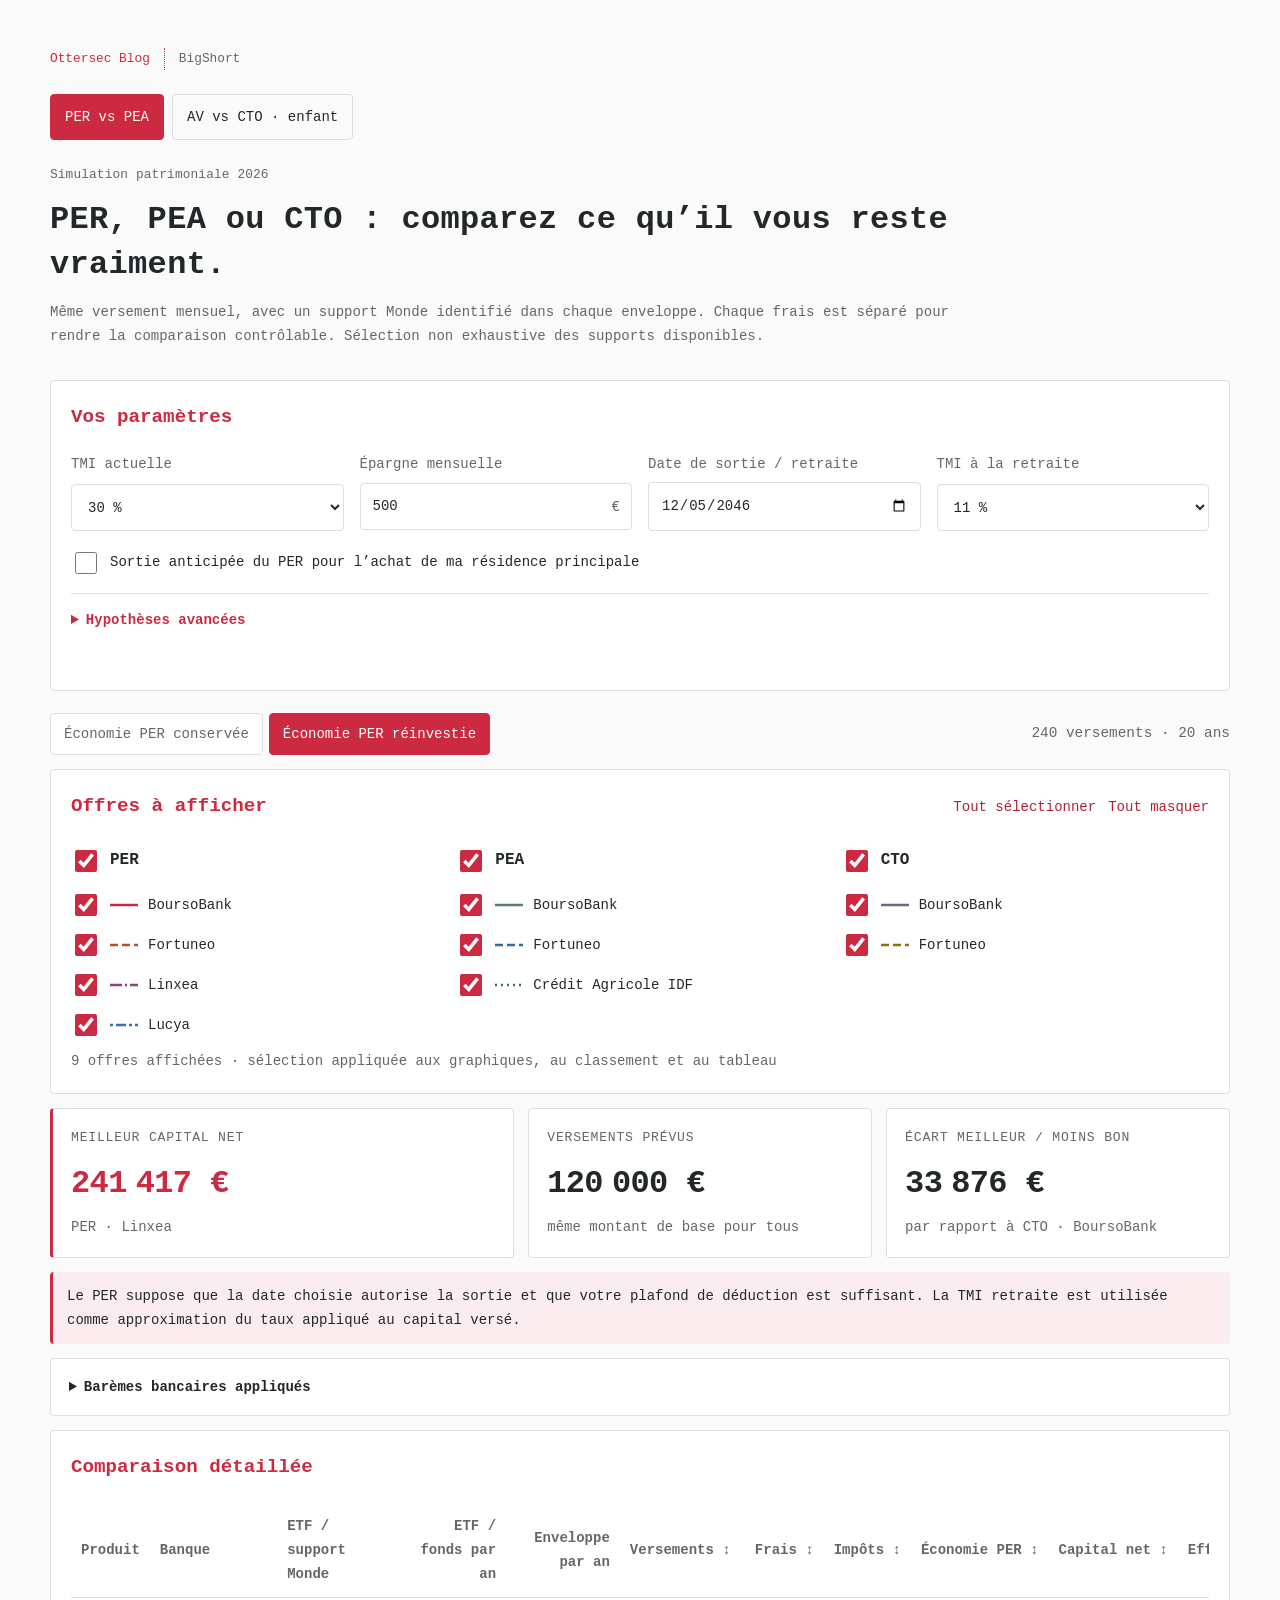
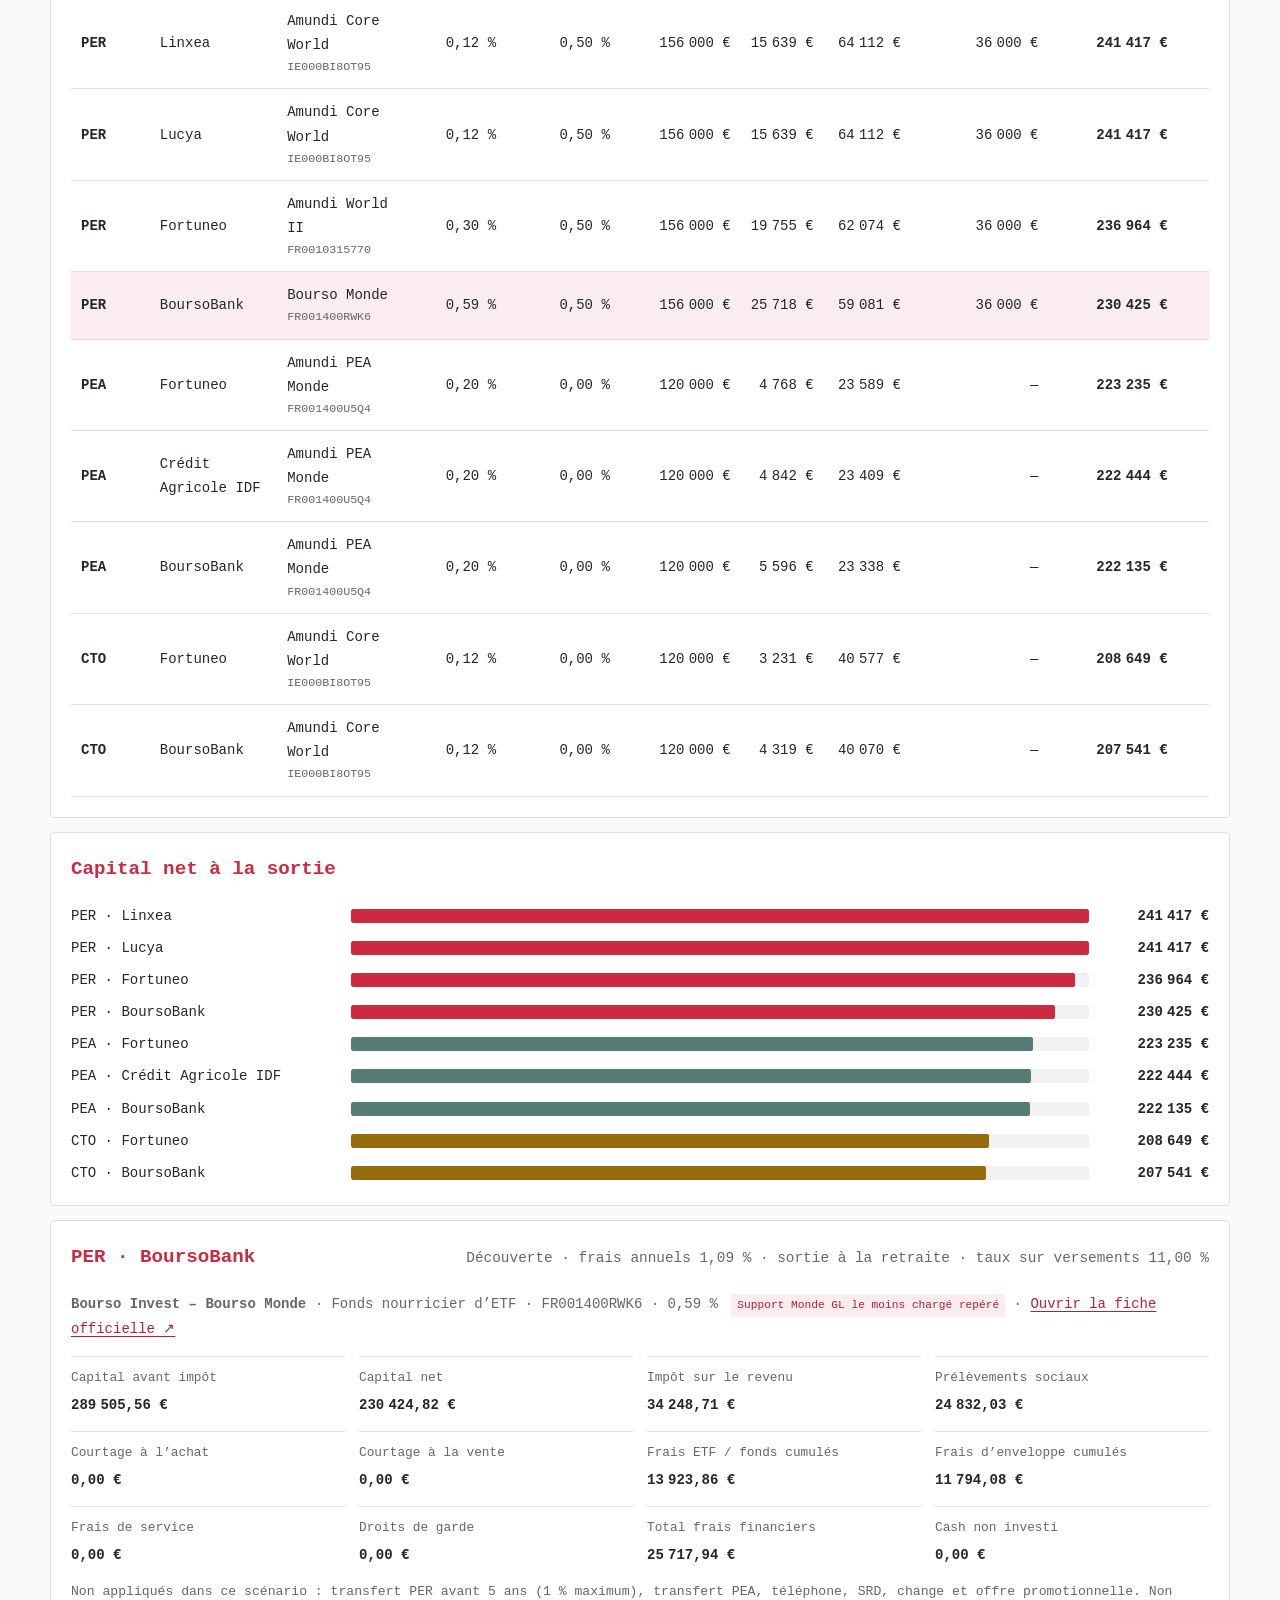
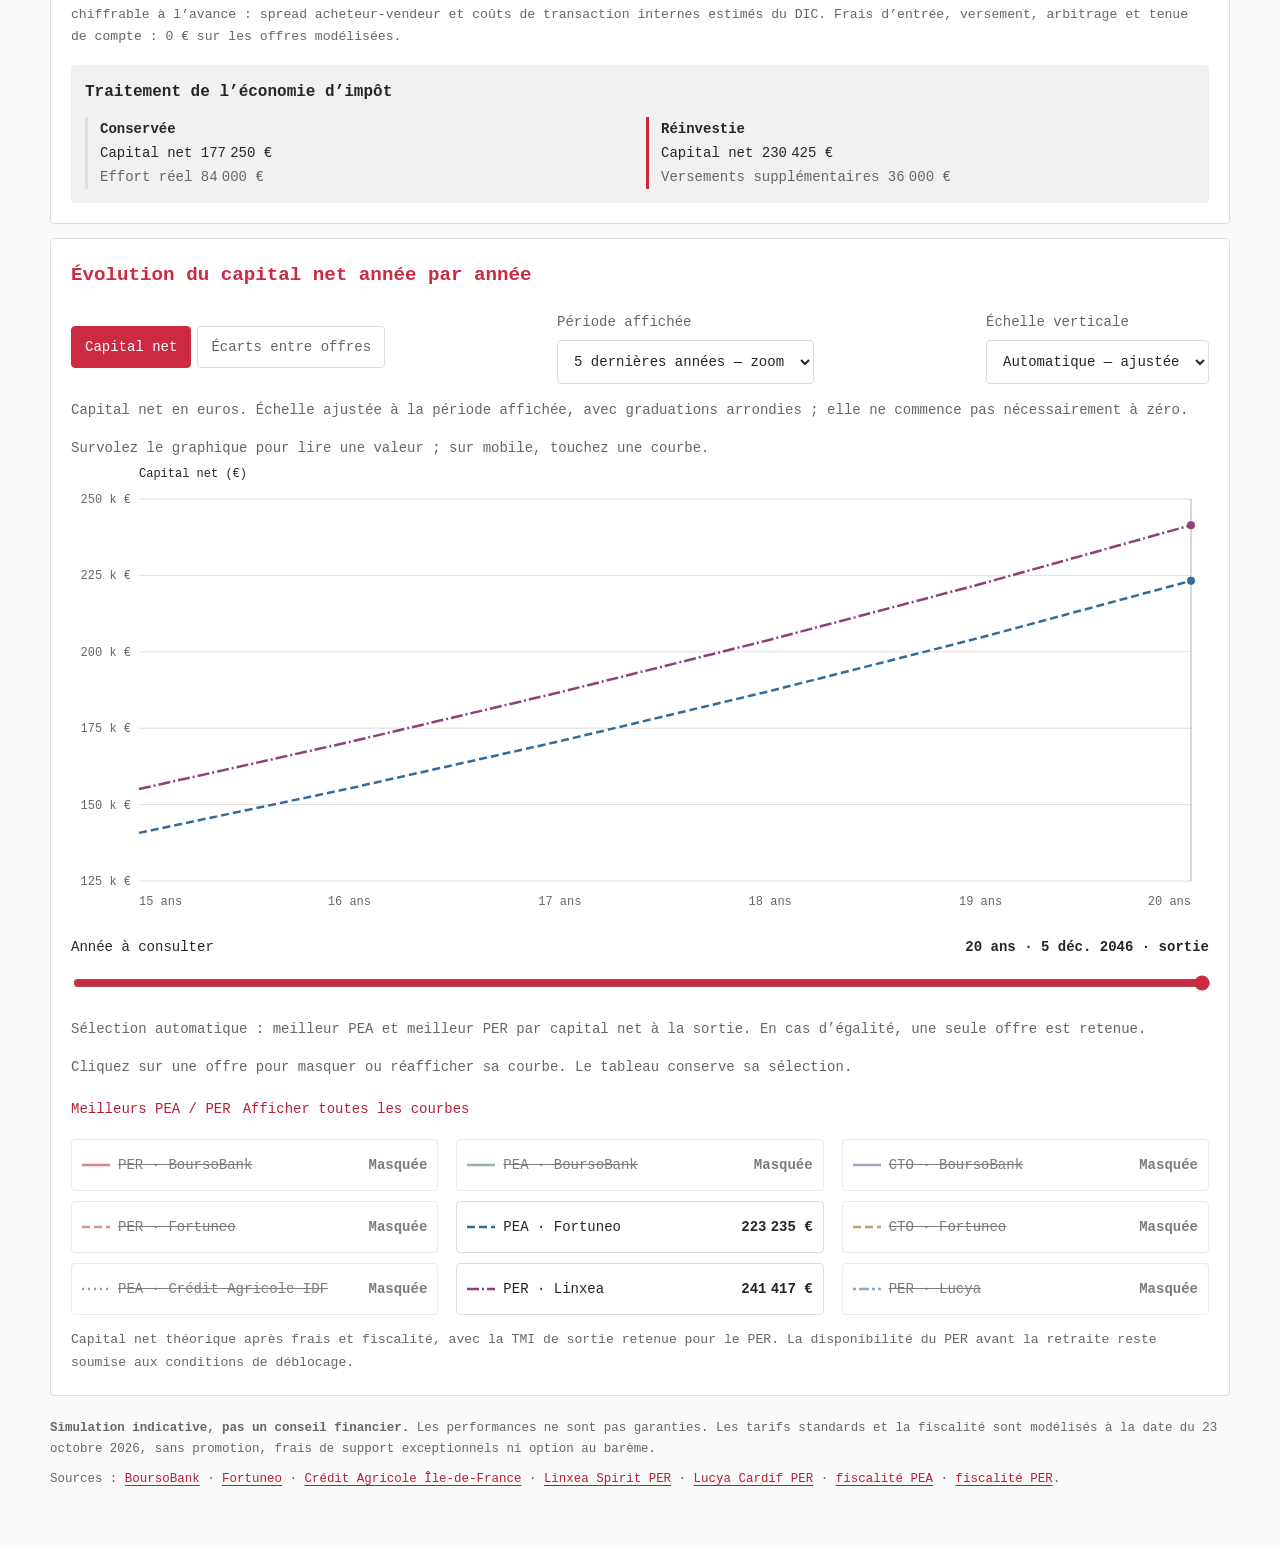
==== commit e0f6fc1d: "Renomme en BigShort et ajoute le comparateur AV CTO enfant" ====
--- a/index.html
+++ b/index.html
@@ -3,8 +3,8 @@
 <head>
   <meta charset="utf-8">
   <meta name="viewport" content="width=device-width, initial-scale=1">
-  <title>Comparateur PER, PEA et CTO</title>
-  <meta name="description" content="Simulation comparative PER, PEA et CTO chez BoursoBank, Fortuneo et Crédit Agricole Île-de-France.">
+  <title>BigShort — PER vs PEA</title>
+  <meta name="description" content="BigShort : comparez PER, PEA et CTO, ou assurance-vie et CTO pour un enfant, après frais et fiscalité.">
   <meta name="theme-color" content="#fafafa">
   <link rel="icon" href="data:,">
   <style>
@@ -61,6 +61,10 @@
     .site-nav a { padding-right: 14px; border-right: 1px dotted var(--brand); color: var(--brand); text-decoration: none; }
     .site-nav a:hover { text-decoration: underline; }
     .site-nav span { color: var(--muted); }
+    .tool-nav { display: flex; flex-wrap: wrap; gap: 8px; margin-bottom: 12px; }
+    .tool-nav a { padding: 10px 14px; border: 1px solid var(--line); border-radius: var(--radius); color: var(--text); text-decoration: none; }
+    .tool-nav a[aria-current="page"] { background: var(--brand); border-color: var(--brand); color: #fff; }
+    .tool-nav a:hover { border-color: var(--brand); }
     h1, h2, h3, p { margin-top: 0; }
     h1 { max-width: 1000px; margin-bottom: 0; font-size: clamp(1.4rem, 3.5vw, 2rem); line-height: 1.4; letter-spacing: .01em; }
     h2 { margin-bottom: 18px; color: var(--brand); font-size: 1.2rem; }
@@ -215,10 +219,11 @@
 <body>
   <main class="shell">
     <header>
-      <nav class="site-nav" aria-label="Navigation du site"><a href="https://sneakyottersec.github.io/">Ottersec Blog</a><span>PERPEA</span></nav>
+      <nav class="site-nav" aria-label="Navigation du site"><a href="https://sneakyottersec.github.io/">Ottersec Blog</a><span>BigShort</span></nav>
+      <nav class="tool-nav" aria-label="Simulateurs BigShort"><a href="./" aria-current="page">PER vs PEA</a><a href="enfant.html">AV vs CTO · enfant</a></nav>
       <div class="eyebrow">Simulation patrimoniale 2026</div>
       <h1>PER, PEA ou CTO&nbsp;: comparez ce qu’il vous reste vraiment.</h1>
-      <p class="lede">Même versement mensuel, avec le support Monde le moins chargé identifié dans chaque enveloppe. Chaque frais est séparé pour rendre la comparaison contrôlable.</p>
+      <p class="lede">Même versement mensuel, avec un support Monde identifié dans chaque enveloppe. Chaque frais est séparé pour rendre la comparaison contrôlable. Sélection non exhaustive des supports disponibles.</p>
     </header>
 
     <section class="controls card" aria-labelledby="params-title">
@@ -302,7 +307,7 @@
 
     <details class="tariffs card">
       <summary>Barèmes bancaires appliqués</summary>
-      <p><strong>BoursoBank Découverte</strong> — CTO&nbsp;: 1,99&nbsp;€ jusqu’à 500&nbsp;€, puis 0,60&nbsp;% par ordre; PEA plafonné à 0,50&nbsp;% par ordre; achat minimum modélisé à 20&nbsp;€ en CTO et 100&nbsp;€ en PEA; droits de garde et inactivité 0&nbsp;€. PER Matla&nbsp;: frais d’entrée, versement, arbitrage et sortie en capital 0&nbsp;€, gestion 0,50&nbsp;%/an.</p>
+      <p><strong>BoursoBank Découverte</strong> — CTO&nbsp;: 1,99&nbsp;€ jusqu’à 500&nbsp;€, puis 0,60&nbsp;% par ordre; PEA plafonné à 0,50&nbsp;% par ordre; achat d’ETF minimum de 100&nbsp;€ en CTO comme en PEA; droits de garde et inactivité 0&nbsp;€. PER Matla&nbsp;: frais d’entrée, versement, arbitrage et sortie en capital 0&nbsp;€, gestion 0,50&nbsp;%/an.</p>
       <p><strong>Fortuneo Starter</strong> — premier achat mensuel jusqu’à 500&nbsp;€ gratuit, sinon 0,35&nbsp;%; achat minimum PEA de 400&nbsp;€; garde et tenue de compte 0&nbsp;€. PER&nbsp;: entrée, versement, arbitrage et rachat 0&nbsp;€, gestion 0,50&nbsp;%/an, transaction ETF 0,10&nbsp;% à l’achat et à la vente, transfert sortant avant 5 ans jusqu’à 1&nbsp;%.</p>
       <p><strong>Crédit Agricole Île-de-France Offre Bourse Intégral — PEA uniquement</strong> — droits de garde exonérés; service gratuit à partir de 12 ordres/an, sinon 96&nbsp;€; courtage&nbsp;: 0,48&nbsp;% jusqu’à 500&nbsp;€, 0,18&nbsp;% jusqu’à 1&nbsp;000&nbsp;€, puis 0,12&nbsp;%. Les éventuels frais de marché ne sont pas publiés à l’avance.</p>
       <p><strong>Linxea Spirit PER</strong> — gestion libre 0,50&nbsp;%/an sur UC; investissement et désinvestissement d’ETF 0,10&nbsp;% chacun; versement, arbitrage et sortie en capital 0&nbsp;€; transfert avant 5 ans jusqu’à 1&nbsp;%.</p>
@@ -388,7 +393,7 @@
 
       const TAX = Object.freeze({ social: 0.186, incomeCapital: 0.128, pfu: 0.314, peaCap: 150000 });
       const BANKS = Object.freeze({
-        bourso: { name: 'BoursoBank', plan: 'Découverte', min: { PER: 50, PEA: 100, CTO: 20 }, wrapper: { PER: .005, PEA: 0, CTO: 0 } },
+        bourso: { name: 'BoursoBank', plan: 'Découverte', min: { PER: 50, PEA: 100, CTO: 100 }, wrapper: { PER: .005, PEA: 0, CTO: 0 } },
         fortuneo: { name: 'Fortuneo', plan: 'Starter', min: { PER: 50, PEA: 400, CTO: 0 }, wrapper: { PER: .005, PEA: 0, CTO: 0 } },
         ca: { name: 'Crédit Agricole IDF', plan: 'Offre Bourse Intégral', min: { PEA: 0 }, wrapper: { PEA: 0 } },
         linxea: { name: 'Linxea', plan: 'Spirit PER', min: { PER: 50 }, wrapper: { PER: .005 } },
@@ -398,12 +403,12 @@
         'PEA-bourso': { name: 'Amundi PEA Monde (MSCI World) Acc', short: 'Amundi PEA Monde', isin: 'FR001400U5Q4', fee: .002, kind: 'ETF MSCI World', status: 'Ex æquo moins cher vérifié', verified: true, source: 'https://www.amundietf.fr/pdfDocuments/monthly-factsheet/FR001400U5Q4/FRA/FRA/RETAIL/ETF' },
         'PEA-fortuneo': { name: 'Amundi PEA Monde (MSCI World) Acc', short: 'Amundi PEA Monde', isin: 'FR001400U5Q4', fee: .002, kind: 'ETF MSCI World', status: 'Ex æquo moins cher vérifié', verified: true, source: 'https://www.amundietf.fr/pdfDocuments/monthly-factsheet/FR001400U5Q4/FRA/FRA/RETAIL/ETF' },
         'PEA-ca': { name: 'Amundi PEA Monde (MSCI World) Acc', short: 'Amundi PEA Monde', isin: 'FR001400U5Q4', fee: .002, kind: 'ETF MSCI World', status: 'Moins cher vérifié, disponibilité à confirmer', verified: false, source: 'https://www.amundietf.fr/pdfDocuments/monthly-factsheet/FR001400U5Q4/FRA/FRA/RETAIL/ETF' },
-        'CTO-bourso': { name: 'Amundi Core MSCI World UCITS ETF Acc', short: 'Amundi Core World', isin: 'IE000BI8OT95', fee: .0012, kind: 'ETF MSCI World', status: 'Ex æquo moins cher vérifié', verified: true, source: 'https://www.amundietf.fr/pdfDocuments/monthly-factsheet/IE000BI8OT95/FRA/FRA/RETAIL/ETF' },
-        'CTO-fortuneo': { name: 'Amundi Core MSCI World UCITS ETF Acc', short: 'Amundi Core World', isin: 'IE000BI8OT95', fee: .0012, kind: 'ETF MSCI World', status: 'Ex æquo moins cher vérifié', verified: true, source: 'https://www.amundietf.fr/pdfDocuments/monthly-factsheet/IE000BI8OT95/FRA/FRA/RETAIL/ETF' },
+        'CTO-bourso': { name: 'Amundi Core MSCI World UCITS ETF Acc', short: 'Amundi Core World', isin: 'IE000BI8OT95', fee: .0012, kind: 'ETF MSCI World', status: 'Frais vérifiés · sélection non exhaustive', verified: true, source: 'https://www.amundietf.fr/pdfDocuments/monthly-factsheet/IE000BI8OT95/FRA/FRA/RETAIL/ETF' },
+        'CTO-fortuneo': { name: 'Amundi Core MSCI World UCITS ETF Acc', short: 'Amundi Core World', isin: 'IE000BI8OT95', fee: .0012, kind: 'ETF MSCI World', status: 'Frais vérifiés · sélection non exhaustive', verified: true, source: 'https://www.amundietf.fr/pdfDocuments/monthly-factsheet/IE000BI8OT95/FRA/FRA/RETAIL/ETF' },
         'PER-bourso': { name: 'Bourso Invest – Bourso Monde', short: 'Bourso Monde', isin: 'FR001400RWK6', fee: .0059, kind: 'Fonds nourricier d’ETF', status: 'Support Monde GL le moins chargé repéré', verified: true, source: 'https://www.oradeavie.fr/fileadmin/user_upload/oradeavie/documents_de_performance/1636-MATLA-PERFORMANCE-202603.pdf' },
         'PER-fortuneo': { name: 'Amundi MSCI World Swap II UCITS ETF Dist', short: 'Amundi World II', isin: 'FR0010315770', fee: .003, kind: 'ETF MSCI World', status: 'Moins cher du catalogue PER public vérifié', verified: true, source: 'https://www.amundietf.fr/pdfDocuments/kid-priips/FR0010315770/FRA/FRA' },
-        'PER-linxea': { name: 'Amundi Core MSCI World UCITS ETF Acc', short: 'Amundi Core World', isin: 'IE000BI8OT95', fee: .0012, kind: 'ETF MSCI World', status: 'Moins cher du catalogue officiel vérifié', verified: true, source: 'https://www.amundietf.fr/pdfDocuments/monthly-factsheet/IE000BI8OT95/FRA/FRA/RETAIL/ETF' },
-        'PER-lucya': { name: 'Amundi Core MSCI World UCITS ETF Acc', short: 'Amundi Core World', isin: 'IE000BI8OT95', fee: .0012, kind: 'ETF MSCI World', status: 'Moins cher du catalogue officiel vérifié', verified: true, source: 'https://app.lucya.com/asv/nos-fonds/opcvm/IE000BI8OT95/0P0001S8XB' }
+        'PER-linxea': { name: 'Amundi Core MSCI World UCITS ETF Acc', short: 'Amundi Core World', isin: 'IE000BI8OT95', fee: .0012, kind: 'ETF MSCI World', status: 'Support référencé · sélection non exhaustive', verified: true, source: 'https://www.amundietf.fr/pdfDocuments/monthly-factsheet/IE000BI8OT95/FRA/FRA/RETAIL/ETF' },
+        'PER-lucya': { name: 'Amundi Core MSCI World UCITS ETF Acc', short: 'Amundi Core World', isin: 'IE000BI8OT95', fee: .0012, kind: 'ETF MSCI World', status: 'Support référencé · sélection non exhaustive', verified: true, source: 'https://app.lucya.com/asv/nos-fonds/opcvm/IE000BI8OT95/0P0001S8XB' }
       });
       const PRODUCTS = ['PER', 'PEA', 'CTO'];
       const VARIANTS = Object.freeze([
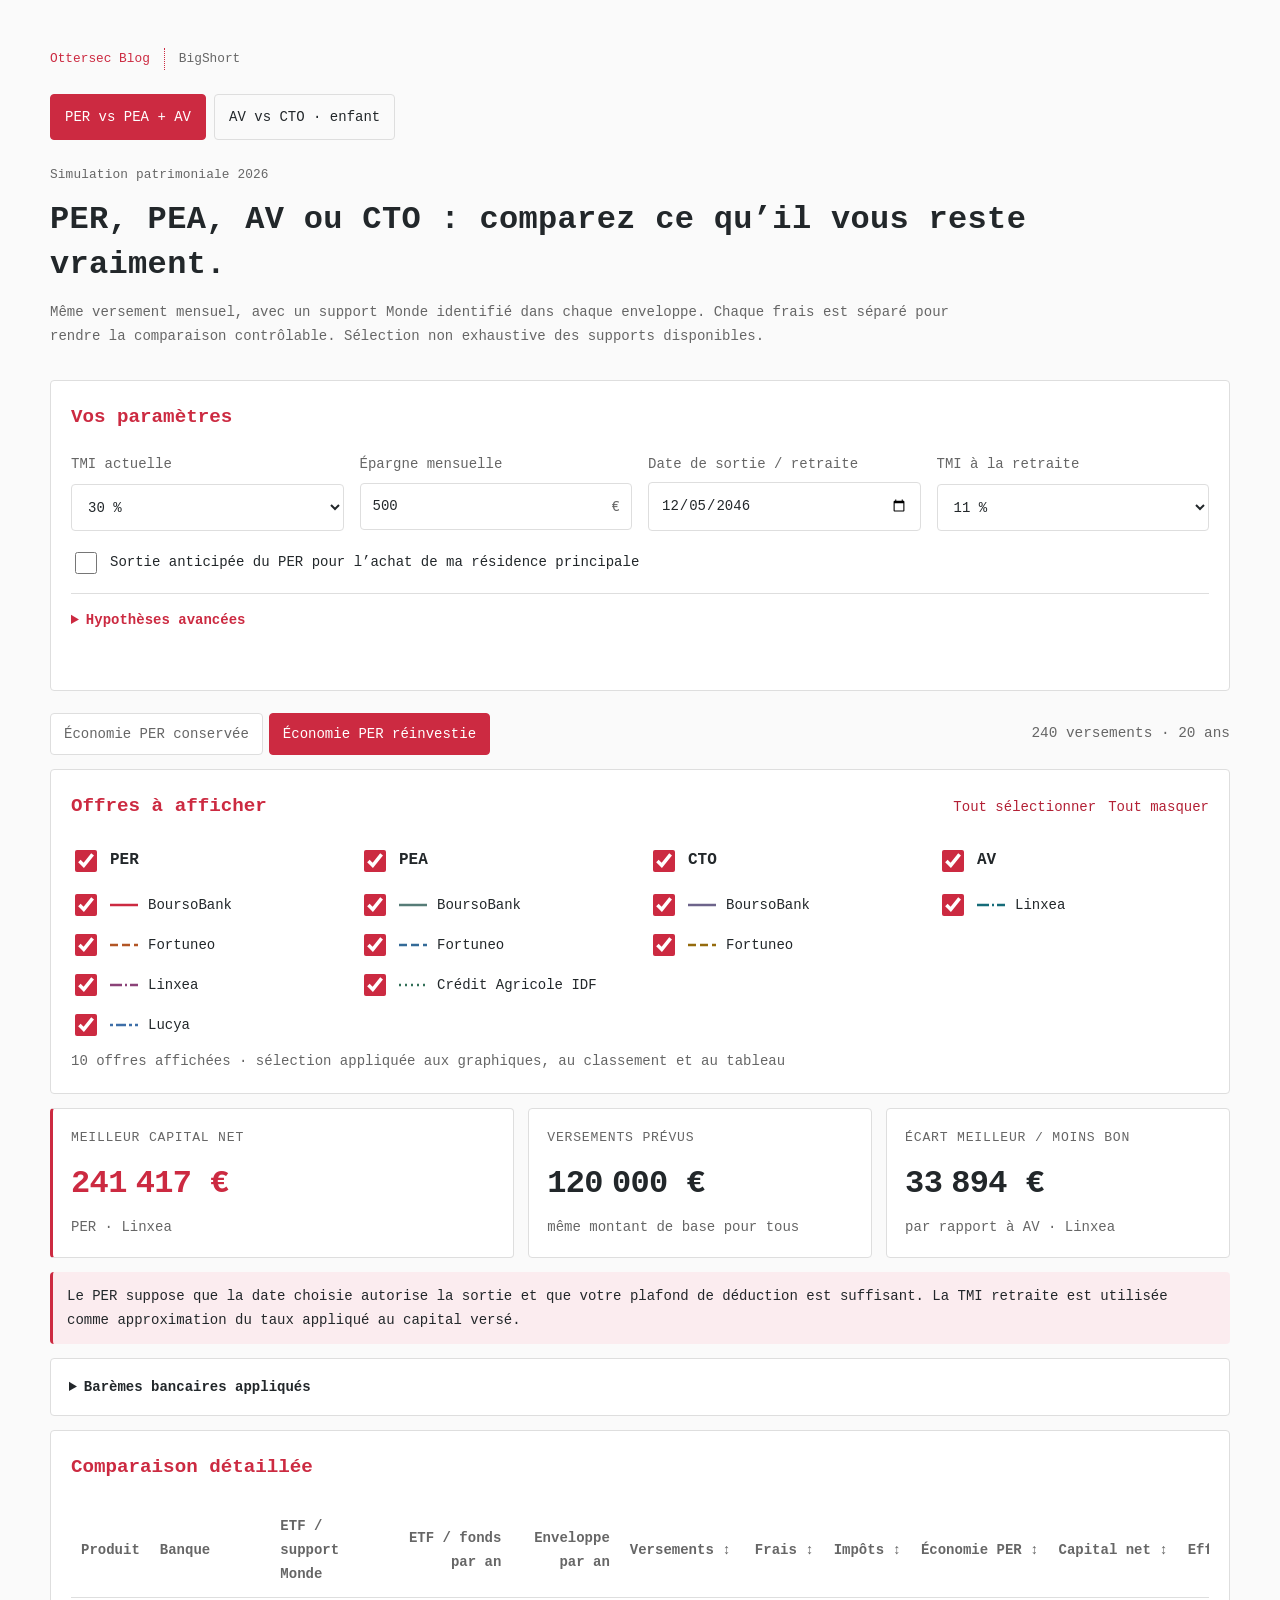
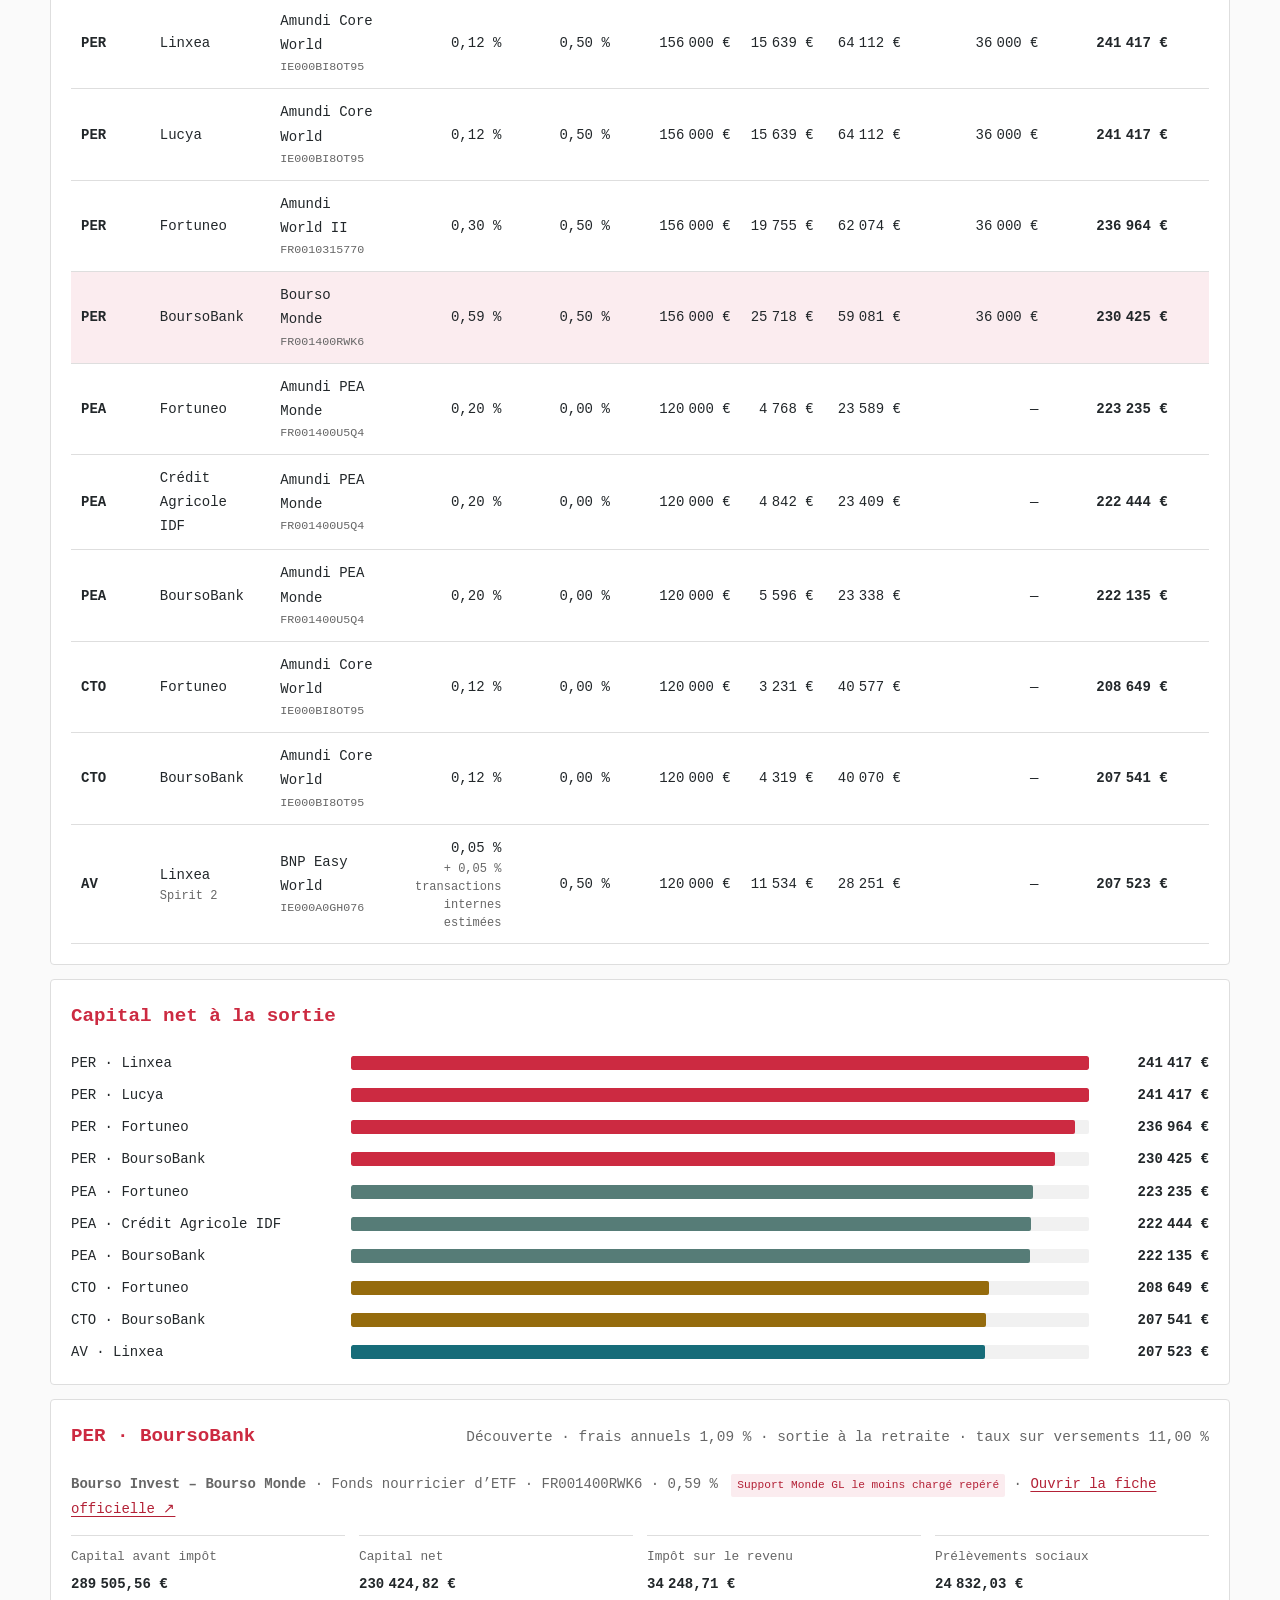
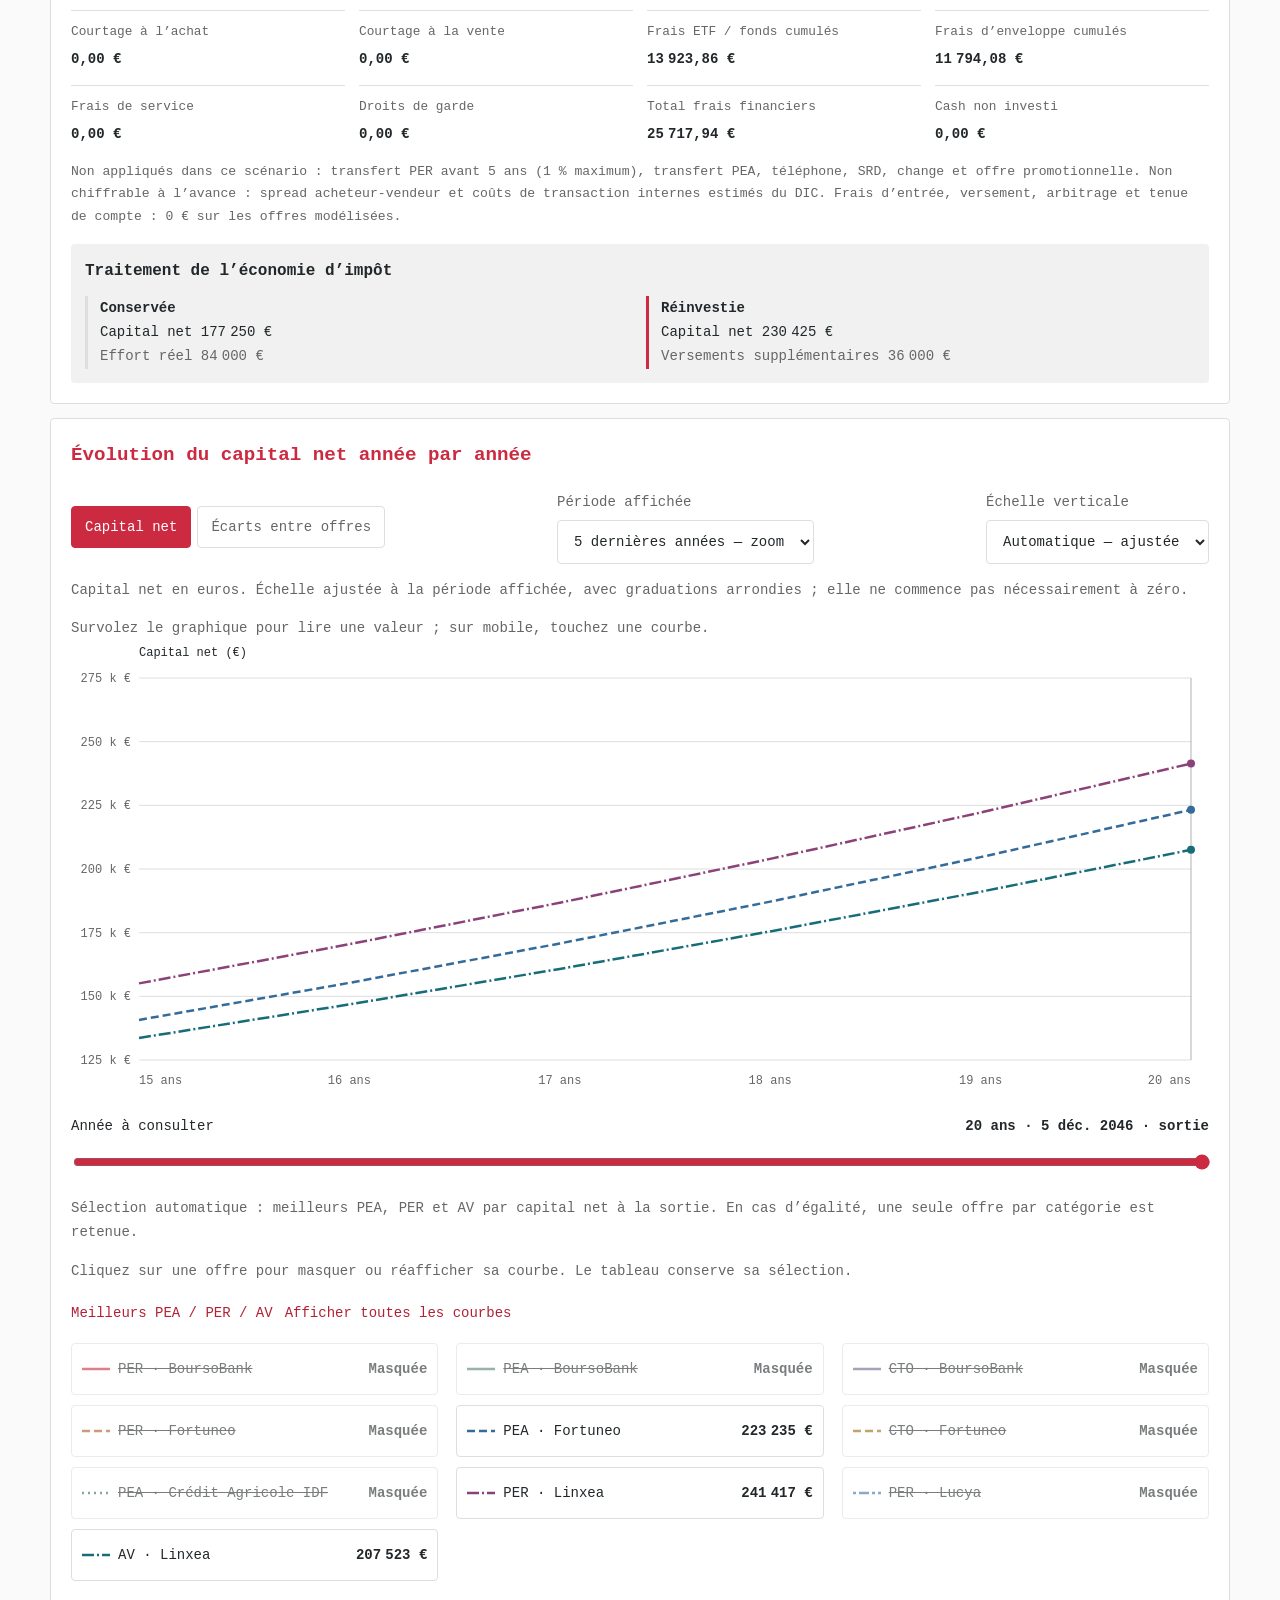
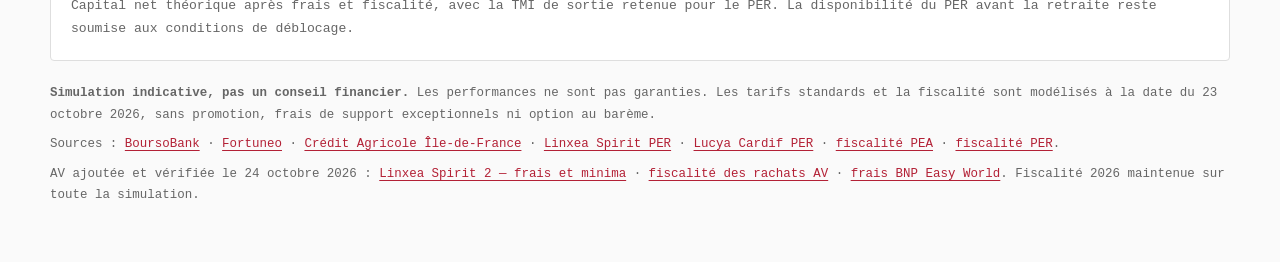
==== commit 2e7bdeaf: "Ajoute Linxea Spirit 2 au comparateur PER PEA CTO" ====
--- a/index.html
+++ b/index.html
@@ -3,8 +3,8 @@
 <head>
   <meta charset="utf-8">
   <meta name="viewport" content="width=device-width, initial-scale=1">
-  <title>BigShort — PER vs PEA</title>
-  <meta name="description" content="BigShort : comparez PER, PEA et CTO, ou assurance-vie et CTO pour un enfant, après frais et fiscalité.">
+  <title>BigShort — PER, PEA, AV et CTO</title>
+  <meta name="description" content="BigShort : comparez PER, PEA, assurance-vie Linxea Spirit 2 et CTO, ou AV et CTO pour un enfant, après frais et fiscalité.">
   <meta name="theme-color" content="#fafafa">
   <link rel="icon" href="data:,">
   <style>
@@ -124,12 +124,13 @@
     .bar[data-product="PER"] { background: var(--brand); }
     .bar[data-product="PEA"] { background: var(--blue); }
     .bar[data-product="CTO"] { background: var(--gold); }
+    .bar[data-product="AV"] { background: #166c79; }
     .bar-value { text-align: right; font-variant-numeric: tabular-nums; font-weight: 650; }
     .selection { margin: 14px 0; padding: 20px; }
     .selection-head { display: flex; justify-content: space-between; align-items: baseline; flex-wrap: wrap; gap: 8px; }
     .selection-actions { display: flex; flex-wrap: wrap; gap: 12px; }
     .selection-actions button { border: 0; padding: 5px 0; background: transparent; color: var(--brand-dark); }
-    .selection-grid { display: grid; grid-template-columns: repeat(3, minmax(0, 1fr)); gap: 18px; }
+    .selection-grid { display: grid; grid-template-columns: repeat(4, minmax(0, 1fr)); gap: 18px; }
     .selection fieldset { min-width: 0; margin: 0; padding: 0; border: 0; }
     .selection legend { padding: 0; margin-bottom: 4px; font-weight: 650; }
     .selection .check-option { margin: 0; min-height: 40px; }
@@ -173,6 +174,7 @@
     .badge.ok { background: var(--brand-soft); color: var(--brand-dark); }
     .fund-cell { max-width: 190px; }
     .fund-cell small { display: block; color: var(--muted); }
+    .fee-detail { display: block; max-width: 150px; color: var(--muted); font-size: .75rem; line-height: 1.5; }
     .fund-line { margin: 0 0 14px; color: var(--muted); }
     .fund-line a { color: var(--brand-dark); }
     .fee-note { margin: 14px 0 0; color: var(--muted); font-size: .82rem; }
@@ -193,6 +195,7 @@
     footer a { color: var(--brand-dark); }
 
     @media (max-width: 840px) {
+      .selection-grid { grid-template-columns: repeat(2, minmax(0, 1fr)); }
       .control-grid { grid-template-columns: repeat(2, minmax(140px, 1fr)); }
       .summary-grid { grid-template-columns: 1fr 1fr; }
       .best { grid-column: 1 / -1; }
@@ -220,9 +223,9 @@
   <main class="shell">
     <header>
       <nav class="site-nav" aria-label="Navigation du site"><a href="https://sneakyottersec.github.io/">Ottersec Blog</a><span>BigShort</span></nav>
-      <nav class="tool-nav" aria-label="Simulateurs BigShort"><a href="./" aria-current="page">PER vs PEA</a><a href="enfant.html">AV vs CTO · enfant</a></nav>
+      <nav class="tool-nav" aria-label="Simulateurs BigShort"><a href="./" aria-current="page">PER vs PEA + AV</a><a href="enfant.html">AV vs CTO · enfant</a></nav>
       <div class="eyebrow">Simulation patrimoniale 2026</div>
-      <h1>PER, PEA ou CTO&nbsp;: comparez ce qu’il vous reste vraiment.</h1>
+      <h1>PER, PEA, AV ou CTO&nbsp;: comparez ce qu’il vous reste vraiment.</h1>
       <p class="lede">Même versement mensuel, avec un support Monde identifié dans chaque enveloppe. Chaque frais est séparé pour rendre la comparaison contrôlable. Sélection non exhaustive des supports disponibles.</p>
     </header>
 
@@ -263,7 +266,11 @@
         <div class="advanced">
           <label><span class="control-label"><span>Rendement brut annuel</span><strong id="return-output">7,00 %</strong></span><input id="gross-return" type="range" min="-10" max="15" step="0.25" value="7"></label>
           <label><span class="control-label"><span>Majoration de sécurité des frais</span><strong id="etf-output">+ 0,00 %</strong></span><input id="etf-fee" type="range" min="0" max="0.5" step="0.05" value="0"></label>
+          <label><span>Abattement AV disponible à la sortie (€)</span><input id="av-allowance" type="number" min="0" max="9200" step="any" value="4600" inputmode="decimal"></label>
+          <label><span>Autres primes AV avant 2017 (€)</span><input id="av-old-premiums" type="number" min="0" max="100000000" step="any" value="0" inputmode="decimal"></label>
+          <label><span>Autres primes AV depuis 2017 (€)</span><input id="av-other-premiums" type="number" min="0" max="100000000" step="any" value="0" inputmode="decimal"></label>
         </div>
+        <p class="control-help">AV : un seul abattement à la sortie totale, après 8 ans (4 600 € personne seule ou 9 200 € couple imposé ensemble, partagé entre contrats). Les autres primes sont les sommes non remboursées au 31 décembre précédant la sortie, supposées constantes pour les points annuels. La TMI de retraite ne s’applique pas à l’AV : taux forfaitaires retenus, sans option au barème.</p>
       </details>
       <p id="status" class="status" role="alert"></p>
     </section>
@@ -312,6 +319,7 @@
       <p><strong>Crédit Agricole Île-de-France Offre Bourse Intégral — PEA uniquement</strong> — droits de garde exonérés; service gratuit à partir de 12 ordres/an, sinon 96&nbsp;€; courtage&nbsp;: 0,48&nbsp;% jusqu’à 500&nbsp;€, 0,18&nbsp;% jusqu’à 1&nbsp;000&nbsp;€, puis 0,12&nbsp;%. Les éventuels frais de marché ne sont pas publiés à l’avance.</p>
       <p><strong>Linxea Spirit PER</strong> — gestion libre 0,50&nbsp;%/an sur UC; investissement et désinvestissement d’ETF 0,10&nbsp;% chacun; versement, arbitrage et sortie en capital 0&nbsp;€; transfert avant 5 ans jusqu’à 1&nbsp;%.</p>
       <p><strong>Lucya Cardif PER</strong> — gestion libre 0,50&nbsp;%/an sur UC; investissement et désinvestissement d’ETF jusqu’à 0,10&nbsp;% chacun; versement et arbitrage 0&nbsp;€; transfert avant 5 ans jusqu’à 1&nbsp;%.</p>
+      <p><strong>Linxea Spirit 2 — assurance-vie</strong> — gestion libre 0,50&nbsp;%/an sur UC ; investissement et désinvestissement ETF 0,06&nbsp;% chacun ; entrée, versement et arbitrage en ligne hors frais ETF 0&nbsp;€. Le budget mensuel reste en cash non rémunéré jusqu’au minimum d’ouverture de 500&nbsp;€, puis jusqu’à 100&nbsp;€ pour les versements suivants. L’ancienneté fiscale commence au premier versement investi. BNP Easy MSCI World : 0,05&nbsp;% de frais courants + 0,05&nbsp;% de transactions internes annuelles estimées, intégrés au calcul.</p>
     </details>
 
     <section class="table-section card" aria-labelledby="table-title">
@@ -375,7 +383,7 @@
         <input id="history-year" type="range" min="0" max="1" step="1" value="1">
       </div>
       <p id="history-selection-note" class="summary-meta" aria-live="polite"></p>
-      <div class="history-legend-head"><p class="history-description">Cliquez sur une offre pour masquer ou réafficher sa courbe. Le tableau conserve sa sélection.</p><div class="selection-actions"><button type="button" id="history-best" aria-pressed="true">Meilleurs PEA / PER</button><button type="button" id="history-reset">Afficher toutes les courbes</button></div></div>
+      <div class="history-legend-head"><p class="history-description">Cliquez sur une offre pour masquer ou réafficher sa courbe. Le tableau conserve sa sélection.</p><div class="selection-actions"><button type="button" id="history-best" aria-pressed="true">Meilleurs PEA / PER / AV</button><button type="button" id="history-reset">Afficher toutes les courbes</button></div></div>
       <div id="history-values" class="history-values" role="group" aria-label="Afficher ou masquer les courbes du graphique"></div>
       <p id="history-overlap" class="history-description" hidden>Des offres ont des montants identiques sur cette période : leurs courbes se superposent.</p>
       <p class="fee-note">Capital net théorique après frais et fiscalité, avec la TMI de sortie retenue pour le PER. La disponibilité du PER avant la retraite reste soumise aux conditions de déblocage.</p>
@@ -384,6 +392,7 @@
     <footer>
       <p><strong>Simulation indicative, pas un conseil financier.</strong> Les performances ne sont pas garanties. Les tarifs standards et la fiscalité sont modélisés à la date du 23 octobre 2026, sans promotion, frais de support exceptionnels ni option au barème.</p>
       <p>Sources&nbsp;: <a href="https://www.boursobank.com/content/brochure_tarifaire/boursorama_bt.pdf" target="_blank" rel="noreferrer">BoursoBank</a> · <a href="https://www.fortuneo.fr/datas/files/tarifs_fortuneo.pdf" target="_blank" rel="noreferrer">Fortuneo</a> · <a href="https://ca-paris.credit-agricole.fr/tarif/2026/CADIF_tarif2026_PART/conditions_tarifaires_particuliers_caidf_04_2026.pdf" target="_blank" rel="noreferrer">Crédit Agricole Île-de-France</a> · <a href="https://www.linxea.com/per/linxea-spirit-per/" target="_blank" rel="noreferrer">Linxea Spirit PER</a> · <a href="https://www.assurancevie.com/nos-contrats/lucya-cardif-per/" target="_blank" rel="noreferrer">Lucya Cardif PER</a> · <a href="https://www.service-public.fr/particuliers/vosdroits/F22449" target="_blank" rel="noreferrer">fiscalité PEA</a> · <a href="https://www.service-public.fr/particuliers/vosdroits/F36526/0?idFicheParent=F34982" target="_blank" rel="noreferrer">fiscalité PER</a>.</p>
+      <p>AV ajoutée et vérifiée le 24 octobre 2026 : <a href="https://www.linxea.com/assurance-vie/linxea-spirit-2/" target="_blank" rel="noreferrer">Linxea Spirit 2 — frais et minima</a> · <a href="https://www.service-public.gouv.fr/particuliers/vosdroits/F22414" target="_blank" rel="noreferrer">fiscalité des rachats AV</a> · <a href="https://www.bnpparibas-am.com/en-nl/fundsheet/equity/bnp-paribas-easy-msci-world-ucits-etf-ucits-etf-eur-c-ie000a0gh076/" target="_blank" rel="noreferrer">frais BNP Easy World</a>. Fiscalité 2026 maintenue sur toute la simulation.</p>
     </footer>
   </main>
 
@@ -391,12 +400,12 @@
     (() => {
       'use strict';
 
-      const TAX = Object.freeze({ social: 0.186, incomeCapital: 0.128, pfu: 0.314, peaCap: 150000 });
+      const TAX = Object.freeze({ social: 0.186, incomeCapital: 0.128, pfu: 0.314, peaCap: 150000, avSocial: .172, avReduced: .075, avThreshold: 150000, avChecked: '2026-10-24' });
       const BANKS = Object.freeze({
         bourso: { name: 'BoursoBank', plan: 'Découverte', min: { PER: 50, PEA: 100, CTO: 100 }, wrapper: { PER: .005, PEA: 0, CTO: 0 } },
         fortuneo: { name: 'Fortuneo', plan: 'Starter', min: { PER: 50, PEA: 400, CTO: 0 }, wrapper: { PER: .005, PEA: 0, CTO: 0 } },
         ca: { name: 'Crédit Agricole IDF', plan: 'Offre Bourse Intégral', min: { PEA: 0 }, wrapper: { PEA: 0 } },
-        linxea: { name: 'Linxea', plan: 'Spirit PER', min: { PER: 50 }, wrapper: { PER: .005 } },
+        linxea: { name: 'Linxea', plan: 'Spirit PER', min: { PER: 50, AV: 100 }, initial: { AV: 500 }, wrapper: { PER: .005, AV: .005 } },
         lucya: { name: 'Lucya', plan: 'Cardif PER', min: { PER: 50 }, wrapper: { PER: .005 } }
       });
       const ETFS = Object.freeze({
@@ -408,13 +417,14 @@
         'PER-bourso': { name: 'Bourso Invest – Bourso Monde', short: 'Bourso Monde', isin: 'FR001400RWK6', fee: .0059, kind: 'Fonds nourricier d’ETF', status: 'Support Monde GL le moins chargé repéré', verified: true, source: 'https://www.oradeavie.fr/fileadmin/user_upload/oradeavie/documents_de_performance/1636-MATLA-PERFORMANCE-202603.pdf' },
         'PER-fortuneo': { name: 'Amundi MSCI World Swap II UCITS ETF Dist', short: 'Amundi World II', isin: 'FR0010315770', fee: .003, kind: 'ETF MSCI World', status: 'Moins cher du catalogue PER public vérifié', verified: true, source: 'https://www.amundietf.fr/pdfDocuments/kid-priips/FR0010315770/FRA/FRA' },
         'PER-linxea': { name: 'Amundi Core MSCI World UCITS ETF Acc', short: 'Amundi Core World', isin: 'IE000BI8OT95', fee: .0012, kind: 'ETF MSCI World', status: 'Support référencé · sélection non exhaustive', verified: true, source: 'https://www.amundietf.fr/pdfDocuments/monthly-factsheet/IE000BI8OT95/FRA/FRA/RETAIL/ETF' },
-        'PER-lucya': { name: 'Amundi Core MSCI World UCITS ETF Acc', short: 'Amundi Core World', isin: 'IE000BI8OT95', fee: .0012, kind: 'ETF MSCI World', status: 'Support référencé · sélection non exhaustive', verified: true, source: 'https://app.lucya.com/asv/nos-fonds/opcvm/IE000BI8OT95/0P0001S8XB' }
+        'PER-lucya': { name: 'Amundi Core MSCI World UCITS ETF Acc', short: 'Amundi Core World', isin: 'IE000BI8OT95', fee: .0012, kind: 'ETF MSCI World', status: 'Support référencé · sélection non exhaustive', verified: true, source: 'https://app.lucya.com/asv/nos-fonds/opcvm/IE000BI8OT95/0P0001S8XB' },
+        'AV-linxea': { name: 'BNP Paribas Easy MSCI World UCITS ETF EUR C', short: 'BNP Easy World', isin: 'IE000A0GH076', fee: .0005, internalFee: .0005, kind: 'ETF MSCI World capitalisant', status: 'Référencé Spirica · frais émetteur vérifiés', verified: true, source: 'https://docfinder.bnpparibas-am.com/api/files/1c0c2d9e-492e-48f6-b79c-bf5fbed21927/512', availability: 'https://support.linxea.com/fr/articles/746251-quels-sont-les-etf-disponibles-sur-les-contrats-spirica', costsSource: 'https://www.bnpparibas-am.com/en-nl/fundsheet/equity/bnp-paribas-easy-msci-world-ucits-etf-ucits-etf-eur-c-ie000a0gh076/' }
       });
-      const PRODUCTS = ['PER', 'PEA', 'CTO'];
+      const PRODUCTS = ['PER', 'PEA', 'CTO', 'AV'];
       const VARIANTS = Object.freeze([
-        ...['bourso', 'fortuneo'].flatMap(bankKey => PRODUCTS.map(product => ({ bankKey, product }))),
+        ...['bourso', 'fortuneo'].flatMap(bankKey => ['PER', 'PEA', 'CTO'].map(product => ({ bankKey, product }))),
         { bankKey: 'ca', product: 'PEA' },
-        { bankKey: 'linxea', product: 'PER' }, { bankKey: 'lucya', product: 'PER' }
+        { bankKey: 'linxea', product: 'PER' }, { bankKey: 'lucya', product: 'PER' }, { bankKey: 'linxea', product: 'AV' }
       ]);
       const state = { taxMode: 'reinvest', sort: 'netCapital', direction: -1, selected: 'PER-bourso', results: [], altPerResults: {}, visible: new Set(VARIANTS.map(v => `${v.product}-${v.bankKey}`)), history: null, historyIndex: null, historyHidden: new Set(), historyAutoBest: true, historyView: 'capital', historyWindow: 5, historyScale: 'auto', historyPlot: null, historyTooltipPinned: false };
       const $ = id => document.getElementById(id);
@@ -422,7 +432,7 @@
       const fmtExact = new Intl.NumberFormat('fr-FR', { style: 'currency', currency: 'EUR', minimumFractionDigits: 2, maximumFractionDigits: 2 });
       const fmtPct = new Intl.NumberFormat('fr-FR', { style: 'percent', minimumFractionDigits: 2, maximumFractionDigits: 2 });
       const fmtDate = new Intl.DateTimeFormat('fr-FR', { day: 'numeric', month: 'short', year: 'numeric' });
-      const seriesColors = { 'PER-bourso': '#cc2a41', 'PER-fortuneo': '#b25625', 'PER-linxea': '#8b4278', 'PER-lucya': '#3e6fa8', 'PEA-bourso': '#567c77', 'PEA-fortuneo': '#346b98', 'PEA-ca': '#327058', 'CTO-bourso': '#6d648b', 'CTO-fortuneo': '#956b0d' };
+      const seriesColors = { 'PER-bourso': '#cc2a41', 'PER-fortuneo': '#b25625', 'PER-linxea': '#8b4278', 'PER-lucya': '#3e6fa8', 'PEA-bourso': '#567c77', 'PEA-fortuneo': '#346b98', 'PEA-ca': '#327058', 'CTO-bourso': '#6d648b', 'CTO-fortuneo': '#956b0d', 'AV-linxea': '#166c79' };
       const bankDashes = { bourso: '', fortuneo: '8 4', ca: '2 4', linxea: '12 3 2 3', lucya: '3 3 10 3' };
 
       function seriesSwatch(product, bankKey) {
@@ -468,7 +478,7 @@
       }
 
       function selectBestHistoryOffers() {
-        const bestKeys = ['PEA', 'PER'].map(product => state.results
+        const bestKeys = ['PEA', 'PER', 'AV'].map(product => state.results
           .filter(r => r.product === product && state.visible.has(r.key))
           .sort((a, b) => b.netCapital - a.netCapital)[0]?.key).filter(Boolean);
         state.historyHidden = new Set(VARIANTS.map(v => `${v.product}-${v.bankKey}`).filter(key => !bestKeys.includes(key)));
@@ -571,7 +581,7 @@
         const empty = !state.history || !rows.length;
         $('history-best').setAttribute('aria-pressed', String(state.historyAutoBest));
         $('history-selection-note').textContent = state.historyAutoBest
-          ? 'Sélection automatique : meilleur PEA et meilleur PER par capital net à la sortie. En cas d’égalité, une seule offre est retenue.'
+          ? 'Sélection automatique : meilleurs PEA, PER et AV par capital net à la sortie. En cas d’égalité, une seule offre par catégorie est retenue.'
           : `Sélection personnalisée : ${rows.length} courbe${rows.length > 1 ? 's' : ''} affichée${rows.length > 1 ? 's' : ''}.`;
         document.querySelectorAll('[data-history-view]').forEach(button => button.setAttribute('aria-pressed', String(button.dataset.historyView === state.historyView)));
         $('history-view-note').textContent = gapView
@@ -655,6 +665,7 @@
 
       function brokerage(bankKey, product, amount, side = 'buy') {
         if (amount <= 0) return 0;
+        if (bankKey === 'linxea' && product === 'AV') return amount * .0006;
         if ((bankKey === 'linxea' || bankKey === 'lucya') && product === 'PER') return amount * .001;
         if (bankKey === 'bourso') {
           if (product === 'PER') return 0;
@@ -685,15 +696,33 @@
         result.serviceFees += fromCash + fromBalance;
       }
 
-      function simulate({ bankKey, product, monthly, dates, exit = dates.at(-1), grossAnnual, feeBuffer = 0, tmiNow, tmiRetire, taxMode, perExitMode = 'retirement', tmiHome = tmiNow }) {
+      function taxAV(gains, opened, exit, allowance = 4600, premiumsPrior = 0, oldPremiums = 0, otherPremiums = 0) {
+        const gain = Math.max(0, gains);
+        if (!opened) return { incomeTax: 0, socialTax: 0, allowanceUsed: 0, afterEight: false };
+        const eighth = new Date(opened.getFullYear() + 8, opened.getMonth(), Math.min(opened.getDate(), lastDay(opened.getFullYear() + 8, opened.getMonth()).getDate()), 12);
+        const afterEight = exit >= eighth;
+        const allowanceUsed = afterEight ? Math.min(gain, allowance) : 0;
+        let incomeTax = gain * TAX.incomeCapital;
+        if (afterEight) {
+          const recent = premiumsPrior + otherPremiums;
+          const fraction = recent + oldPremiums <= TAX.avThreshold ? 1 : Math.max(0, Math.min(1, (TAX.avThreshold - oldPremiums) / Math.max(1, recent)));
+          const lowGain = gain * fraction;
+          incomeTax = Math.max(0, lowGain - allowanceUsed) * TAX.avReduced
+            + Math.max(0, gain - lowGain - Math.max(0, allowanceUsed - lowGain)) * TAX.incomeCapital;
+        }
+        return { incomeTax, socialTax: gain * TAX.avSocial, allowanceUsed, afterEight };
+      }
+
+      function simulate({ bankKey, product, monthly, dates, exit = dates.at(-1), grossAnnual, feeBuffer = 0, tmiNow, tmiRetire, taxMode, perExitMode = 'retirement', tmiHome = tmiNow, avAllowance = 4600, avOldPremiums = 0, avOtherPremiums = 0 }) {
         const bank = BANKS[bankKey];
         const etf = ETFS[`${product}-${bankKey}`];
         const monthlyGross = Math.pow(1 + grossAnnual, 1 / 12) - 1;
         const wrapperMonthly = bank.wrapper[product] / 12;
         const etfAnnual = etf.fee + feeBuffer;
         const etfMonthly = etfAnnual / 12;
+        const internalAnnual = etf.internalFee || 0;
         const perExitTaxRate = perExitMode === 'home' ? tmiHome : tmiRetire;
-        const r = { key: `${product}-${bankKey}`, bankKey, bank: bank.name, plan: bank.plan, product, etf, etfAnnual, wrapperAnnual: bank.wrapper[product], balance: 0, cash: 0, outsideCash: 0, contributions: 0, deductibleContributions: 0, baseContributions: 0, fees: 0, serviceFees: 0, orderFees: 0, buyFees: 0, sellFees: 0, custodyFees: 0, wrapperFees: 0, etfFees: 0, taxSaving: 0, incomeTax: 0, socialTax: 0, tax: 0, netCapital: 0, realEffort: 0, netGain: 0, capReached: false, months: dates.length, ordersByYear: {} };
+        const r = { key: `${product}-${bankKey}`, bankKey, bank: bank.name, plan: product === 'AV' ? 'Spirit 2 · gestion libre' : bank.plan, product, etf, etfAnnual, internalAnnual, wrapperAnnual: bank.wrapper[product], balance: 0, cash: 0, outsideCash: 0, contributions: 0, deductibleContributions: 0, baseContributions: 0, fees: 0, serviceFees: 0, orderFees: 0, buyFees: 0, sellFees: 0, custodyFees: 0, wrapperFees: 0, etfFees: 0, internalFees: 0, taxSaving: 0, incomeTax: 0, socialTax: 0, tax: 0, netCapital: 0, realEffort: 0, netGain: 0, capReached: false, months: dates.length, ordersByYear: {}, avOpened: null, avPremiumsPrior: 0, avAllowanceUsed: 0 };
         let currentYear = dates.length ? dates[0].getFullYear() : new Date().getFullYear();
 
         dates.forEach((date, index) => {
@@ -705,6 +734,8 @@
             r.balance *= 1 + monthlyGross;
             const etfCost = Math.max(0, r.balance * etfMonthly);
             r.balance -= etfCost; r.fees += etfCost; r.etfFees += etfCost;
+            const internalCost = r.balance * internalAnnual / 12;
+            r.balance -= internalCost; r.fees += internalCost; r.internalFees += internalCost;
             const wrapperCost = Math.max(0, r.balance * wrapperMonthly);
             r.balance -= wrapperCost; r.fees += wrapperCost; r.wrapperFees += wrapperCost;
           }
@@ -721,7 +752,7 @@
             if (deposit > available) { r.outsideCash += deposit - available; deposit = available; r.capReached = true; }
           }
           r.cash += deposit;
-          const minOrder = bank.min[product];
+          const minOrder = product === 'AV' && !r.avOpened ? bank.initial.AV : bank.min[product];
           if (r.cash >= minOrder && r.cash > 0) {
             const grossOrder = r.cash;
             const fee = brokerage(bankKey, product, grossOrder, 'buy');
@@ -730,6 +761,10 @@
               r.balance += netOrder; r.cash = 0; r.contributions += grossOrder; r.fees += fee; r.orderFees += fee;
               r.buyFees += fee;
               if (product === 'PER') r.deductibleContributions += grossOrder;
+              if (product === 'AV') {
+                if (!r.avOpened) r.avOpened = new Date(date);
+                if (date.getFullYear() < exit.getFullYear()) r.avPremiumsPrior += grossOrder;
+              }
               r.ordersByYear[date.getFullYear()] = (r.ordersByYear[date.getFullYear()] || 0) + 1;
             }
           }
@@ -756,6 +791,13 @@
           r.perExitTaxRate = perExitTaxRate;
           r.incomeTax = r.deductibleContributions * perExitTaxRate + gains * TAX.incomeCapital;
           r.socialTax = gains * TAX.social;
+        }
+        if (product === 'AV') {
+          const avTax = taxAV(gains, r.avOpened, exit, avAllowance, r.avPremiumsPrior, avOldPremiums, avOtherPremiums);
+          r.incomeTax = avTax.incomeTax;
+          r.socialTax = avTax.socialTax;
+          r.avAllowanceUsed = avTax.allowanceUsed;
+          r.avAfterEight = avTax.afterEight;
         }
         r.incomeTax = Math.min(r.balance, r.incomeTax);
         r.socialTax = Math.min(Math.max(0, r.balance - r.incomeTax), r.socialTax);
@@ -780,12 +822,16 @@
         const monthly = Number($('monthly').value);
         const grossAnnual = Number($('gross-return').value) / 100;
         const feeBuffer = Number($('etf-fee').value) / 100;
+        const avAllowance = Number($('av-allowance').value);
+        const avOldPremiums = Number($('av-old-premiums').value);
+        const avOtherPremiums = Number($('av-other-premiums').value);
         const now = new Date();
         $('return-output').textContent = fmtPct.format(grossAnnual);
         $('etf-output').textContent = `+ ${fmtPct.format(feeBuffer)}`;
         if (!Number.isFinite(monthly) || monthly < 10) return { error: 'Indiquez une épargne mensuelle d’au moins 10 €.' };
         if (!Number.isFinite(exit.getTime()) || exit <= now) return { error: 'Choisissez une date de sortie future.' };
-        return { now, exit, monthly, grossAnnual, feeBuffer, tmiNow: Number($('tmi-now').value) / 100, tmiRetire: Number($('tmi-retire').value) / 100, perExitMode: homePurchase ? 'home' : 'retirement', tmiHome: Number($('tmi-rp').value) / 100, dates: monthlyDates(now, exit) };
+        if (['av-allowance', 'av-old-premiums', 'av-other-premiums'].some(id => !$(id).value || !$(id).checkValidity())) return { error: 'Vérifiez l’abattement AV (0 à 9 200 €) et les autres primes (montants positifs ou nuls).' };
+        return { now, exit, monthly, grossAnnual, feeBuffer, avAllowance, avOldPremiums, avOtherPremiums, tmiNow: Number($('tmi-now').value) / 100, tmiRetire: Number($('tmi-retire').value) / 100, perExitMode: homePurchase ? 'home' : 'retirement', tmiHome: Number($('tmi-rp').value) / 100, dates: monthlyDates(now, exit) };
       }
 
       function calculate() {
@@ -835,20 +881,24 @@
         const max = Math.max(...rows.map(r => r.netCapital), 1);
         $('chart').innerHTML = byCapital.map(r => `<div class="bar-row"><button type="button" class="bar-label" data-select="${r.key}">${r.product} · ${r.bank}</button><div class="track" aria-hidden="true"><div class="bar" data-product="${r.product}" style="width:${(r.netCapital/max*100).toFixed(2)}%"></div></div><div class="bar-value">${fmt.format(r.netCapital)}</div></div>`).join('');
 
-        $('results-body').innerHTML = rows.map(r => `<tr data-select="${r.key}" tabindex="0" class="${r.key === state.selected ? 'selected-row' : ''}" aria-selected="${r.key === state.selected}"><td><strong>${r.product}</strong>${r.capReached ? '<span class="badge">plafond atteint</span>' : ''}</td><td>${r.bank}</td><td class="fund-cell">${r.etf.short}<small>${r.etf.isin}</small></td><td>${fmtPct.format(r.etfAnnual)}</td><td>${fmtPct.format(r.wrapperAnnual)}</td><td>${fmt.format(r.contributions)}</td><td>${fmt.format(r.fees)}</td><td>${fmt.format(r.tax)}</td><td>${r.product === 'PER' ? fmt.format(r.taxSaving) : '—'}</td><td><strong>${fmt.format(r.netCapital)}</strong></td><td>${fmt.format(r.realEffort)}</td><td>${fmt.format(r.netGain)}</td></tr>`).join('');
+        $('results-body').innerHTML = rows.map(r => `<tr data-select="${r.key}" tabindex="0" class="${r.key === state.selected ? 'selected-row' : ''}" aria-selected="${r.key === state.selected}"><td><strong>${r.product}</strong>${r.capReached ? '<span class="badge">plafond atteint</span>' : ''}${r.product === 'AV' && !r.avOpened ? '<span class="badge">ouverture en attente</span>' : ''}</td><td>${r.bank}${r.product === 'AV' ? '<small class="fee-detail">Spirit 2</small>' : ''}</td><td class="fund-cell">${r.etf.short}<small>${r.etf.isin}</small></td><td>${fmtPct.format(r.etfAnnual)}${r.internalAnnual ? `<small class="fee-detail">+ ${fmtPct.format(r.internalAnnual)} transactions internes estimées</small>` : ''}</td><td>${fmtPct.format(r.wrapperAnnual)}</td><td>${fmt.format(r.contributions)}</td><td>${fmt.format(r.fees)}</td><td>${fmt.format(r.tax)}</td><td>${r.product === 'PER' ? fmt.format(r.taxSaving) : '—'}</td><td><strong>${fmt.format(r.netCapital)}</strong></td><td>${fmt.format(r.realEffort)}</td><td>${fmt.format(r.netGain)}</td></tr>`).join('');
 
         $('detail-title').textContent = `${selected.product} · ${selected.bank}`;
         const exitDescription = selected.product === 'PER'
-          ? ` · ${selected.perExitMode === 'home' ? 'achat de la résidence principale' : 'sortie à la retraite'} · taux sur versements ${fmtPct.format(selected.perExitTaxRate)}` : '';
-        $('detail-subtitle').textContent = `${selected.plan} · frais annuels ${fmtPct.format(selected.etfAnnual + selected.wrapperAnnual)}${exitDescription}`;
-        $('detail-fund').innerHTML = `<strong>${selected.etf.name}</strong> · ${selected.etf.kind} · ${selected.etf.isin} · ${fmtPct.format(selected.etfAnnual)} <span class="badge ${selected.etf.verified ? 'ok' : ''}">${selected.etf.status}</span> · <a href="${selected.etf.source}" target="_blank" rel="noreferrer">Ouvrir la fiche officielle ↗</a>`;
+          ? ` · ${selected.perExitMode === 'home' ? 'achat de la résidence principale' : 'sortie à la retraite'} · taux sur versements ${fmtPct.format(selected.perExitTaxRate)}`
+          : selected.product === 'AV' ? ` · ${selected.avOpened ? `ouverture le ${fmtDate.format(selected.avOpened)} · rachat ${selected.avAfterEight ? 'après 8 ans' : 'avant 8 ans'}` : 'ouverture en attente du minimum de 500 €'}` : '';
+        $('detail-subtitle').textContent = `${selected.plan} · frais annuels ${fmtPct.format(selected.etfAnnual + selected.internalAnnual + selected.wrapperAnnual)}${exitDescription}`;
+        $('detail-fund').innerHTML = `<strong>${selected.etf.name}</strong> · ${selected.etf.kind} · ${selected.etf.isin} · ${fmtPct.format(selected.etfAnnual)}${selected.internalAnnual ? ` + ${fmtPct.format(selected.internalAnnual)} de transactions internes estimées/an` : ''} <span class="badge ${selected.etf.verified ? 'ok' : ''}">${selected.etf.status}</span> · <a href="${selected.etf.source}" target="_blank" rel="noreferrer">Ouvrir la fiche officielle ↗</a>${selected.etf.availability ? ` · <a href="${selected.etf.availability}" target="_blank" rel="noreferrer">Catalogue Spirica ↗</a> · <a href="${selected.etf.costsSource}" target="_blank" rel="noreferrer">Détail des frais de l’émetteur ↗</a>` : ''}`;
         const metrics = [
           ['Capital avant impôt', selected.balance + selected.cash + selected.outsideCash], ['Capital net', selected.netCapital], ['Impôt sur le revenu', selected.incomeTax], ['Prélèvements sociaux', selected.socialTax],
           ['Courtage à l’achat', selected.buyFees], ['Courtage à la vente', selected.sellFees], ['Frais ETF / fonds cumulés', selected.etfFees], ['Frais d’enveloppe cumulés', selected.wrapperFees],
           ['Frais de service', selected.serviceFees], ['Droits de garde', selected.custodyFees], ['Total frais financiers', selected.fees], ['Cash non investi', selected.cash + selected.outsideCash]
         ];
+        if (selected.product === 'AV') metrics.push(['Transactions internes ETF cumulées (est.)', selected.internalFees], ['Abattement AV utilisé', selected.avAllowanceUsed]);
         $('detail-grid').innerHTML = metrics.map(([label, value]) => `<div class="metric"><span>${label}</span><strong>${fmtExact.format(value)}</strong></div>`).join('');
-        $('conditional-fees').textContent = `Non appliqués dans ce scénario : transfert PER avant 5 ans (1 % maximum), transfert PEA, téléphone, SRD, change et offre promotionnelle. Non chiffrable à l’avance : spread acheteur-vendeur et coûts de transaction internes estimés du DIC. Frais d’entrée, versement, arbitrage et tenue de compte : 0 € sur les offres modélisées.`;
+        $('conditional-fees').textContent = selected.product === 'AV'
+          ? 'ETF : 0,06 % à l’achat et à la vente. Le cash non rémunéré attend 500 € pour ouvrir le contrat, puis 100 € par versement. Fiscalité AV distincte de la TMI retraite : PS 17,2 %, IR forfaitaire avant/après 8 ans et un seul abattement à la sortie totale. Transactions internes estimées incluses ci-dessus. Hors barème, succession, garanties décès payantes et spread.'
+          : 'Non appliqués dans ce scénario : transfert PER avant 5 ans (1 % maximum), transfert PEA, téléphone, SRD, change et offre promotionnelle. Non chiffrable à l’avance : spread acheteur-vendeur et coûts de transaction internes estimés du DIC. Frais d’entrée, versement, arbitrage et tenue de compte : 0 € sur les offres modélisées.';
         const pc = $('per-comparison');
         if (selected.product === 'PER') {
           const alt = state.altPerResults[selected.bankKey];
@@ -947,7 +997,7 @@
       initOfferFilters();
       setDefaultDate();
       calculate();
-      window.EpargneCalculator = Object.freeze({ TAX, BANKS, ETFS, brokerage, monthlyDates, simulate, annualCheckpoints, runSelfTests });
+      window.EpargneCalculator = Object.freeze({ TAX, BANKS, ETFS, VARIANTS, brokerage, monthlyDates, simulate, taxAV, annualCheckpoints, runSelfTests });
     })();
   </script>
 </body>
